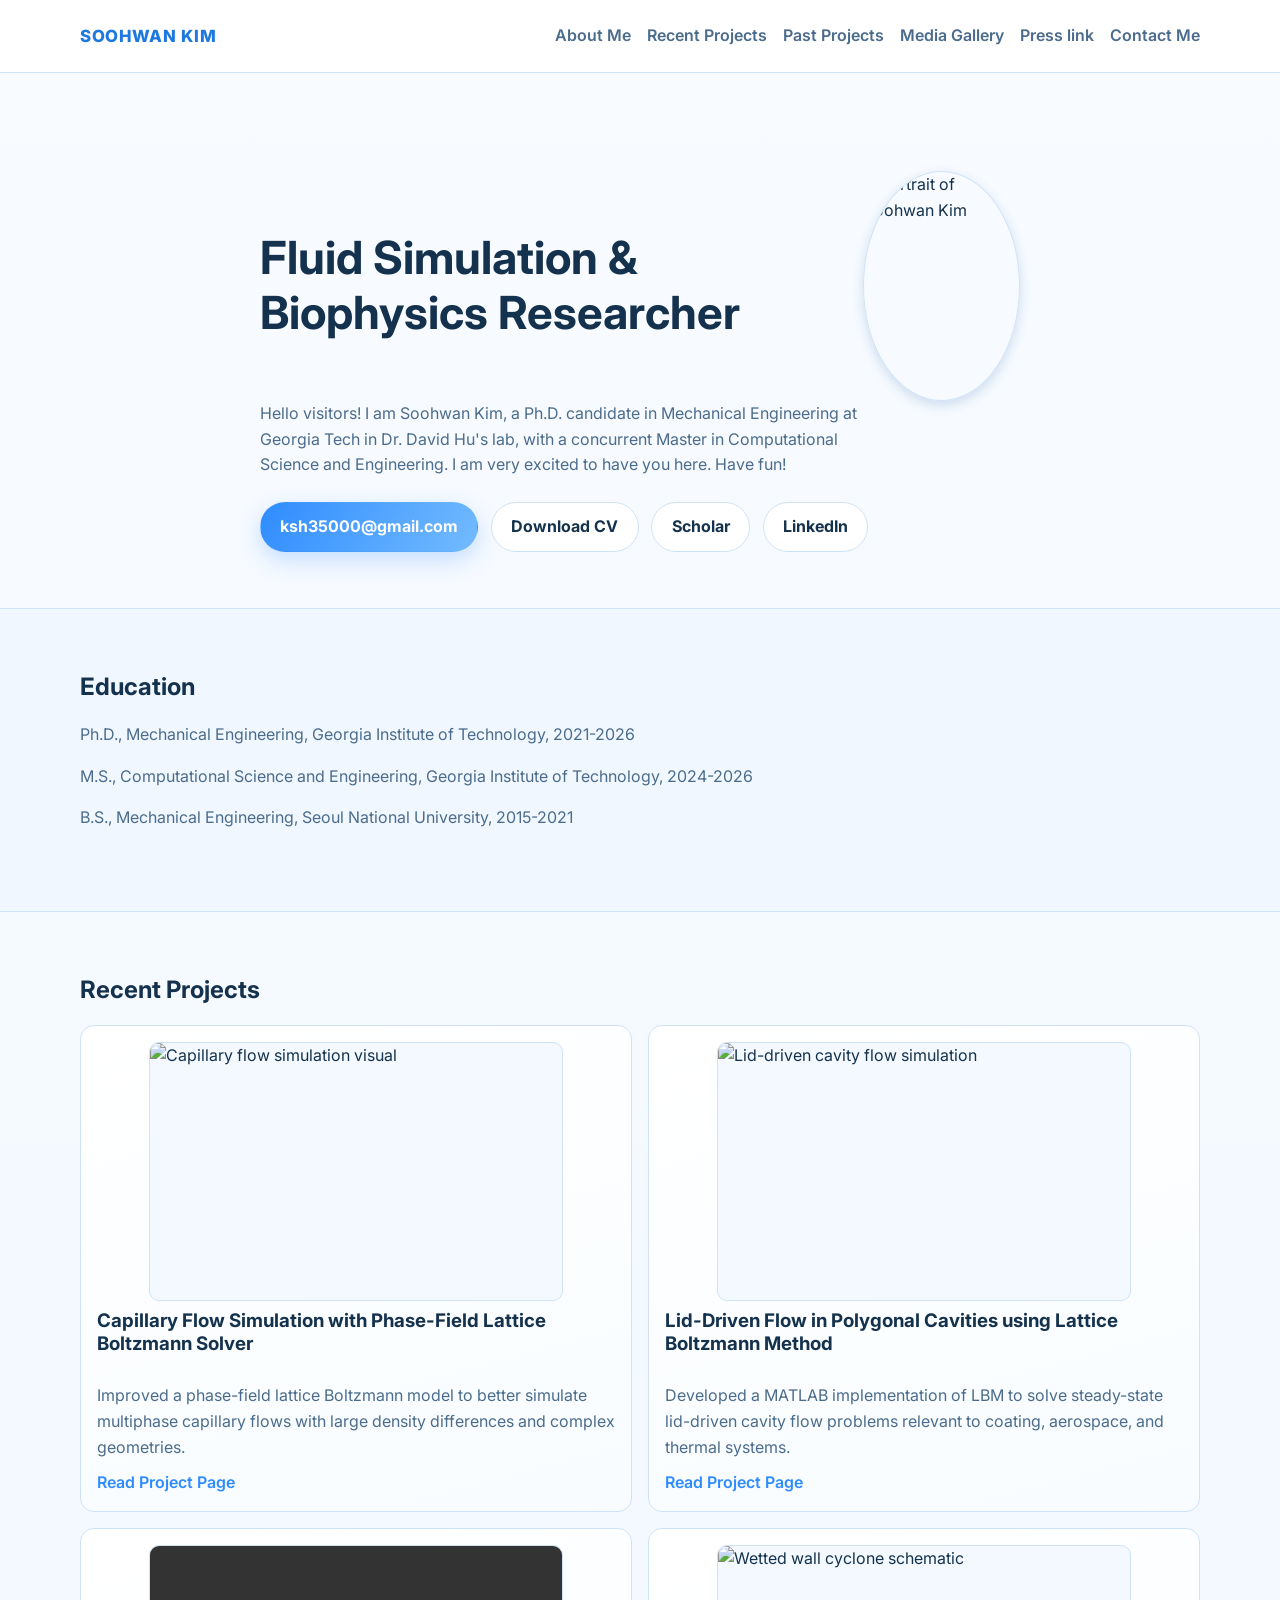
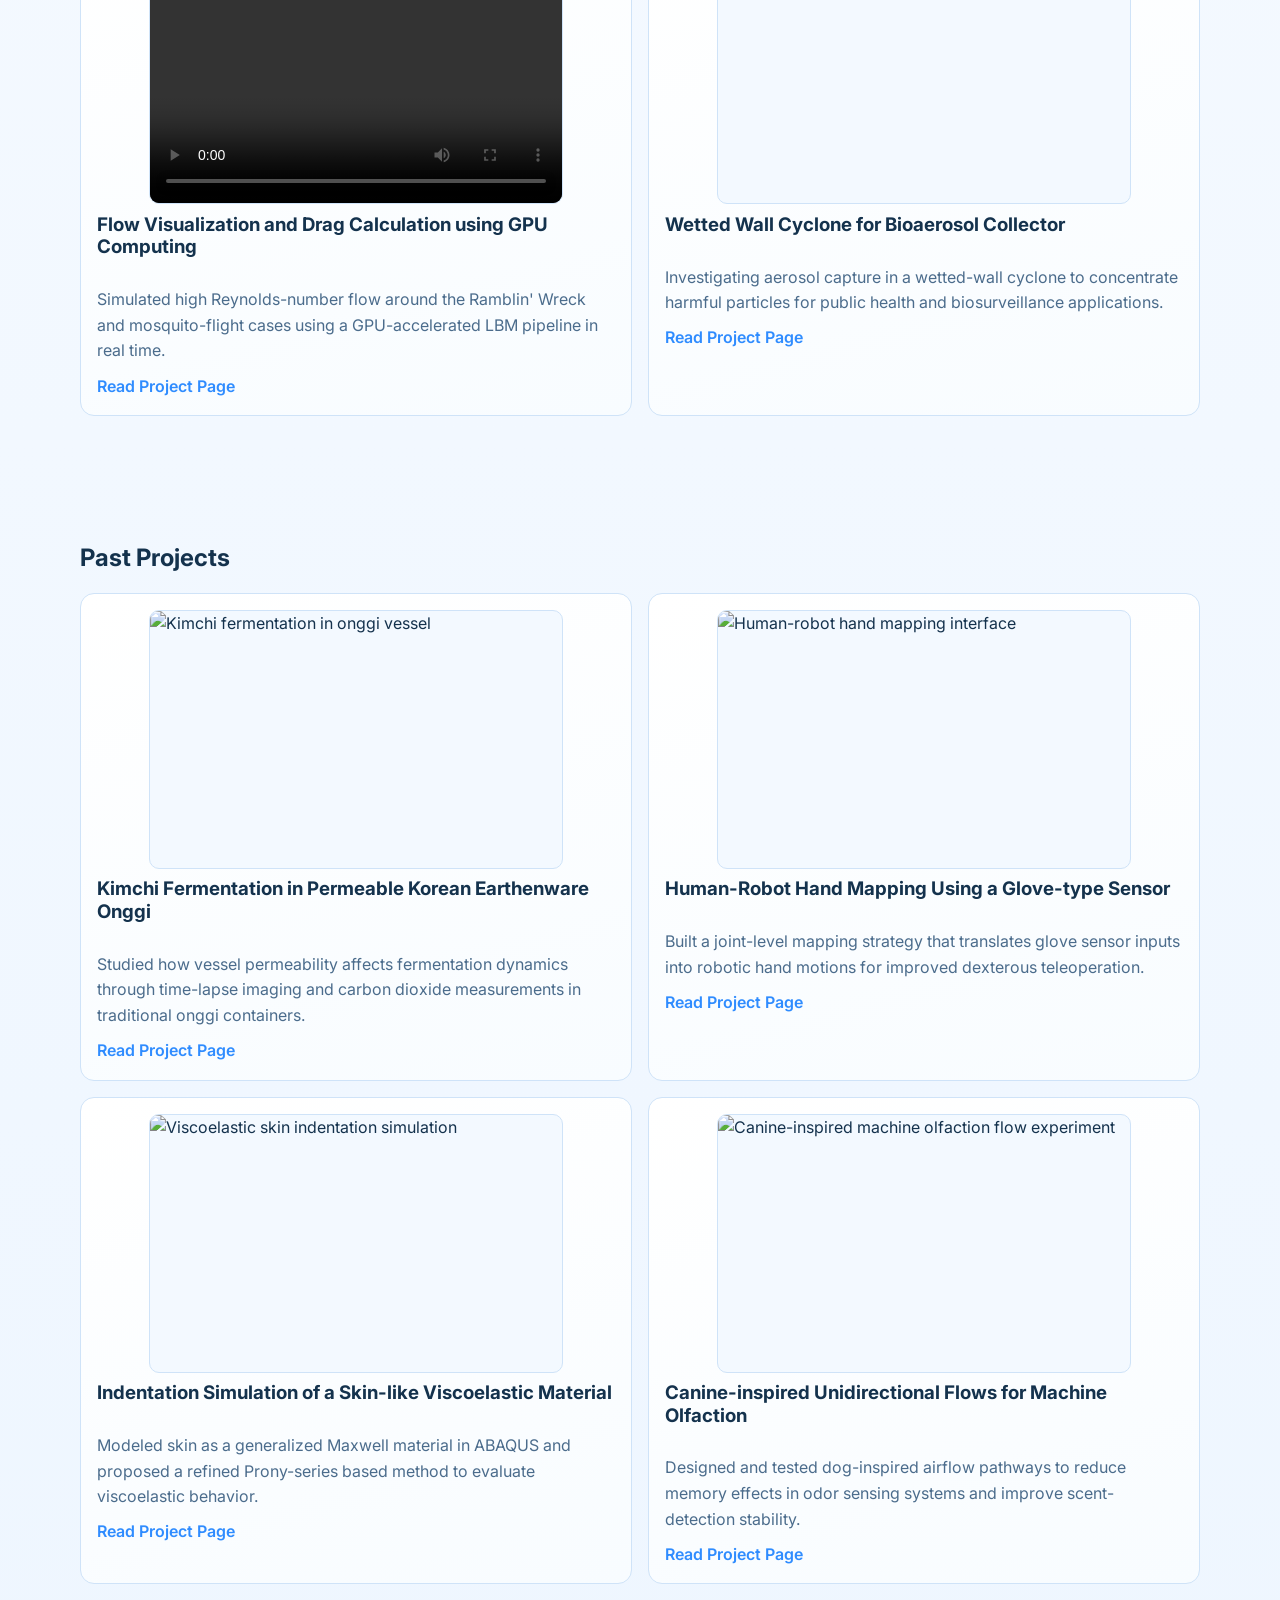
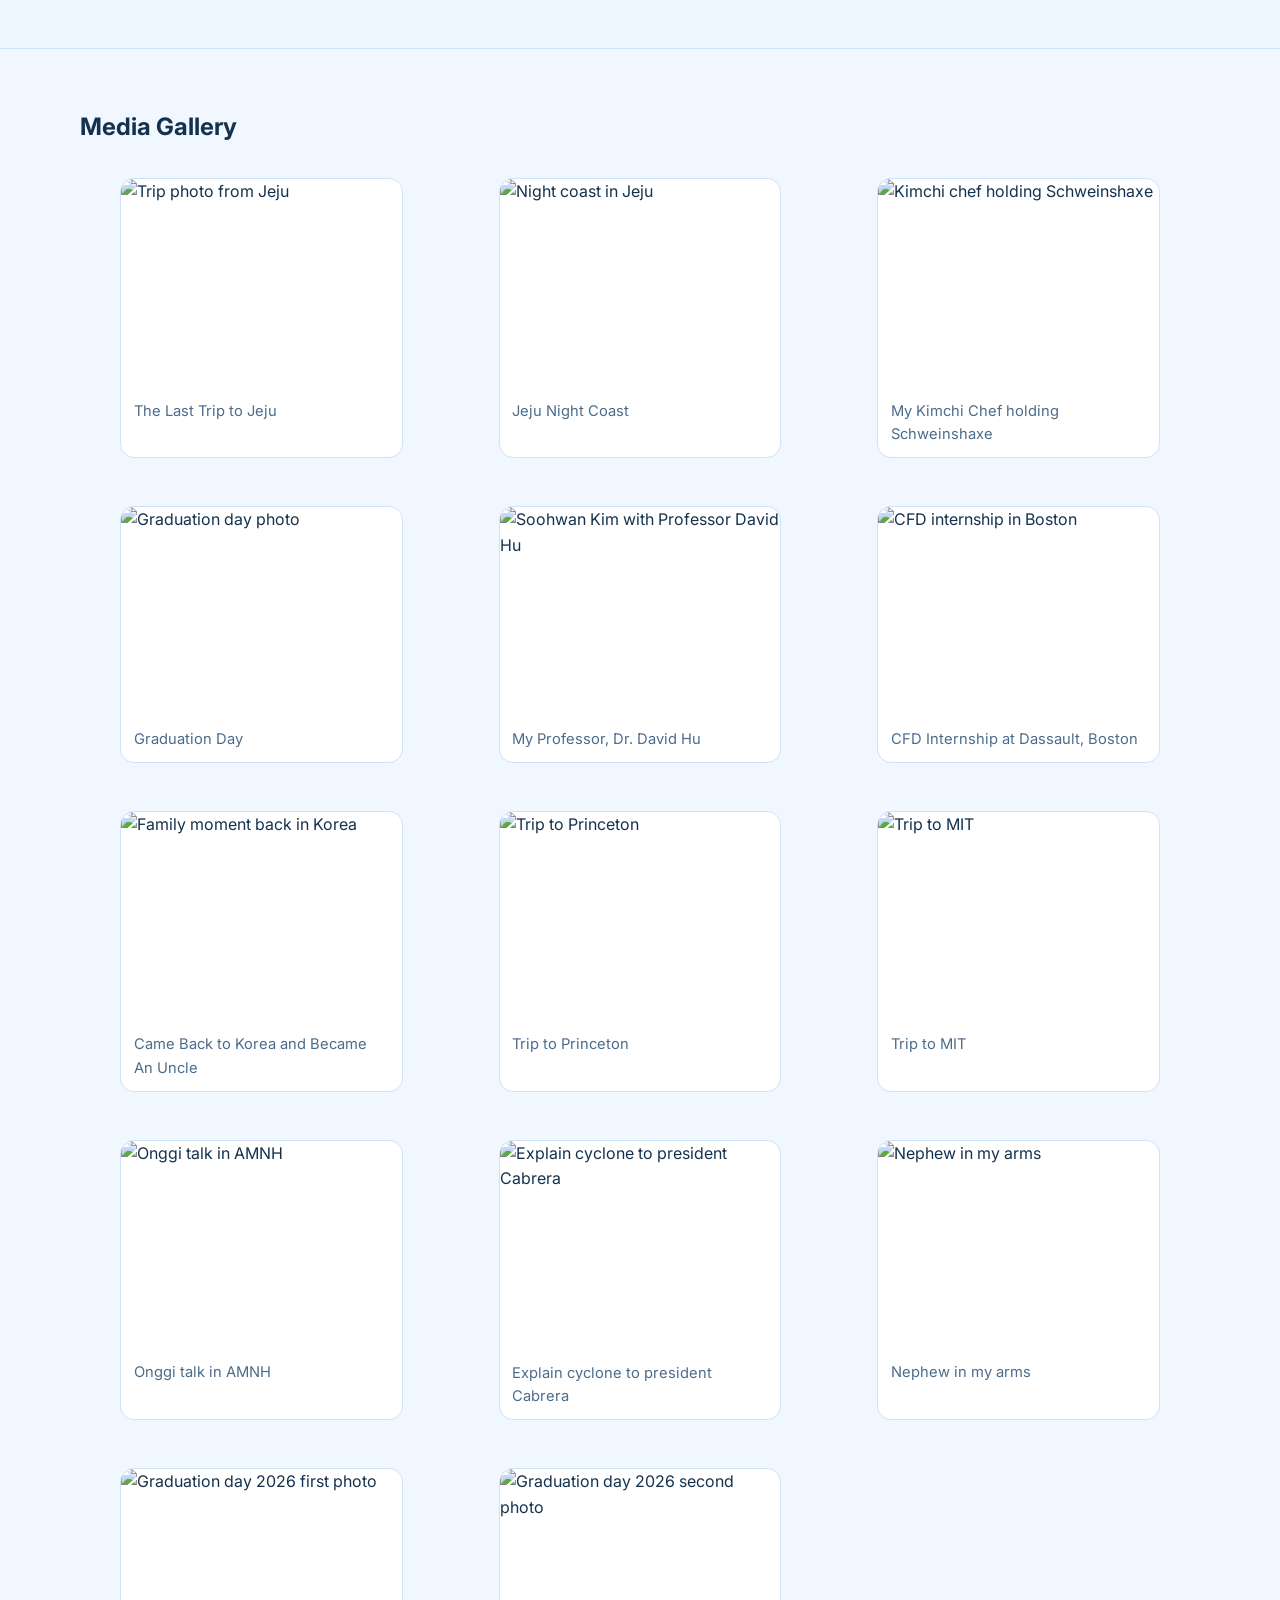
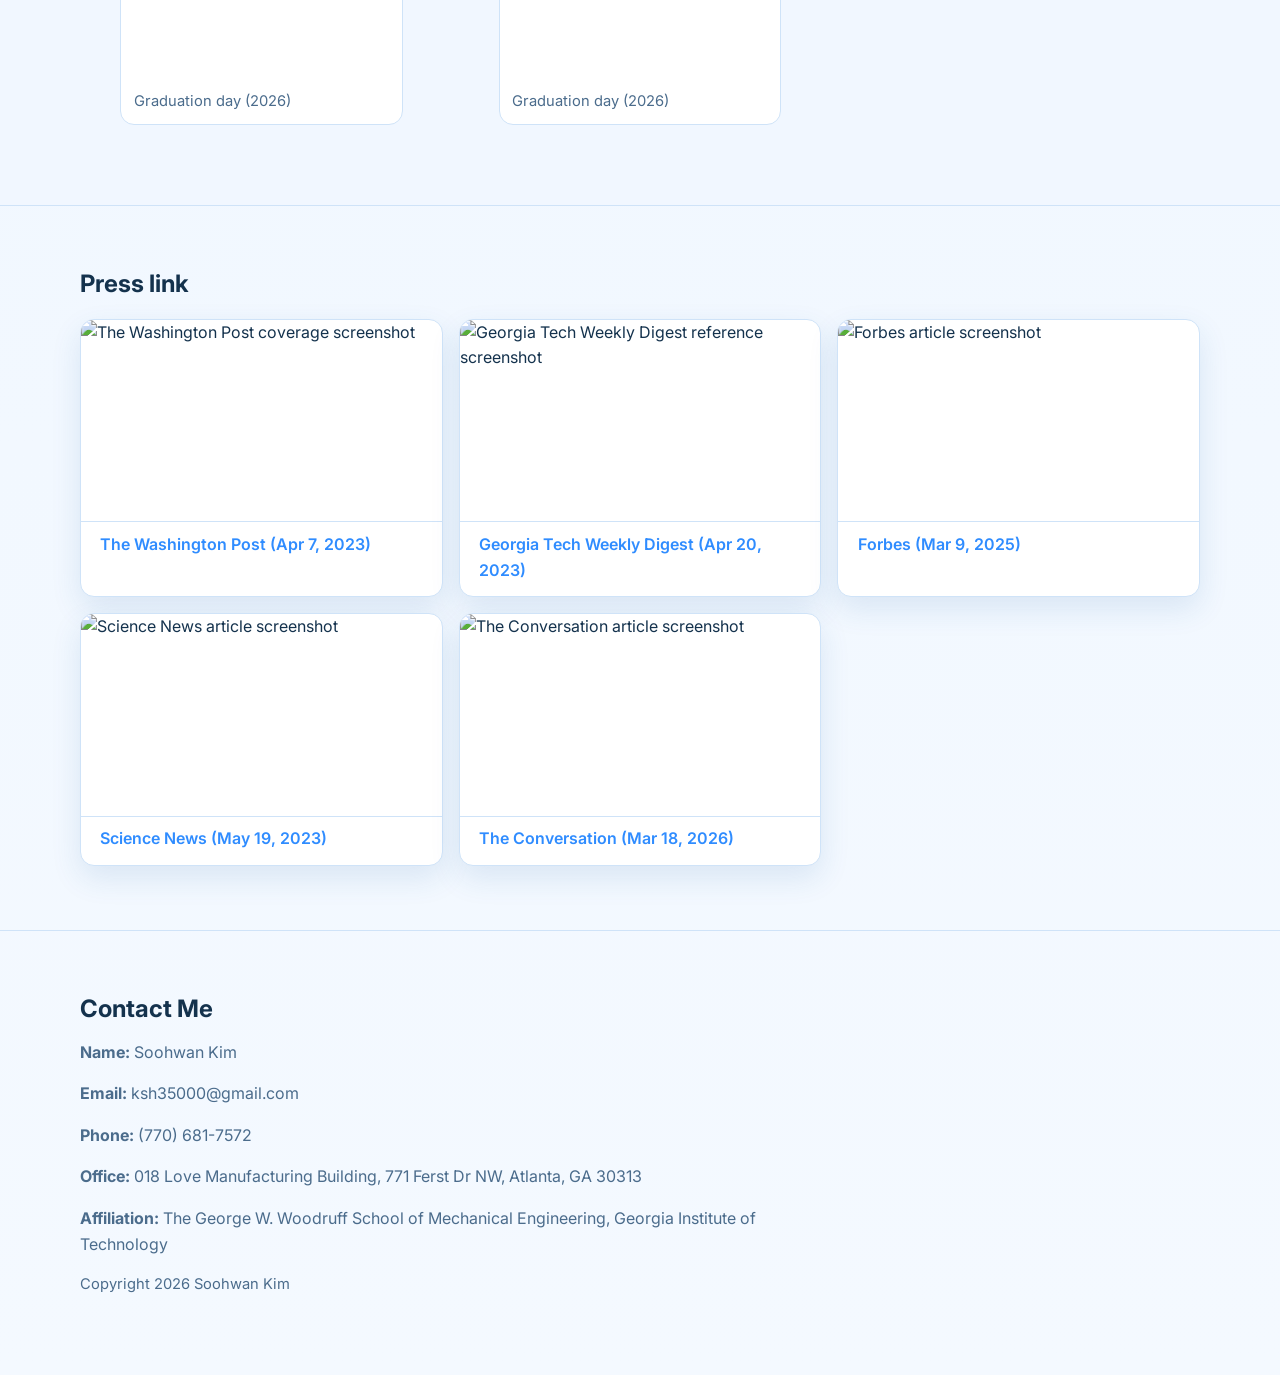
==== index.html @ 3f3b1d17 "Fix favicon visibility and reduce hero title font Co-authored-by: Soohwan Kim <Delicate-Kim@users.no" ====
<!doctype html>
<html lang="en">
  <head>
    <meta charset="UTF-8" />
    <meta name="viewport" content="width=device-width, initial-scale=1.0" />
    <title>SOOHWAN KIM | Research Portfolio</title>
    <meta
      name="description"
      content="Research portfolio of Soohwan Kim featuring current projects, past projects, media gallery, press links, and contact information."
    />
    <link rel="preconnect" href="https://fonts.googleapis.com" />
    <link rel="preconnect" href="https://fonts.gstatic.com" crossorigin />
    <link
      href="https://fonts.googleapis.com/css2?family=Inter:wght@400;500;600;700;800&display=swap"
      rel="stylesheet"
    />
    <link rel="icon" type="image/svg+xml" href="favicon-tangerine-v2.svg?v=2" />
    <link rel="shortcut icon" href="favicon-tangerine-v2.svg?v=2" />
    <link rel="stylesheet" href="styles.css" />
  </head>
  <body>
    <header class="site-header">
      <div class="container nav-wrap">
        <a class="brand" href="#welcome">SOOHWAN KIM</a>
        <nav class="site-nav" aria-label="Main navigation">
          <a href="about-me.html">About Me</a>
          <a href="#recent-projects">Recent Projects</a>
          <a href="#past-projects">Past Projects</a>
          <a href="#media-gallery">Media Gallery</a>
          <a href="#press-link">Press link</a>
          <a href="#contact-me">Contact Me</a>
        </nav>
      </div>
    </header>

    <main>
      <section class="hero" id="welcome">
        <div class="container hero-content">
          <div class="hero-title">
            <h1>Fluid Simulation &amp; Biophysics Researcher</h1>
            <img
              src="https://sites.gatech.edu/skim/files/2021/09/IMG_0951.jpg"
              alt="Portrait of Soohwan Kim"
              class="hero-title-photo"
            />
          </div>
          <p class="lead">
            Hello visitors! I am Soohwan Kim, a Ph.D. candidate in Mechanical Engineering at
            Georgia Tech in Dr. David Hu's lab, with a concurrent Master in Computational Science
            and Engineering. I am very excited to have you here. Have fun!
          </p>
          <div class="hero-actions">
            <a href="mailto:ksh35000@gmail.com" class="btn btn-primary">ksh35000@gmail.com</a>
            <a
              href="assets/CV_2026_skim_2026_Apr.pdf"
              class="btn btn-secondary"
              target="_blank"
              rel="noopener noreferrer"
              >Download CV</a
            >
            <a
              href="https://scholar.google.co.kr/citations?user=pJLlOo8AAAAJ&hl=ko&oi=ao"
              class="btn btn-secondary"
              target="_blank"
              rel="noopener noreferrer"
              >Scholar</a
            >
            <a
              href="https://www.linkedin.com/in/soohwan-kim-31537a193/"
              class="btn btn-secondary"
              target="_blank"
              rel="noopener noreferrer"
              >LinkedIn</a
            >
          </div>
        </div>
      </section>

      <section class="section section-alt" id="education">
        <div class="container">
          <h2>Education</h2>
          <p class="education-line">
            Ph.D., Mechanical Engineering, Georgia Institute of Technology, 2021-2026
          </p>
          <p class="education-line">
            M.S., Computational Science and Engineering, Georgia Institute of Technology, 2024-2026
          </p>
          <p class="education-line">
            B.S., Mechanical Engineering, Seoul National University, 2015-2021
          </p>
        </div>
      </section>

      <section class="section" id="recent-projects">
        <div class="container">
          <h2>Recent Projects</h2>
          <div class="projects-grid">
            <article class="project-card">
              <img
                src="https://sites.gatech.edu/skim/files/2025/02/image.png"
                alt="Capillary flow simulation visual"
                class="project-media"
              />
              <h3>Capillary Flow Simulation with Phase-Field Lattice Boltzmann Solver</h3>
              <p>
                Improved a phase-field lattice Boltzmann model to better simulate multiphase
                capillary flows with large density differences and complex geometries.
              </p>
              <p class="project-links">
                <a href="project-capillary-flow.html">Read Project Page</a>
              </p>
            </article>

            <article class="project-card">
              <img
                src="https://sites.gatech.edu/skim/files/2024/02/image-dde953f1e033df3d.png"
                alt="Lid-driven cavity flow simulation"
                class="project-media"
              />
              <h3>Lid-Driven Flow in Polygonal Cavities using Lattice Boltzmann Method</h3>
              <p>
                Developed a MATLAB implementation of LBM to solve steady-state lid-driven cavity
                flow problems relevant to coating, aerospace, and thermal systems.
              </p>
              <p class="project-links">
                <a href="project-lid-driven-flow.html">Read Project Page</a>
              </p>
            </article>

            <article class="project-card">
              <video
                class="project-media"
                controls
                preload="metadata"
                src="https://sites.gatech.edu/skim/files/2024/10/Ramblin-Wreck-Vortex-cut-X3.mp4"
              >
                Your browser does not support embedded videos.
              </video>
              <h3>Flow Visualization and Drag Calculation using GPU Computing</h3>
              <p>
                Simulated high Reynolds-number flow around the Ramblin' Wreck and mosquito-flight
                cases using a GPU-accelerated LBM pipeline in real time.
              </p>
              <p class="project-links">
                <a href="project-gpu-flow-visualization.html">Read Project Page</a>
              </p>
            </article>

            <article class="project-card">
              <img
                src="https://sites.gatech.edu/skim/files/2024/02/Basic_Principle-a096e4b5d7bc76c2-1024x576.jpg"
                alt="Wetted wall cyclone schematic"
                class="project-media"
              />
              <h3>Wetted Wall Cyclone for Bioaerosol Collector</h3>
              <p>
                Investigating aerosol capture in a wetted-wall cyclone to concentrate harmful
                particles for public health and biosurveillance applications.
              </p>
              <p class="project-links">
                <a href="project-wetted-wall-cyclone.html">Read Project Page</a>
              </p>
            </article>
          </div>
        </div>
      </section>

      <section class="section" id="past-projects">
        <div class="container">
          <h2>Past Projects</h2>
          <div class="projects-grid">
            <article class="project-card">
              <img
                src="https://sites.gatech.edu/skim/files/2021/09/KakaoTalk_20210724_133405614-1024x1024.jpg"
                alt="Kimchi fermentation in onggi vessel"
                class="project-media"
              />
              <h3>Kimchi Fermentation in Permeable Korean Earthenware Onggi</h3>
              <p>
                Studied how vessel permeability affects fermentation dynamics through time-lapse
                imaging and carbon dioxide measurements in traditional onggi containers.
              </p>
              <p class="project-links">
                <a href="project-kimchi-fermentation.html">Read Project Page</a>
              </p>
            </article>

            <article class="project-card">
              <img
                src="https://sites.gatech.edu/skim/files/2024/01/DYROS_summary-169534aa647e31df-1024x695.png"
                alt="Human-robot hand mapping interface"
                class="project-media"
              />
              <h3>Human-Robot Hand Mapping Using a Glove-type Sensor</h3>
              <p>
                Built a joint-level mapping strategy that translates glove sensor inputs into
                robotic hand motions for improved dexterous teleoperation.
              </p>
              <p class="project-links">
                <a href="project-human-robot-hand-mapping.html">Read Project Page</a>
              </p>
            </article>

            <article class="project-card">
              <img
                src="https://sites.gatech.edu/skim/files/2024/01/Indentation_summary-e09f189bb0119fe0-1024x952.png"
                alt="Viscoelastic skin indentation simulation"
                class="project-media"
              />
              <h3>Indentation Simulation of a Skin-like Viscoelastic Material</h3>
              <p>
                Modeled skin as a generalized Maxwell material in ABAQUS and proposed a refined
                Prony-series based method to evaluate viscoelastic behavior.
              </p>
              <p class="project-links">
                <a href="project-viscoelastic-indentation.html">Read Project Page</a>
              </p>
            </article>

            <article class="project-card">
              <img
                src="https://sites.gatech.edu/skim/files/2024/01/GROMIT_summary-8bf68e3374488cc7-1024x962.png"
                alt="Canine-inspired machine olfaction flow experiment"
                class="project-media"
              />
              <h3>Canine-inspired Unidirectional Flows for Machine Olfaction</h3>
              <p>
                Designed and tested dog-inspired airflow pathways to reduce memory effects in odor
                sensing systems and improve scent-detection stability.
              </p>
              <p class="project-links">
                <a href="project-canine-olfaction.html">Read Project Page</a>
              </p>
            </article>
          </div>
        </div>
      </section>

      <section class="section section-alt" id="media-gallery">
        <div class="container">
          <h2>Media Gallery</h2>
          <div class="gallery-grid">
            <figure class="gallery-item">
              <img
                src="https://sites.gatech.edu/skim/files/2021/09/KakaoTalk_20210928_155543254-2.jpg"
                alt="Trip photo from Jeju"
                data-lightbox="gallery"
              />
              <figcaption>The Last Trip to Jeju</figcaption>
            </figure>
            <figure class="gallery-item">
              <img
                src="https://sites.gatech.edu/skim/files/2021/09/jeju-night-coast-3.jpg"
                alt="Night coast in Jeju"
                data-lightbox="gallery"
              />
              <figcaption>Jeju Night Coast</figcaption>
            </figure>
            <figure class="gallery-item">
              <img
                src="https://sites.gatech.edu/skim/files/2021/09/my-chef.jpg"
                alt="Kimchi chef holding Schweinshaxe"
                data-lightbox="gallery"
              />
              <figcaption>My Kimchi Chef holding Schweinshaxe</figcaption>
            </figure>
            <figure class="gallery-item">
              <img
                src="https://sites.gatech.edu/skim/files/2021/09/KakaoTalk_20210929_004539499.jpg"
                alt="Graduation day photo"
                data-lightbox="gallery"
              />
              <figcaption>Graduation Day</figcaption>
            </figure>
            <figure class="gallery-item">
              <img
                src="https://sites.gatech.edu/skim/files/2021/09/david-hu.jpg"
                alt="Soohwan Kim with Professor David Hu"
                data-lightbox="gallery"
              />
              <figcaption>My Professor, Dr. David Hu</figcaption>
            </figure>
            <figure class="gallery-item">
              <img
                src="https://sites.gatech.edu/skim/files/2024/01/KakaoTalk_20240127_180505903-9858727e9c5f8aa0.jpg"
                alt="CFD internship in Boston"
                data-lightbox="gallery"
              />
              <figcaption>CFD Internship at Dassault, Boston</figcaption>
            </figure>
            <figure class="gallery-item">
              <img
                src="https://sites.gatech.edu/skim/files/2024/01/KakaoTalk_20240125_110730910-bf3fcf312b114409.jpg"
                alt="Family moment back in Korea"
                data-lightbox="gallery"
              />
              <figcaption>Came Back to Korea and Became An Uncle</figcaption>
            </figure>
            <figure class="gallery-item">
              <img
                src="https://placehold.co/1200x900/e8f4ff/4b6c8c?text=Trip+to+Princeton"
                alt="Trip to Princeton"
                data-lightbox="gallery"
              />
              <figcaption>Trip to Princeton</figcaption>
            </figure>
            <figure class="gallery-item">
              <img
                src="https://placehold.co/1200x900/e8f4ff/4b6c8c?text=Trip+to+MIT"
                alt="Trip to MIT"
                data-lightbox="gallery"
              />
              <figcaption>Trip to MIT</figcaption>
            </figure>
            <figure class="gallery-item">
              <img
                src="https://placehold.co/1200x900/e8f4ff/4b6c8c?text=Onggi+talk+in+AMNH"
                alt="Onggi talk in AMNH"
                data-lightbox="gallery"
              />
              <figcaption>Onggi talk in AMNH</figcaption>
            </figure>
            <figure class="gallery-item">
              <img
                src="https://placehold.co/1200x900/e8f4ff/4b6c8c?text=Explain+cyclone+to+president+Cabrera"
                alt="Explain cyclone to president Cabrera"
                data-lightbox="gallery"
              />
              <figcaption>Explain cyclone to president Cabrera</figcaption>
            </figure>
            <figure class="gallery-item">
              <img
                src="https://placehold.co/1200x900/e8f4ff/4b6c8c?text=Nephew+in+my+arms"
                alt="Nephew in my arms"
                data-lightbox="gallery"
              />
              <figcaption>Nephew in my arms</figcaption>
            </figure>
            <figure class="gallery-item">
              <img
                src="https://placehold.co/1200x900/e8f4ff/4b6c8c?text=Graduation+day+%282026%29+1"
                alt="Graduation day 2026 first photo"
                data-lightbox="gallery"
              />
              <figcaption>Graduation day (2026)</figcaption>
            </figure>
            <figure class="gallery-item">
              <img
                src="https://placehold.co/1200x900/e8f4ff/4b6c8c?text=Graduation+day+%282026%29+2"
                alt="Graduation day 2026 second photo"
                data-lightbox="gallery"
              />
              <figcaption>Graduation day (2026)</figcaption>
            </figure>
          </div>
        </div>
      </section>

      <section class="section" id="press-link">
        <div class="container">
          <h2>Press link</h2>
          <div class="press-card-grid">
            <article class="press-card">
              <a
                href="https://www.washingtonpost.com/science/2023/04/07/kimchi-onggi/"
                target="_blank"
                rel="noopener noreferrer"
              >
                <img
                  src="https://sites.gatech.edu/skim/files/2023/04/The-Washington-Post-7-Apr-2023-1024x455.png"
                  alt="The Washington Post coverage screenshot"
                  data-lightbox="gallery"
                />
              </a>
              <p class="press-title-link">
                <a
                  href="https://www.washingtonpost.com/science/2023/04/07/kimchi-onggi/"
                  target="_blank"
                  rel="noopener noreferrer"
                  >The Washington Post (Apr 7, 2023)</a
                >
              </p>
            </article>

            <article class="press-card">
              <a
                href="https://sites.gatech.edu/skim/files/2023/04/Apr-20-2023-Georgia-Tech-Weekly-Digest.pdf"
                target="_blank"
                rel="noopener noreferrer"
              >
                <img
                  src="https://sites.gatech.edu/skim/files/2023/04/GT-ME-new-12-Apr-2023.png"
                  alt="Georgia Tech Weekly Digest reference screenshot"
                  data-lightbox="gallery"
                />
              </a>
              <p class="press-title-link">
                <a
                  href="https://sites.gatech.edu/skim/files/2023/04/Apr-20-2023-Georgia-Tech-Weekly-Digest.pdf"
                  target="_blank"
                  rel="noopener noreferrer"
                  >Georgia Tech Weekly Digest (Apr 20, 2023)</a
                >
              </p>
            </article>

            <article class="press-card">
              <a
                href="https://www.forbes.com/sites/joanmacdonald/2025/03/09/celebrating-korean-culture-at-the-american-museum-of-natural-history/"
                target="_blank"
                rel="noopener noreferrer"
              >
                <img
                  src="https://image.thum.io/get/width/1400/noanimate/https://www.forbes.com/sites/joanmacdonald/2025/03/09/celebrating-korean-culture-at-the-american-museum-of-natural-history/"
                  alt="Forbes article screenshot"
                  data-lightbox="gallery"
                />
              </a>
              <p class="press-title-link">
                <a
                  href="https://www.forbes.com/sites/joanmacdonald/2025/03/09/celebrating-korean-culture-at-the-american-museum-of-natural-history/"
                  target="_blank"
                  rel="noopener noreferrer"
                  >Forbes (Mar 9, 2025)</a
                >
              </p>
            </article>

            <article class="press-card">
              <a
                href="https://www.science.org/content/article/watch-superstretchy-bloodworms-turn-themselves-inside-out"
                target="_blank"
                rel="noopener noreferrer"
              >
                <img
                  src="https://www.biorxiv.org/content/biorxiv/early/2025/11/06/2025.11.05.686822/F3.large.jpg"
                  alt="Science News article screenshot"
                  data-lightbox="gallery"
                />
              </a>
              <p class="press-title-link">
                <a
                  href="https://www.science.org/content/article/watch-superstretchy-bloodworms-turn-themselves-inside-out"
                  target="_blank"
                  rel="noopener noreferrer"
                  >Science News (May 19, 2023)</a
                >
              </p>
            </article>

            <article class="press-card">
              <a
                href="https://theconversation.com/hundreds-of-hungry-mosquitoes-a-student-volunteer-and-a-mesh-suit-helped-us-figure-out-how-these-deadly-insects-reach-their-targets-278486"
                target="_blank"
                rel="noopener noreferrer"
              >
                <img
                  src="https://image.thum.io/get/width/1400/noanimate/https://theconversation.com/hundreds-of-hungry-mosquitoes-a-student-volunteer-and-a-mesh-suit-helped-us-figure-out-how-these-deadly-insects-reach-their-targets-278486"
                  alt="The Conversation article screenshot"
                  data-lightbox="gallery"
                />
              </a>
              <p class="press-title-link">
                <a
                  href="https://theconversation.com/hundreds-of-hungry-mosquitoes-a-student-volunteer-and-a-mesh-suit-helped-us-figure-out-how-these-deadly-insects-reach-their-targets-278486"
                  target="_blank"
                  rel="noopener noreferrer"
                  >The Conversation (Mar 18, 2026)</a
                >
              </p>
            </article>
          </div>
        </div>
      </section>
    </main>

    <footer class="site-footer section" id="contact-me">
      <div class="container">
        <h2>Contact Me</h2>
        <p><strong>Name:</strong> Soohwan Kim</p>
        <p>
          <strong>Email:</strong>
          <a href="mailto:ksh35000@gmail.com">ksh35000@gmail.com</a>
        </p>
        <p><strong>Phone:</strong> <a href="tel:+17706817572">(770) 681-7572</a></p>
        <p>
          <strong>Office:</strong> 018 Love Manufacturing Building, 771 Ferst Dr NW, Atlanta, GA
          30313
        </p>
        <p>
          <strong>Affiliation:</strong> The George W. Woodruff School of Mechanical Engineering,
          Georgia Institute of Technology
        </p>
        <p class="copyright">Copyright <span id="year"></span> Soohwan Kim</p>
      </div>
    </footer>

    <div class="lightbox" id="image-lightbox" aria-hidden="true" role="dialog" aria-label="Image zoom viewer">
      <button class="lightbox-close" id="lightbox-close" aria-label="Close image viewer">&times;</button>
      <img class="lightbox-image" id="lightbox-image" alt="" />
      <p class="lightbox-caption" id="lightbox-caption"></p>
    </div>

    <script src="script.js"></script>
  </body>
</html>
---- styles.css ----
:root {
  --bg: #f4f9ff;
  --bg-soft: #eaf3ff;
  --surface: #ffffff;
  --text: #14324d;
  --muted: #4b6c8c;
  --primary: #2f8cff;
  --accent: #66b3ff;
  --border: #cfe3f8;
  --shadow: 0 12px 30px rgba(35, 99, 166, 0.12);
  --radius: 14px;
}

* {
  box-sizing: border-box;
}

html {
  scroll-behavior: smooth;
}

body {
  margin: 0;
  font-family: "Inter", "Segoe UI", Roboto, sans-serif;
  background: linear-gradient(180deg, #f8fbff 0%, #eef6ff 55%, #f4f9ff 100%);
  color: var(--text);
  line-height: 1.6;
}

a {
  color: inherit;
  text-decoration: none;
}

.container {
  width: min(1120px, 92vw);
  margin: 0 auto;
}

.site-header {
  position: sticky;
  top: 0;
  z-index: 10;
  border-bottom: 1px solid var(--border);
  background: rgba(255, 255, 255, 0.92);
  backdrop-filter: blur(8px);
}

.nav-wrap {
  min-height: 72px;
  display: flex;
  justify-content: space-between;
  align-items: center;
  gap: 1rem;
}

.brand {
  font-size: 1.05rem;
  font-weight: 800;
  color: #1d79df;
  letter-spacing: 0.04em;
}

.site-nav {
  display: flex;
  gap: 1rem;
  flex-wrap: wrap;
}

.site-nav a:first-child {
  margin-left: 0.2rem;
}

.site-nav a {
  font-weight: 600;
  color: var(--muted);
  transition: color 0.2s ease;
}

.site-nav a:hover,
.site-nav a:focus-visible {
  color: var(--primary);
}

.hero {
  padding: 98px 0 56px;
}

.hero-content {
  max-width: 760px;
}

.eyebrow {
  color: var(--accent);
  text-transform: uppercase;
  letter-spacing: 0.09em;
  font-weight: 700;
  margin-bottom: 0.85rem;
  font-size: 0.85rem;
}

h1,
h2,
h3 {
  margin-top: 0;
  line-height: 1.2;
}

h1 {
  font-size: clamp(2rem, 5vw, 3.7rem);
  margin-bottom: 1rem;
}

.hero-title {
  display: inline-flex;
  align-items: center;
  gap: 0.9rem;
}

.hero-title-photo {
  width: 230px;
  height: 230px;
  border-radius: 50%;
  object-fit: cover;
  border: 1px solid var(--border);
  box-shadow: 0 4px 12px rgba(35, 99, 166, 0.2);
}

.hero-title h1 {
  font-size: clamp(1.65rem, 3.8vw, 2.85rem);
  margin-bottom: 0;
}

.lead {
  margin: 0;
  color: var(--muted);
  max-width: 64ch;
}

.hero-actions {
  margin-top: 1.5rem;
  display: flex;
  gap: 0.8rem;
  flex-wrap: wrap;
}

.hero-links {
  margin-top: 0.9rem;
  display: flex;
  gap: 0.7rem;
  flex-wrap: wrap;
}

.btn.btn-tertiary {
  border-color: var(--border);
  background: #f8fcff;
  color: #1f5f97;
}

.btn {
  display: inline-block;
  padding: 0.72rem 1.2rem;
  border-radius: 999px;
  border: 1px solid transparent;
  font-weight: 700;
  transition: transform 0.15s ease, background-color 0.2s ease, border-color 0.2s ease;
}

.btn:hover {
  transform: translateY(-1px);
}

.btn-primary {
  background: linear-gradient(120deg, #2f8cff, #73bbff);
  color: #ffffff;
  box-shadow: 0 8px 22px rgba(47, 140, 255, 0.25);
}

.btn-secondary {
  border-color: var(--border);
  background: #ffffff;
  color: var(--text);
}

.section {
  padding: 64px 0;
}

.section-alt {
  background: #f1f7ff;
  border-top: 1px solid var(--border);
  border-bottom: 1px solid var(--border);
}

.section p {
  color: var(--muted);
  max-width: 74ch;
}

.section-intro {
  margin: 0;
  color: var(--muted);
}

.projects-grid {
  margin-top: 1rem;
  display: grid;
  grid-template-columns: repeat(2, minmax(0, 1fr));
  gap: 1rem;
}

.project-card {
  border: 1px solid var(--border);
  border-radius: var(--radius);
  background: linear-gradient(165deg, #ffffff, #f8fcff);
  padding: 1rem;
  display: flex;
  flex-direction: column;
  gap: 0.6rem;
}

.project-card p {
  margin: 0;
}

.project-media {
  width: 80%;
  margin: 0 auto;
  aspect-ratio: 16 / 10;
  object-fit: cover;
  border-radius: 10px;
  border: 1px solid var(--border);
  background: #f3f9ff;
}

.project-card a {
  color: var(--primary);
  font-weight: 600;
}

.education-text {
  margin-top: 0.8rem;
}

.education-text p {
  margin: 0.35rem 0;
  color: var(--muted);
}

.press-list {
  margin: 0.8rem 0 0;
  padding-left: 1.1rem;
}

.press-list li {
  margin: 0.35rem 0;
  color: var(--muted);
}

.press-list a {
  color: var(--primary);
}

.press-card-grid {
  margin-top: 1rem;
  display: grid;
  grid-template-columns: repeat(3, minmax(0, 1fr));
  gap: 1rem;
}

.press-card {
  border: 1px solid var(--border);
  border-radius: var(--radius);
  background: #ffffff;
  box-shadow: var(--shadow);
  overflow: hidden;
}

.press-card img {
  width: 100%;
  aspect-ratio: 16 / 9;
  object-fit: cover;
  display: block;
  border-bottom: 1px solid var(--border);
}

.press-card .press-card-body {
  padding: 0.8rem 0.8rem 0.8rem 1.2rem;
}

.press-card .press-card-body a {
  color: var(--primary);
  font-weight: 600;
}

.press-card .press-card-body p {
  margin: 0;
}

.press-title-link {
  margin: 0;
  padding: 0.6rem 0.8rem 0.8rem 1.2rem;
}

.press-title-link a {
  color: var(--primary);
  font-weight: 600;
}

.gallery-grid {
  margin-top: 1rem;
  display: grid;
  grid-template-columns: repeat(3, minmax(0, 1fr));
  gap: 1rem;
}

.gallery-item {
  border: 1px solid var(--border);
  border-radius: var(--radius);
  overflow: hidden;
  background: #ffffff;
}

.gallery-item img {
  width: 100%;
  aspect-ratio: 4 / 3;
  object-fit: cover;
  display: block;
  cursor: zoom-in;
}

.gallery-item figcaption {
  margin: 0;
  padding: 0.65rem 0.8rem;
  font-size: 0.92rem;
  color: var(--muted);
}

.lightbox {
  position: fixed;
  inset: 0;
  z-index: 1000;
  display: none;
  align-items: center;
  justify-content: center;
  background: rgba(5, 18, 35, 0.86);
  padding: 1rem;
}

.lightbox.open {
  display: flex;
}

.lightbox img {
  max-width: min(1100px, 95vw);
  max-height: 90vh;
  border-radius: 12px;
  border: 1px solid #c6def6;
  box-shadow: 0 14px 40px rgba(0, 0, 0, 0.35);
  background: #fff;
}

.lightbox-close {
  position: absolute;
  top: 14px;
  right: 18px;
  width: 40px;
  height: 40px;
  border-radius: 999px;
  border: 1px solid #d9e9fb;
  background: #ffffff;
  color: #214f7f;
  font-size: 1.35rem;
  line-height: 1;
  cursor: pointer;
}

.lightbox-caption {
  position: absolute;
  bottom: 18px;
  left: 50%;
  transform: translateX(-50%);
  margin: 0;
  max-width: min(900px, 88vw);
  padding: 0.42rem 0.72rem;
  border-radius: 8px;
  background: rgba(255, 255, 255, 0.9);
  color: #1e4264;
  font-size: 0.92rem;
}

.no-scroll {
  overflow: hidden;
}

.detail-page {
  background: linear-gradient(180deg, #f8fbff 0%, #eef6ff 55%, #f4f9ff 100%);
}

.detail-main {
  padding: 52px 0 72px;
}

.detail-header h1 {
  margin-bottom: 0.7rem;
}

.detail-header p {
  color: var(--muted);
  max-width: 78ch;
}

.detail-content {
  margin-top: 1.4rem;
  border: 1px solid var(--border);
  border-radius: var(--radius);
  background: #ffffff;
  box-shadow: var(--shadow);
  padding: 1.2rem;
}

.detail-content p {
  color: var(--muted);
}

.detail-content figure {
  margin: 1rem 0;
}

.detail-content img,
.detail-content video {
  width: 80%;
  margin: 0 auto;
  display: block;
  border-radius: 10px;
  border: 1px solid var(--border);
}

.project-detail {
  margin-top: 1.4rem;
  border: 1px solid var(--border);
  border-radius: var(--radius);
  background: #ffffff;
  box-shadow: var(--shadow);
  padding: 1.2rem;
}

.detail-media,
.project-figure img,
.detail-figure img {
  width: 80%;
  margin: 0 auto;
  display: block;
  border-radius: 10px;
  border: 1px solid var(--border);
}

.project-detail-back a,
.project-source-link a {
  color: var(--primary);
  font-weight: 600;
}

.detail-figure {
  margin: 1rem 0;
}

.detail-figure figcaption {
  margin-top: 0.4rem;
  color: var(--muted);
  font-size: 0.92rem;
}

.detail-content h2,
.detail-content h3 {
  margin-top: 1.2rem;
}

.detail-content ul {
  color: var(--muted);
}

.detail-section {
  margin-top: 1rem;
}

.about-layout {
  margin-top: 1.2rem;
  display: grid;
  grid-template-columns: 260px 1fr;
  gap: 1.4rem;
  align-items: center;
}

.about-photo {
  width: 100%;
  border-radius: var(--radius);
  border: 1px solid var(--border);
  box-shadow: var(--shadow);
  justify-self: center;
}

.about-photo.half-size {
  width: 100%;
  max-width: 240px;
}

.about-text p {
  margin-top: 0;
  margin-bottom: 1rem;
}

.education-layout {
  margin-top: 1rem;
}

.education-list {
  margin: 0;
  padding-left: 1.2rem;
  color: var(--muted);
}

.education-list li + li {
  margin-top: 0.4rem;
}

.site-footer {
  border-top: 1px solid var(--border);
}

.site-footer h2 {
  margin-bottom: 0.5rem;
}

.footer-links {
  display: flex;
  gap: 1rem;
  flex-wrap: wrap;
}

.footer-links a {
  color: var(--primary);
}

.copyright {
  font-size: 0.92rem;
  color: var(--muted);
}

@media (max-width: 900px) {
  .projects-grid,
  .gallery-grid,
  .press-card-grid {
    grid-template-columns: 1fr;
  }

  .about-layout {
    grid-template-columns: 1fr;
  }

  .site-nav {
    gap: 0.7rem;
    font-size: 0.95rem;
  }

  .hero-title-photo {
    width: 180px;
    height: 180px;
  }
}
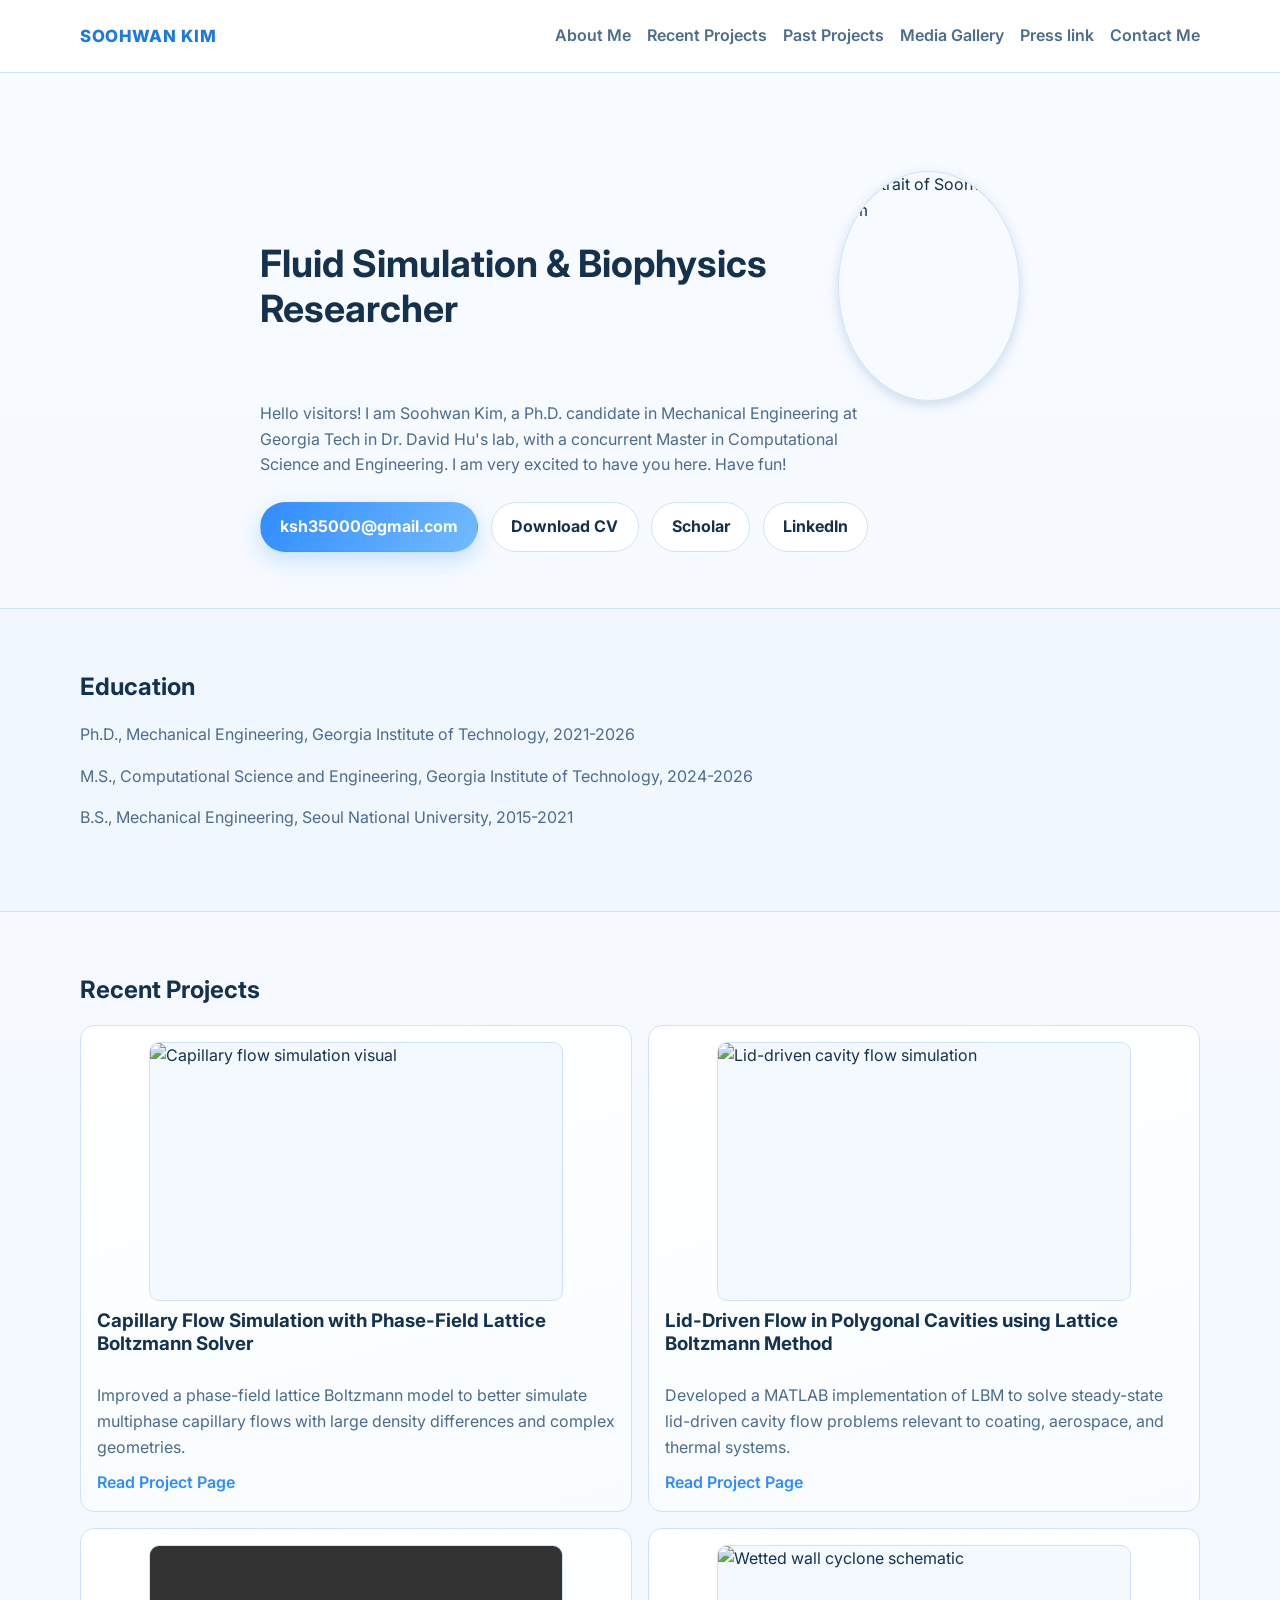
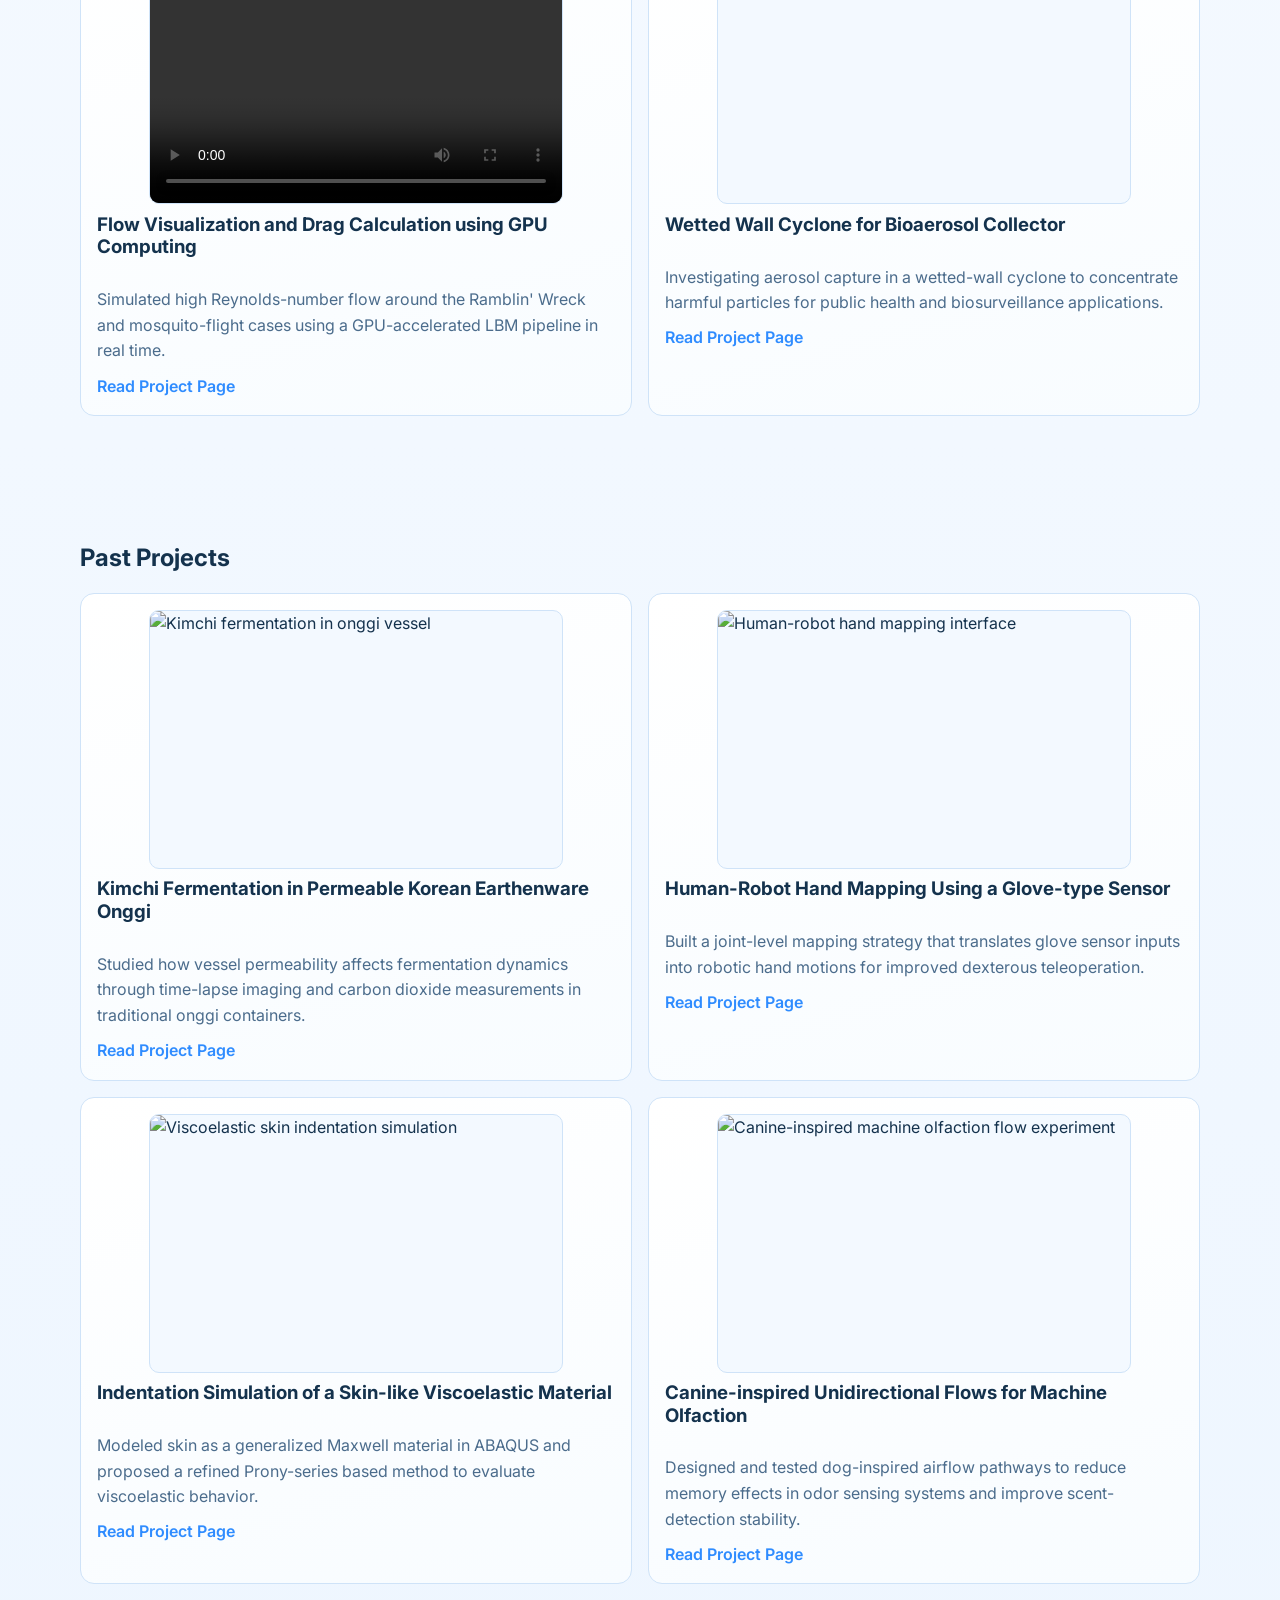
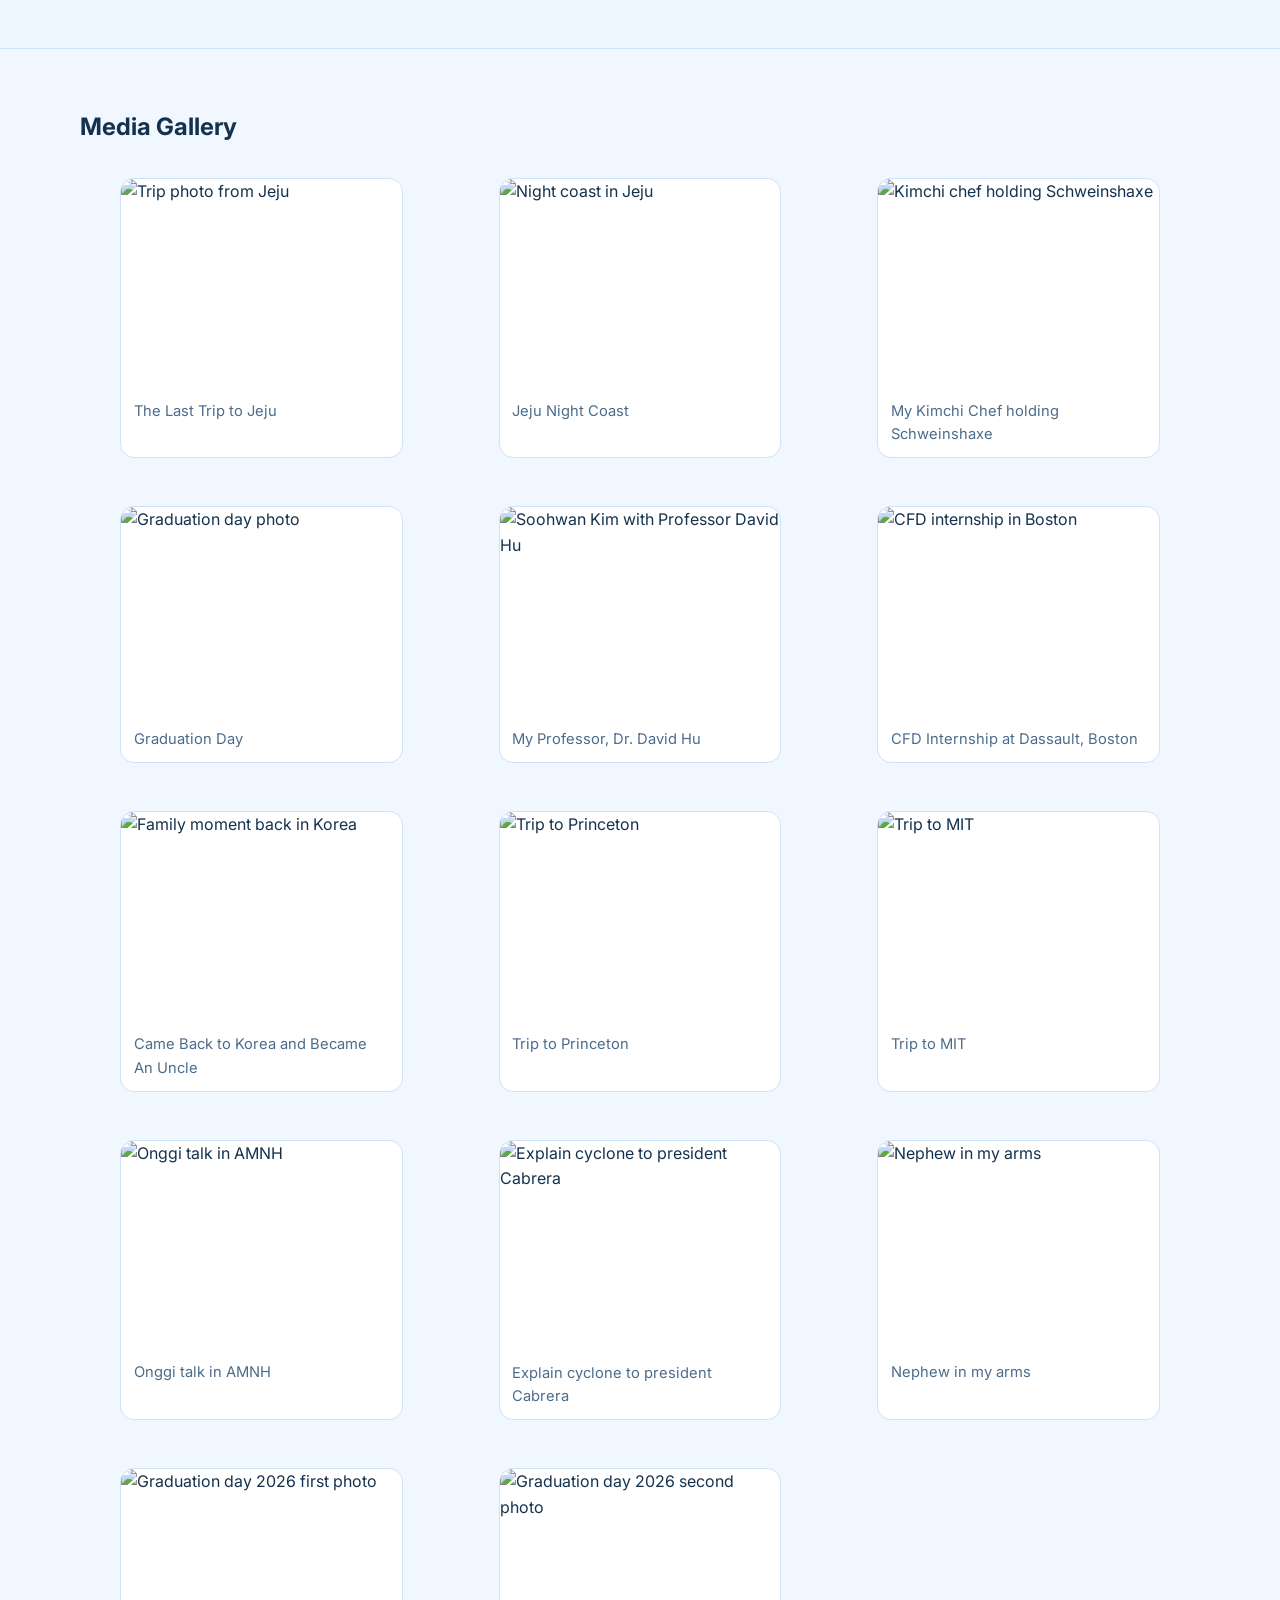
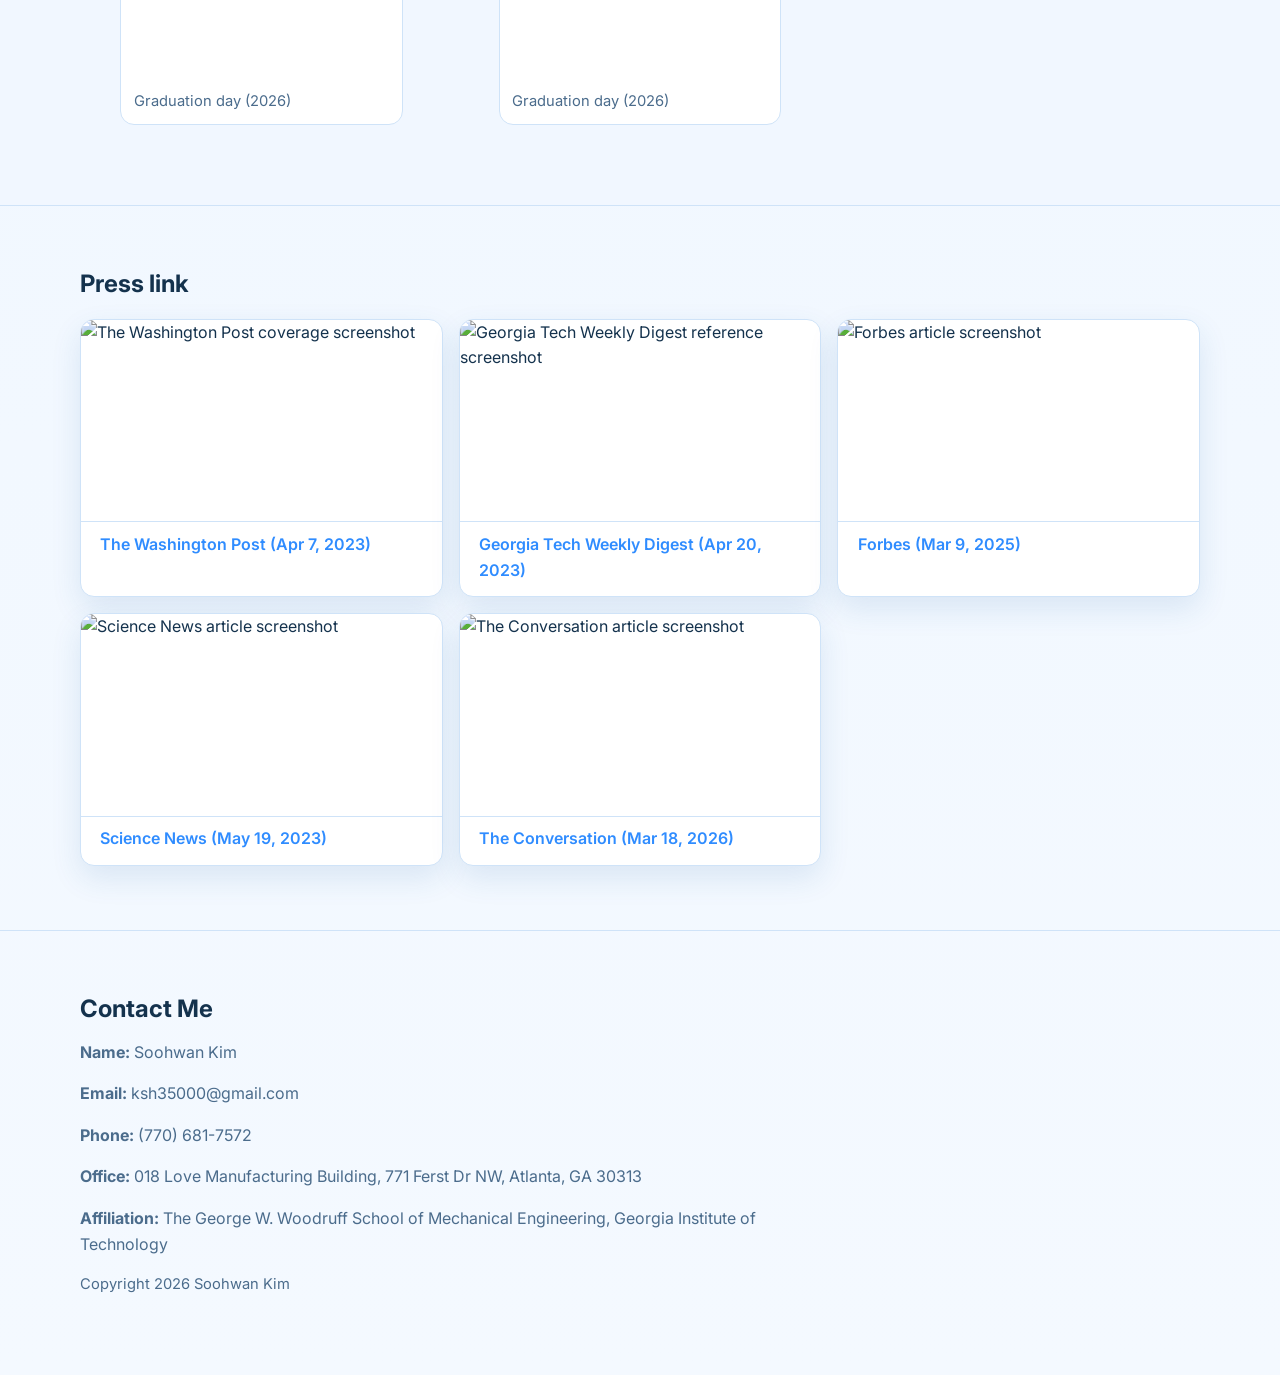
==== commit c155a6de: "Use transparent PNG favicon and shrink hero title Co-authored-by: Soohwan Kim <Delicate-Kim@users.no" ====
--- a/index.html
+++ b/index.html
@@ -14,8 +14,8 @@
       href="https://fonts.googleapis.com/css2?family=Inter:wght@400;500;600;700;800&display=swap"
       rel="stylesheet"
     />
-    <link rel="icon" type="image/svg+xml" href="favicon-tangerine-v2.svg?v=2" />
-    <link rel="shortcut icon" href="favicon-tangerine-v2.svg?v=2" />
+    <link rel="icon" type="image/png" sizes="512x512" href="favicon-tangerine-v3.png?v=3" />
+    <link rel="shortcut icon" type="image/png" href="favicon-tangerine-v3.png?v=3" />
     <link rel="stylesheet" href="styles.css" />
   </head>
   <body>
--- a/styles.css
+++ b/styles.css
@@ -127,7 +127,7 @@
 }
 
 .hero-title h1 {
-  font-size: clamp(1.65rem, 3.8vw, 2.85rem);
+  font-size: clamp(1.45rem, 3.3vw, 2.35rem);
   margin-bottom: 0;
 }
 
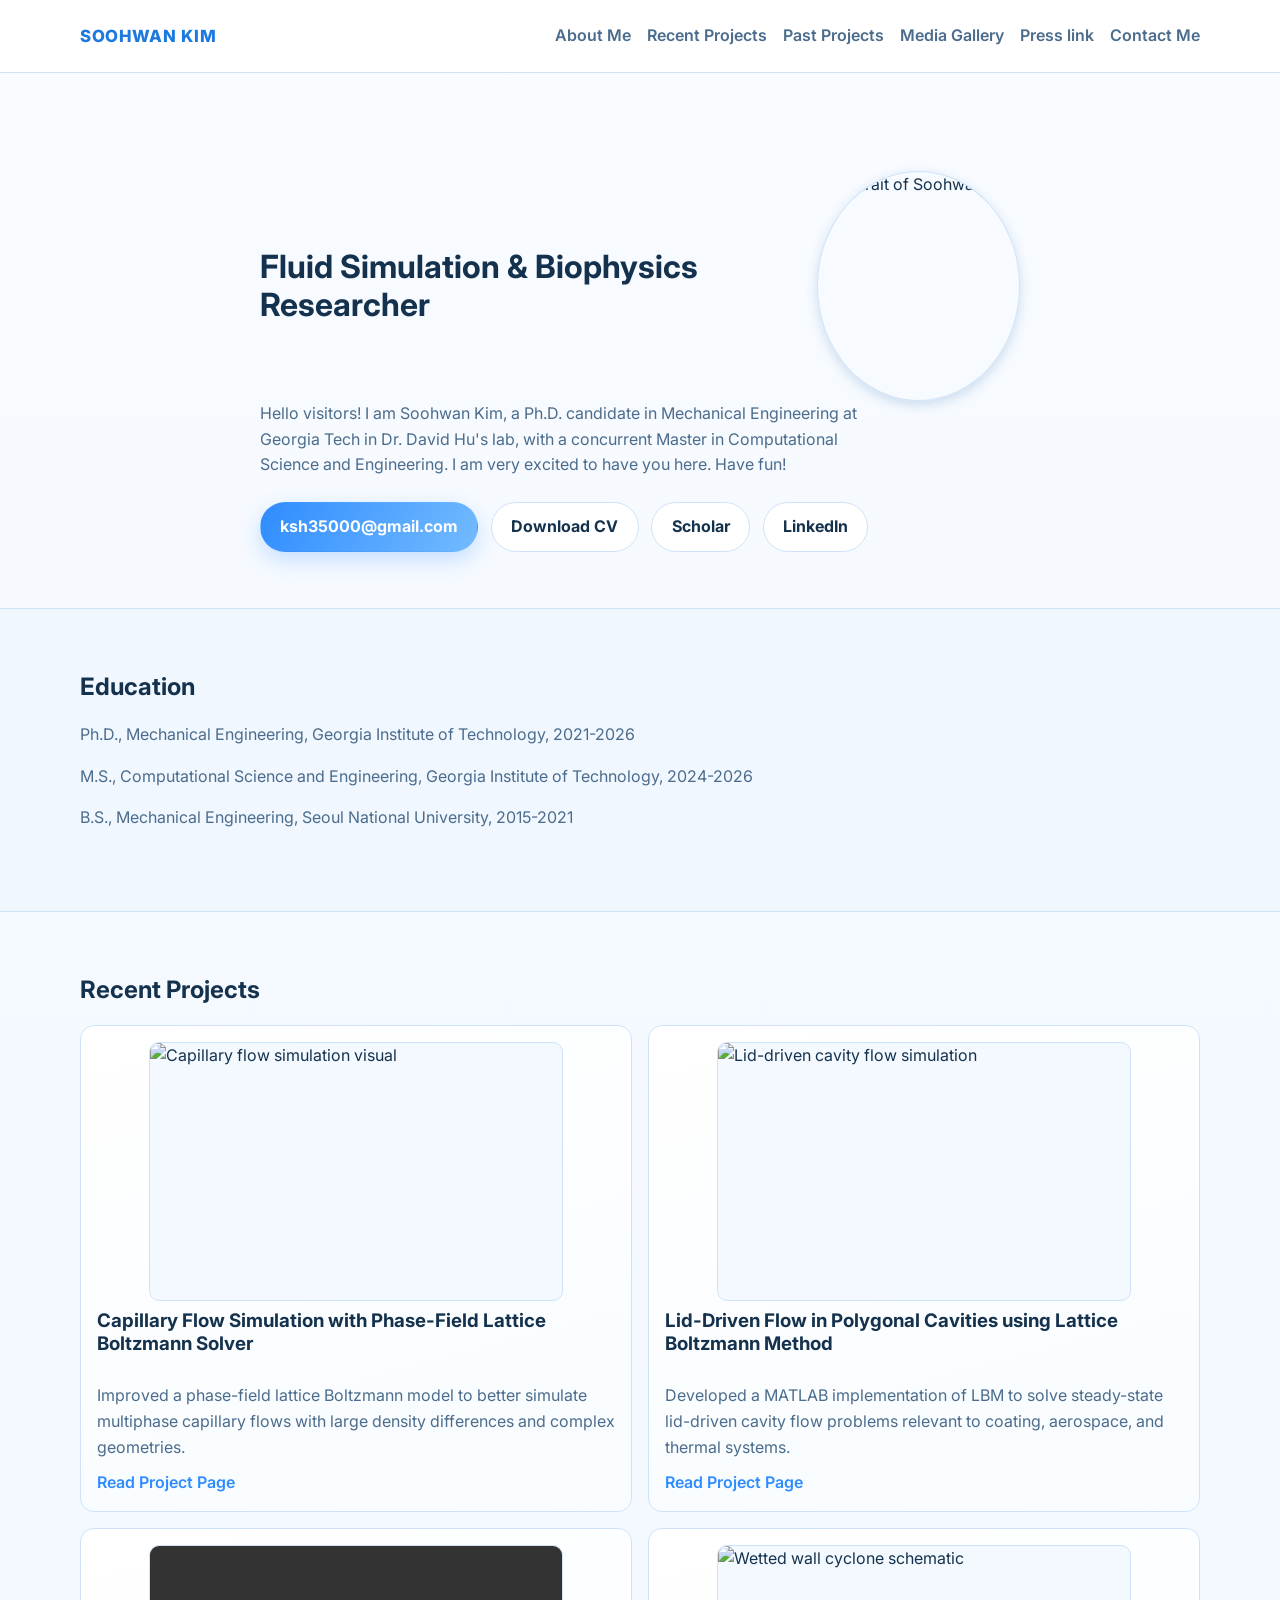
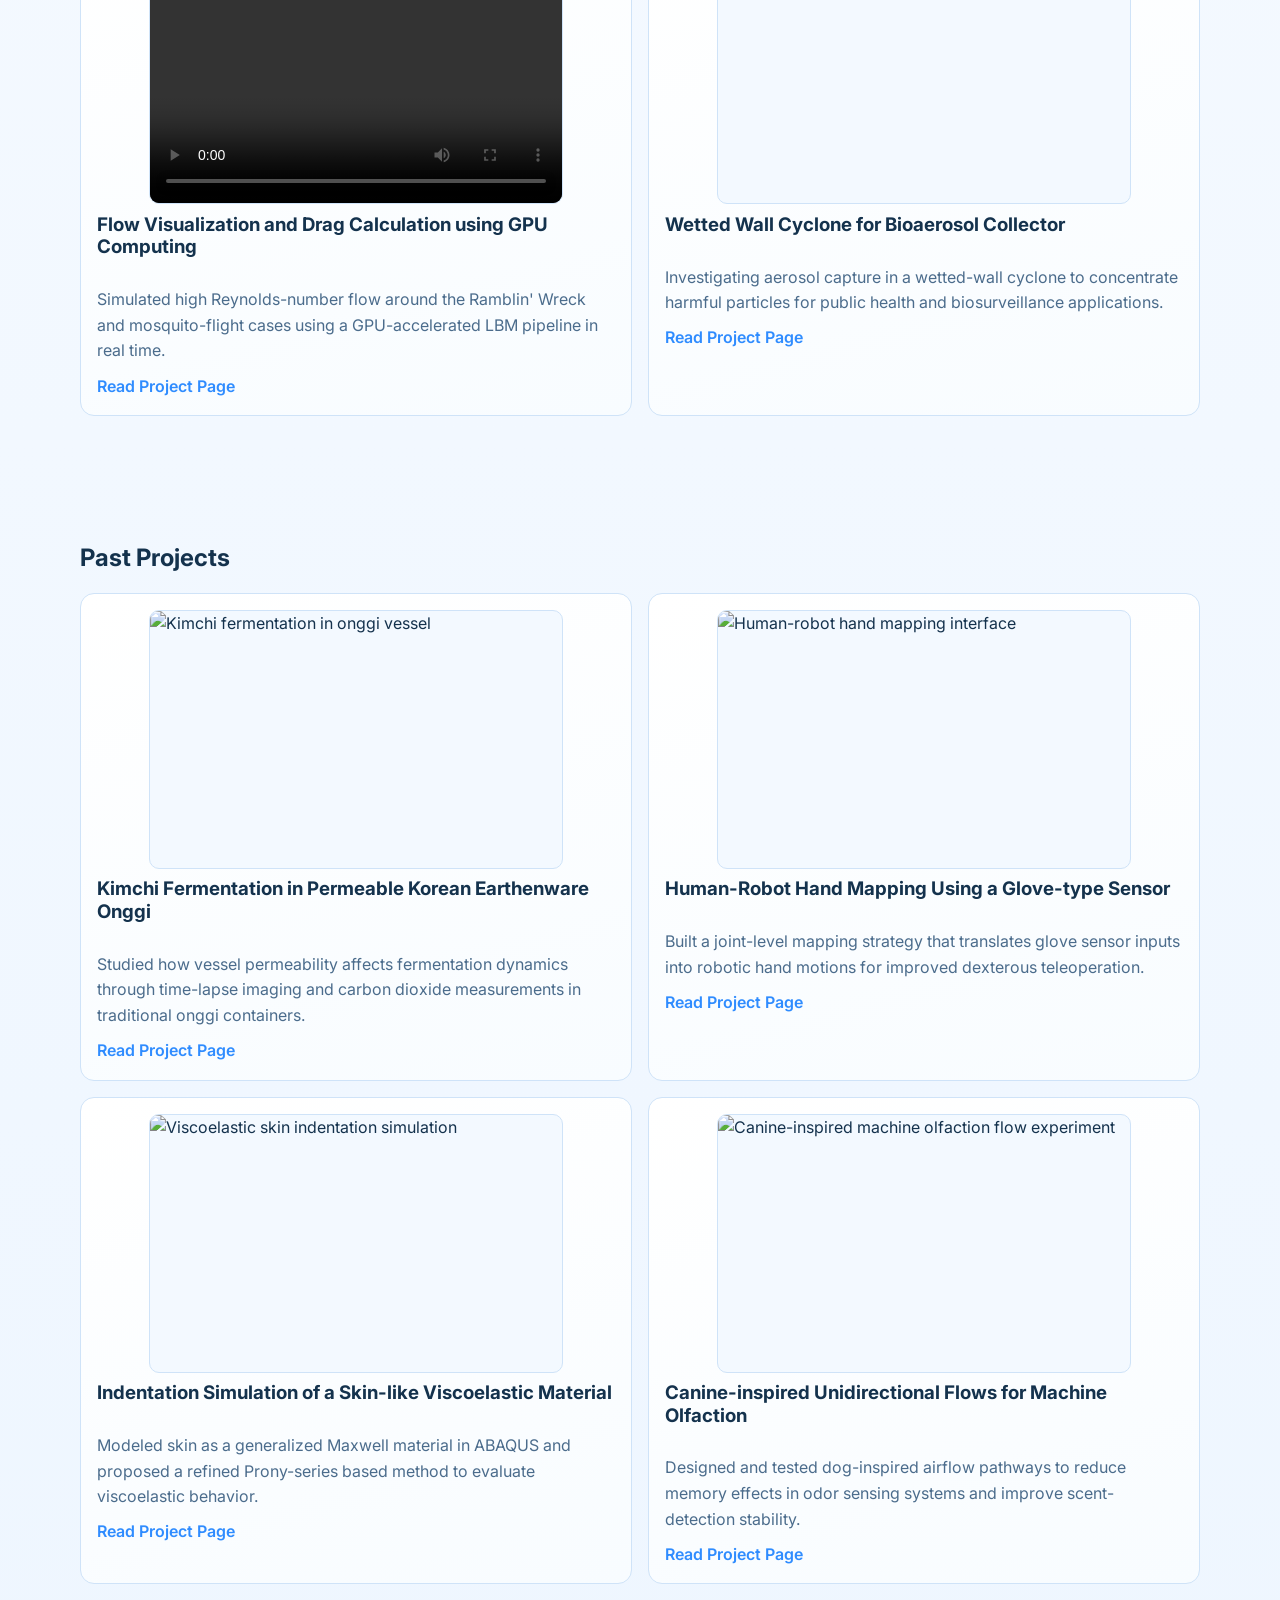
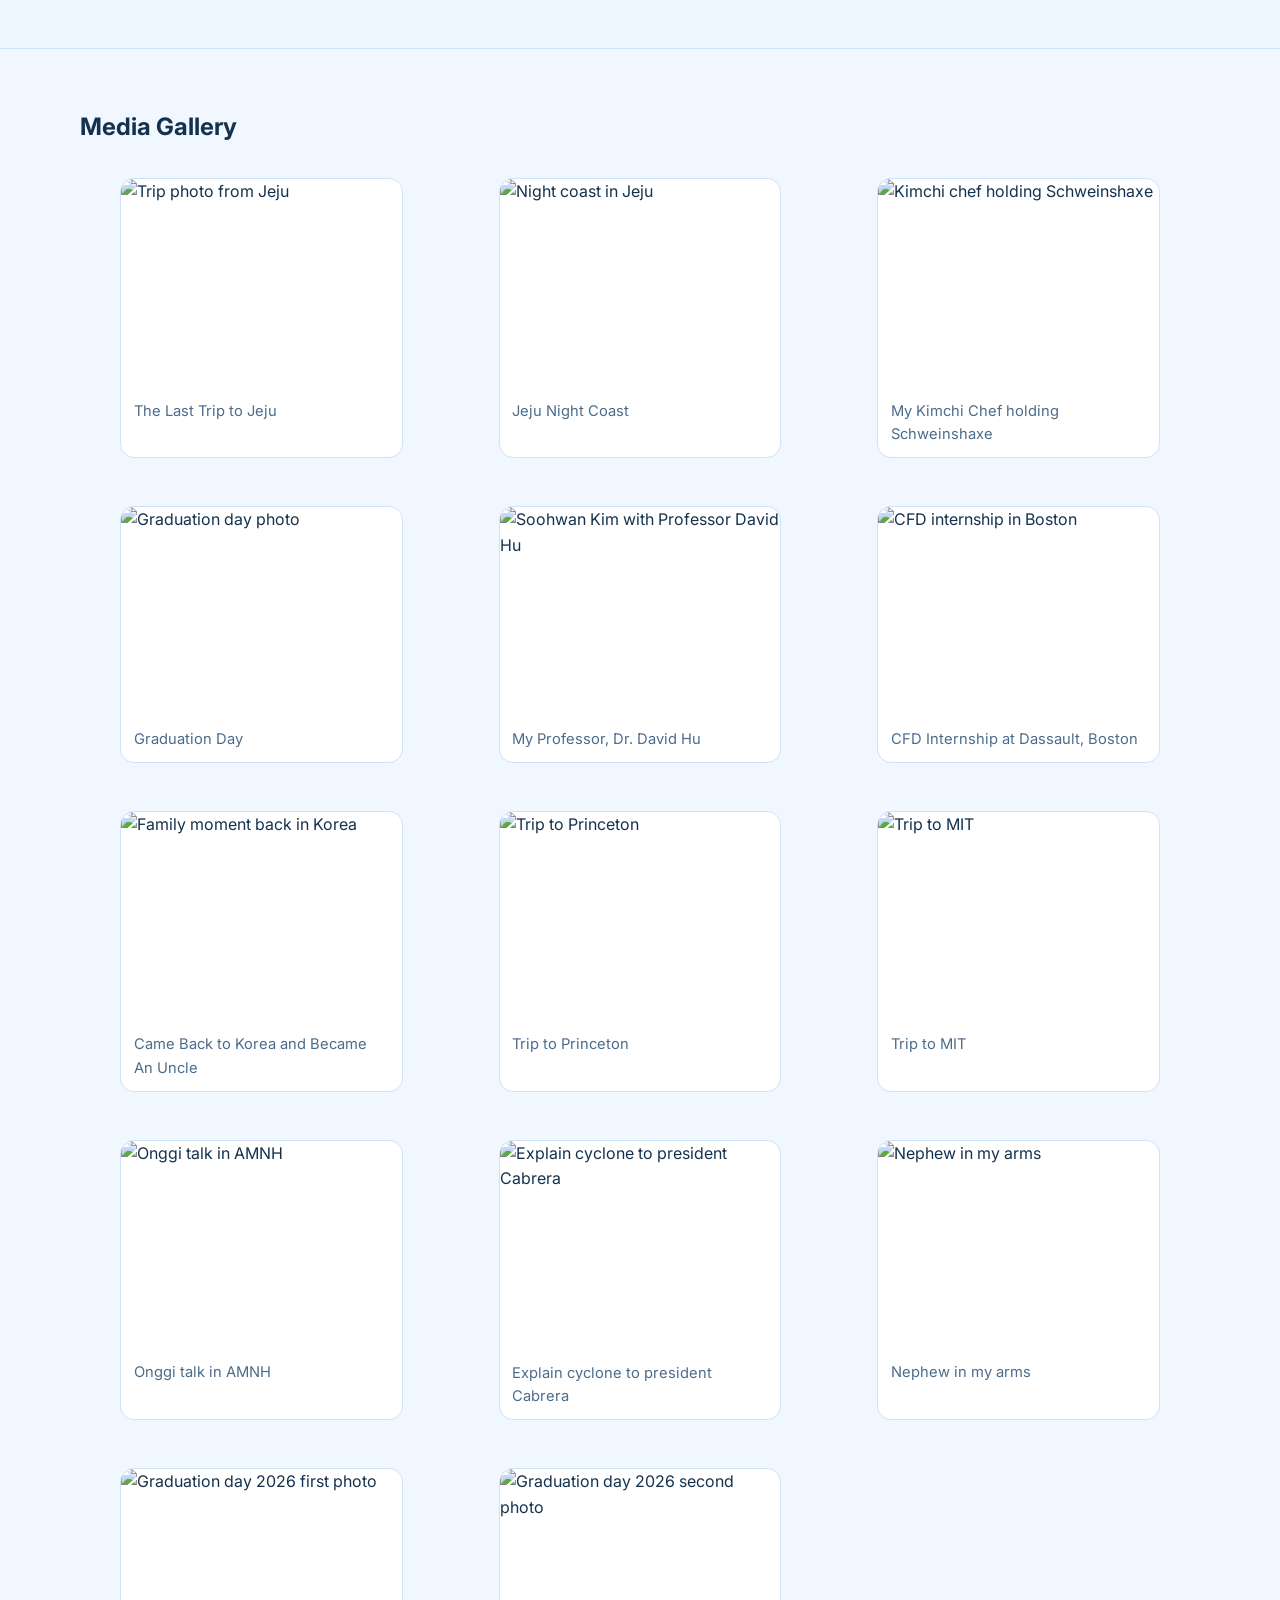
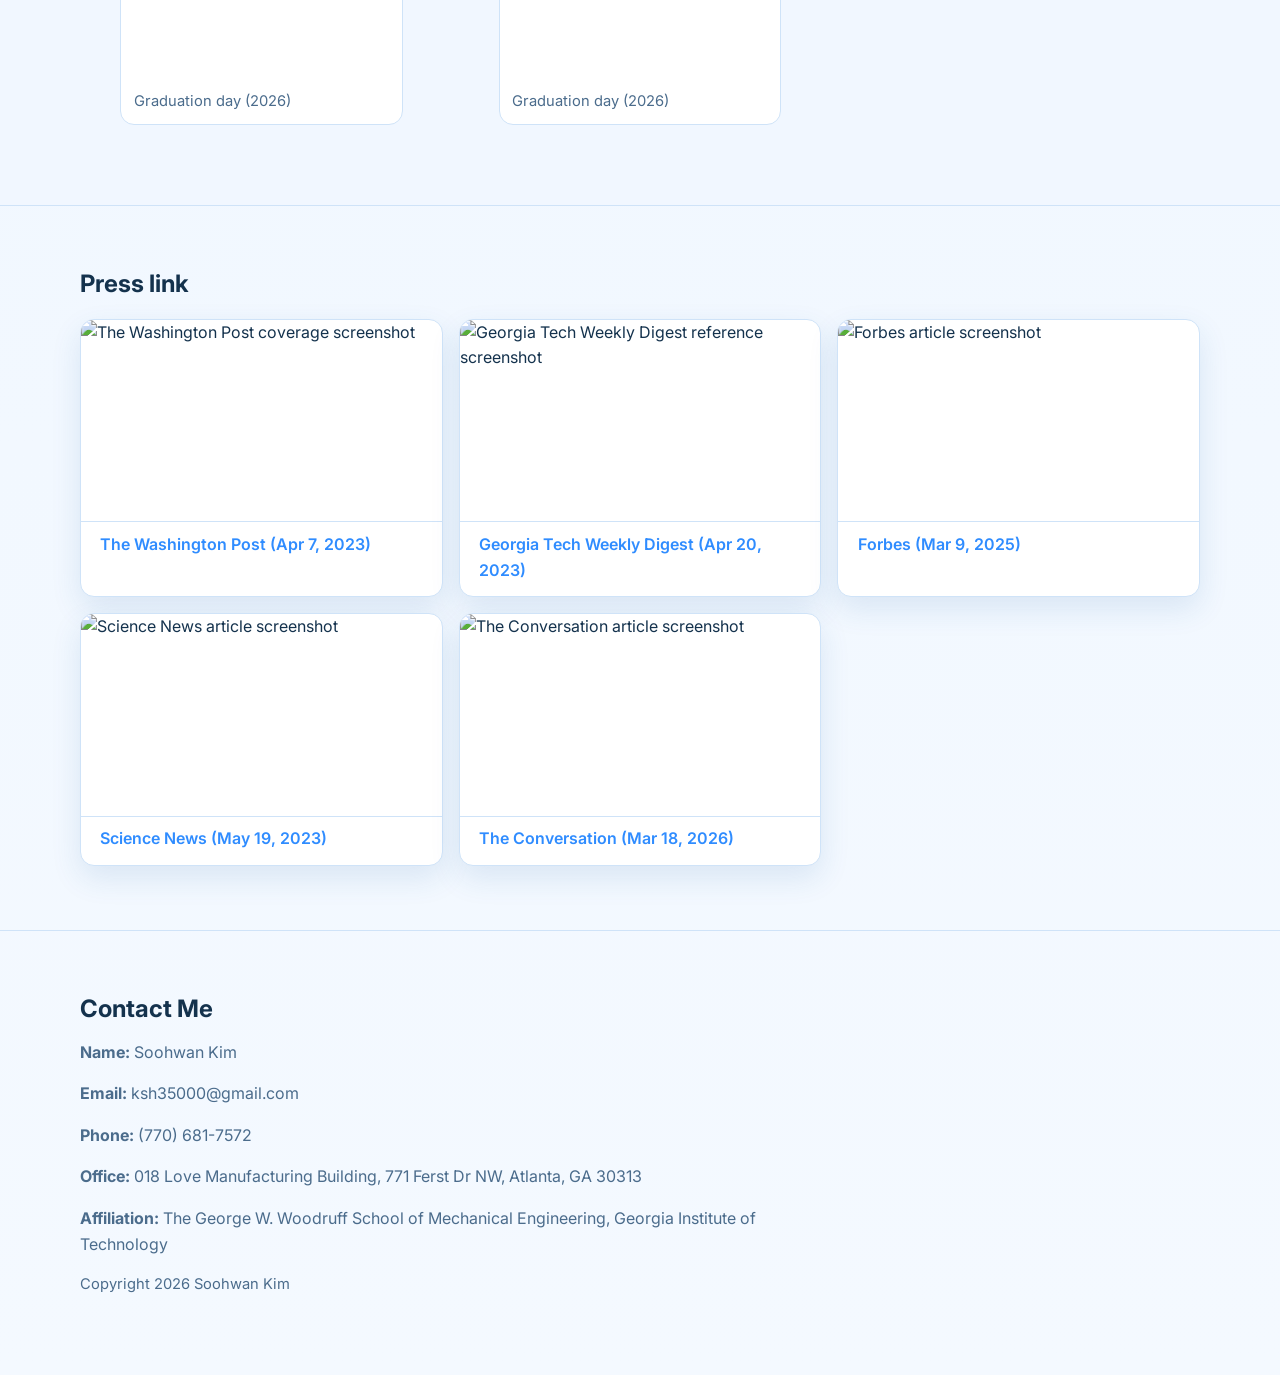
==== commit c8bf0df3: "Maximize favicon size and further reduce hero title Co-authored-by: Soohwan Kim <Delicate-Kim@users." ====
--- a/index.html
+++ b/index.html
@@ -14,8 +14,8 @@
       href="https://fonts.googleapis.com/css2?family=Inter:wght@400;500;600;700;800&display=swap"
       rel="stylesheet"
     />
-    <link rel="icon" type="image/png" sizes="512x512" href="favicon-tangerine-v3.png?v=3" />
-    <link rel="shortcut icon" type="image/png" href="favicon-tangerine-v3.png?v=3" />
+    <link rel="icon" type="image/png" sizes="1024x1024" href="favicon-tangerine-v4.png?v=4" />
+    <link rel="shortcut icon" type="image/png" href="favicon-tangerine-v4.png?v=4" />
     <link rel="stylesheet" href="styles.css" />
   </head>
   <body>
--- a/styles.css
+++ b/styles.css
@@ -127,7 +127,7 @@
 }
 
 .hero-title h1 {
-  font-size: clamp(1.45rem, 3.3vw, 2.35rem);
+  font-size: clamp(1.25rem, 2.8vw, 2rem);
   margin-bottom: 0;
 }
 
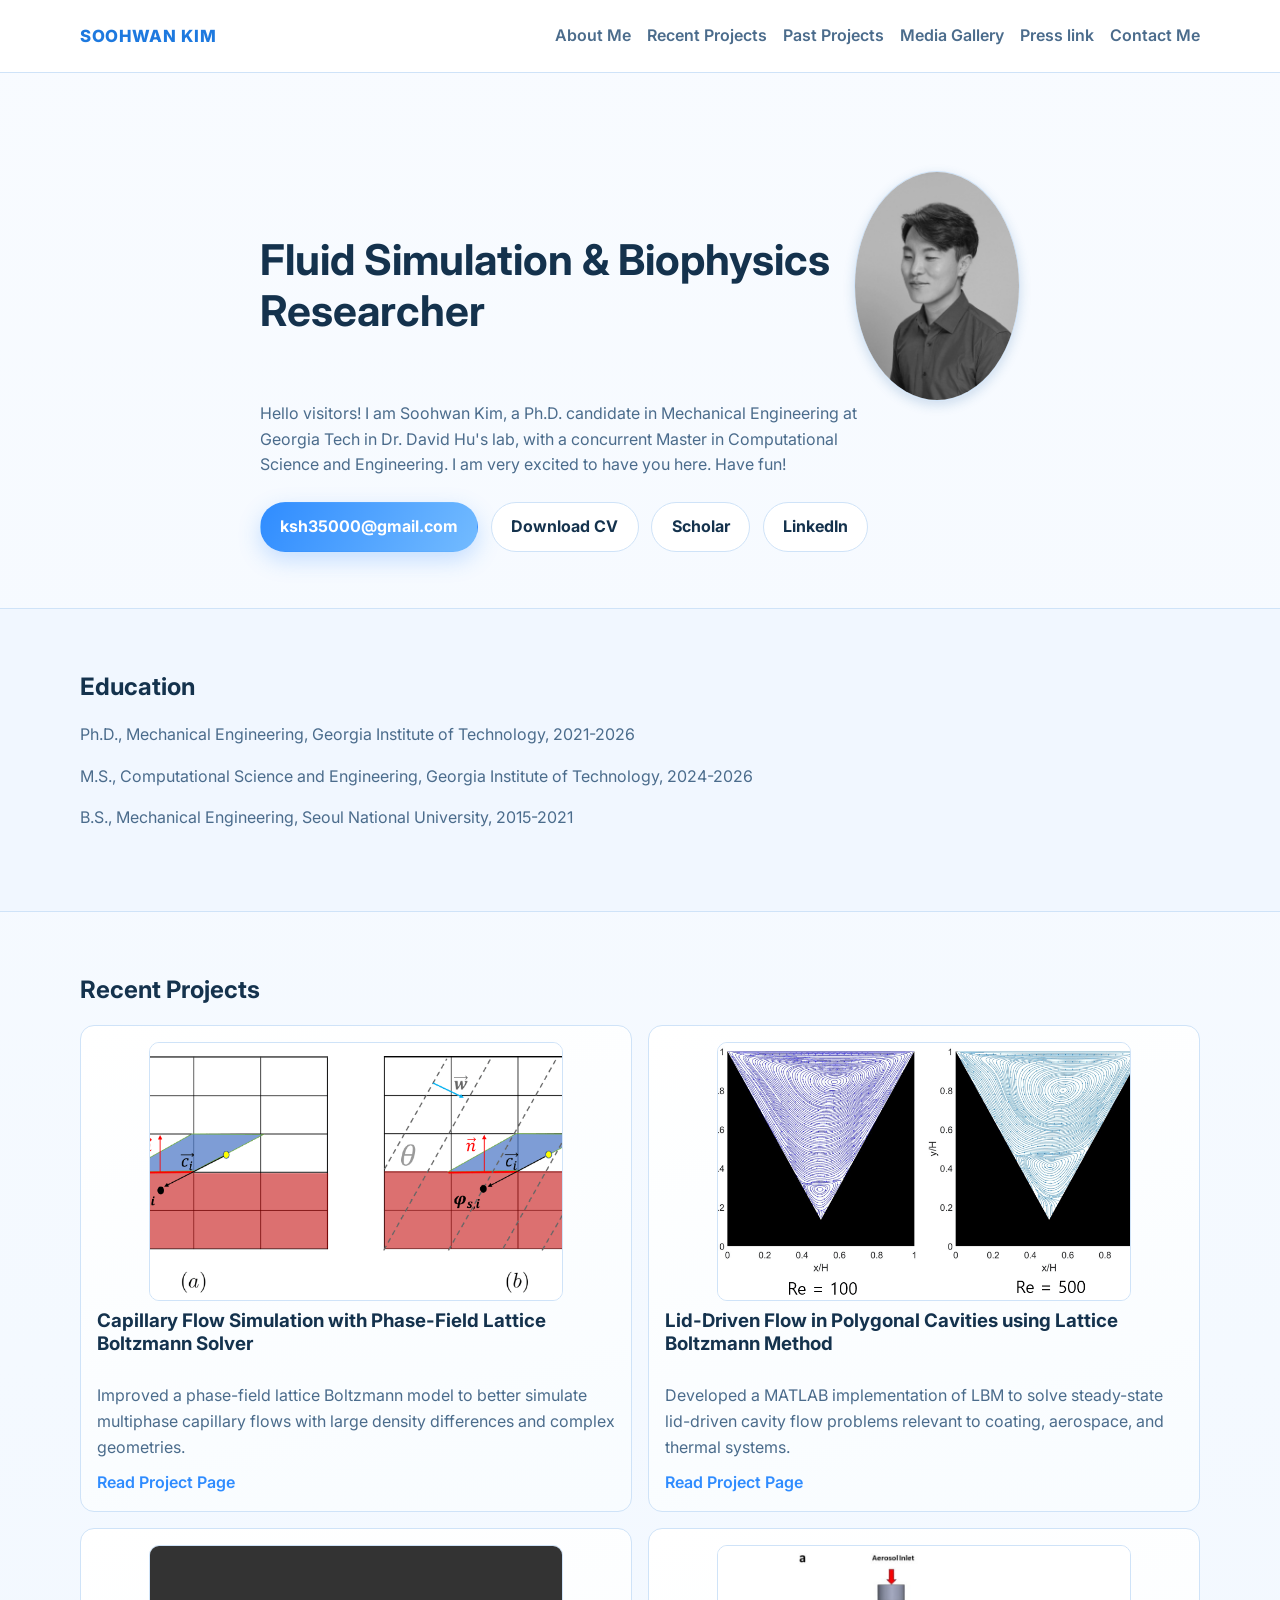
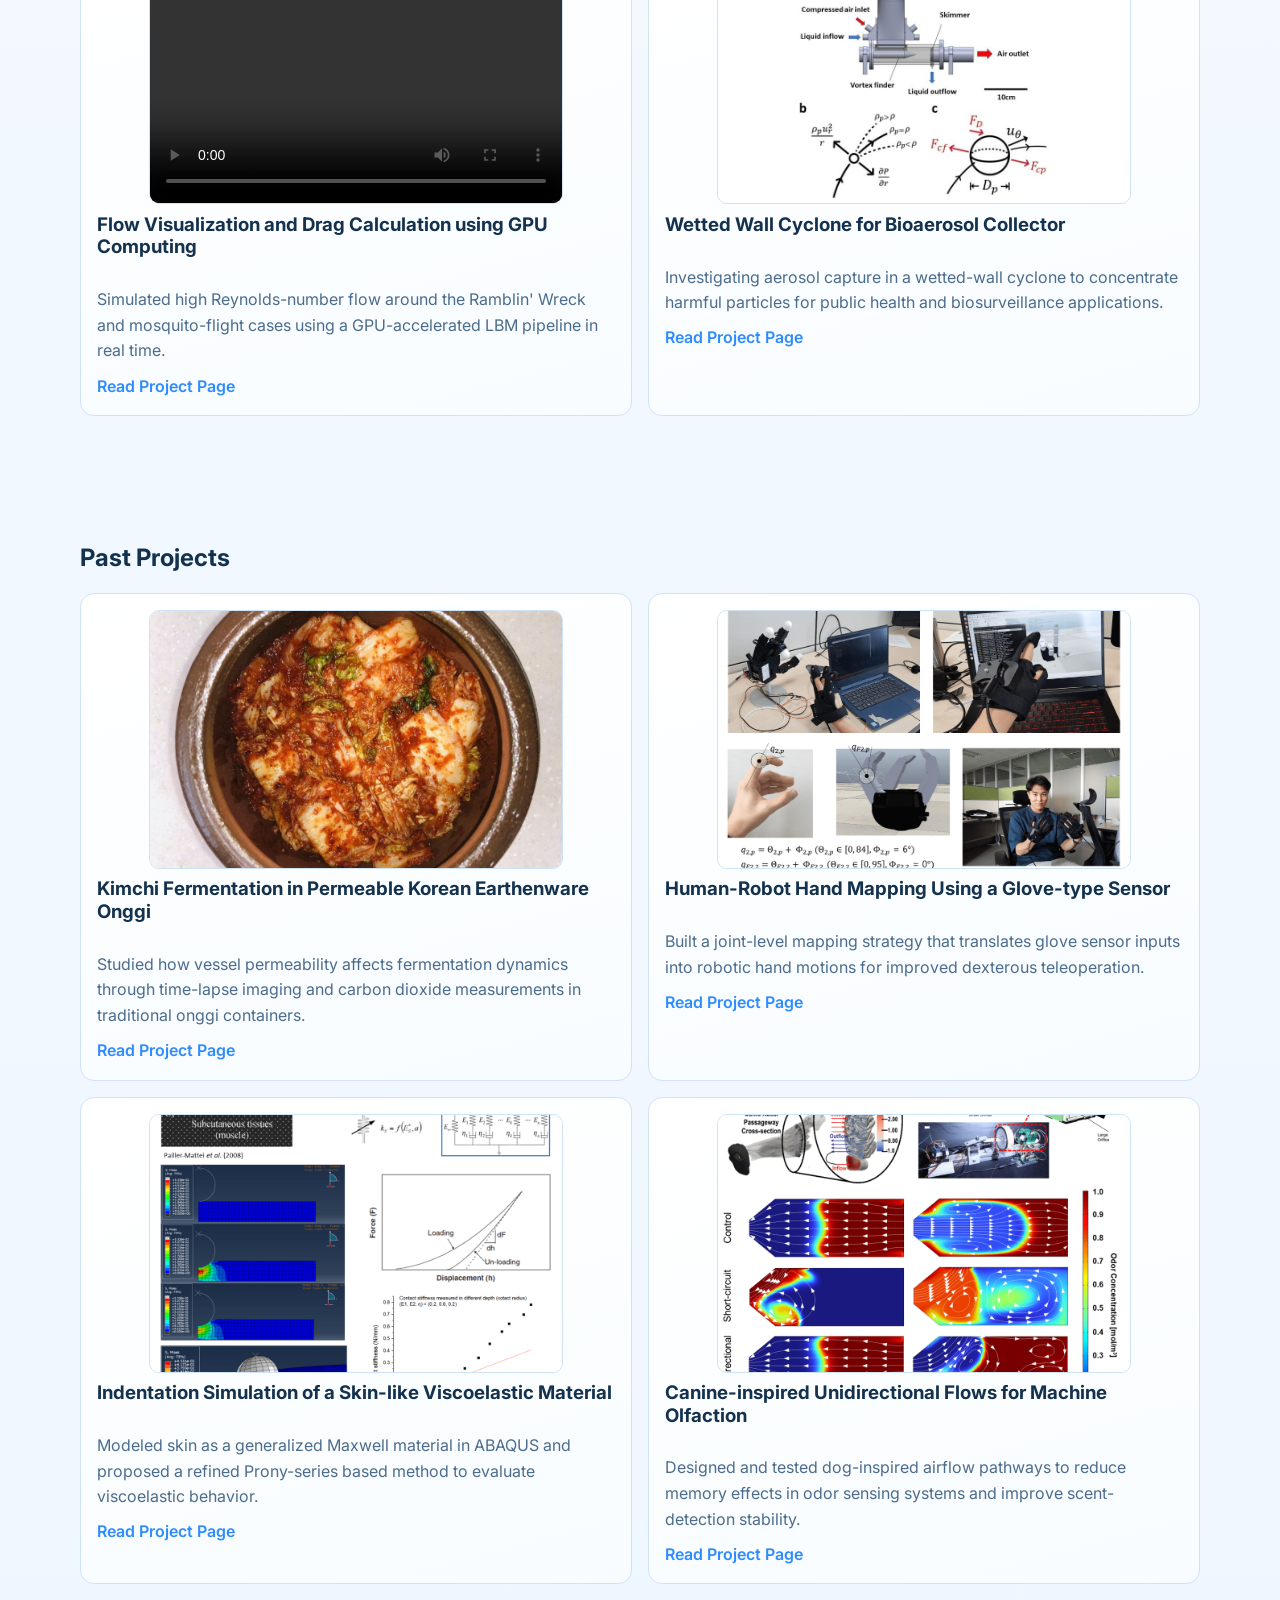
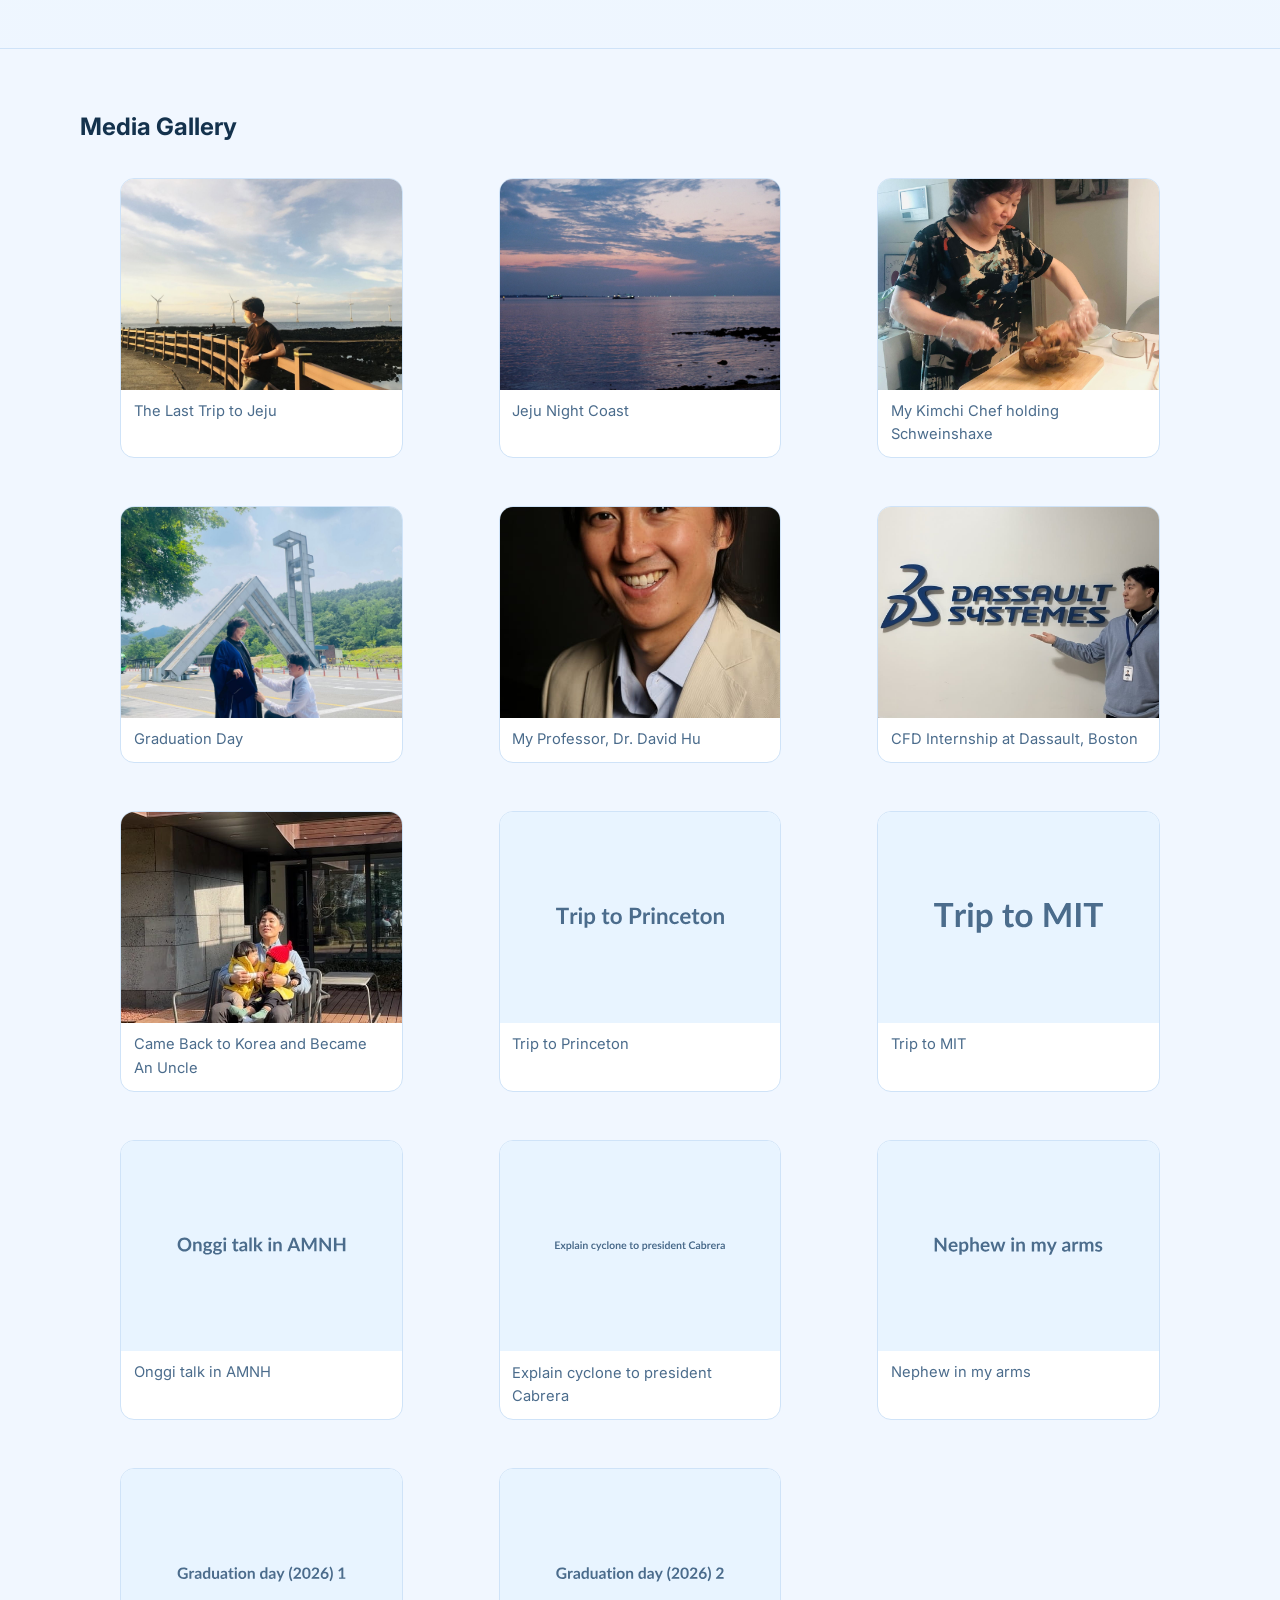
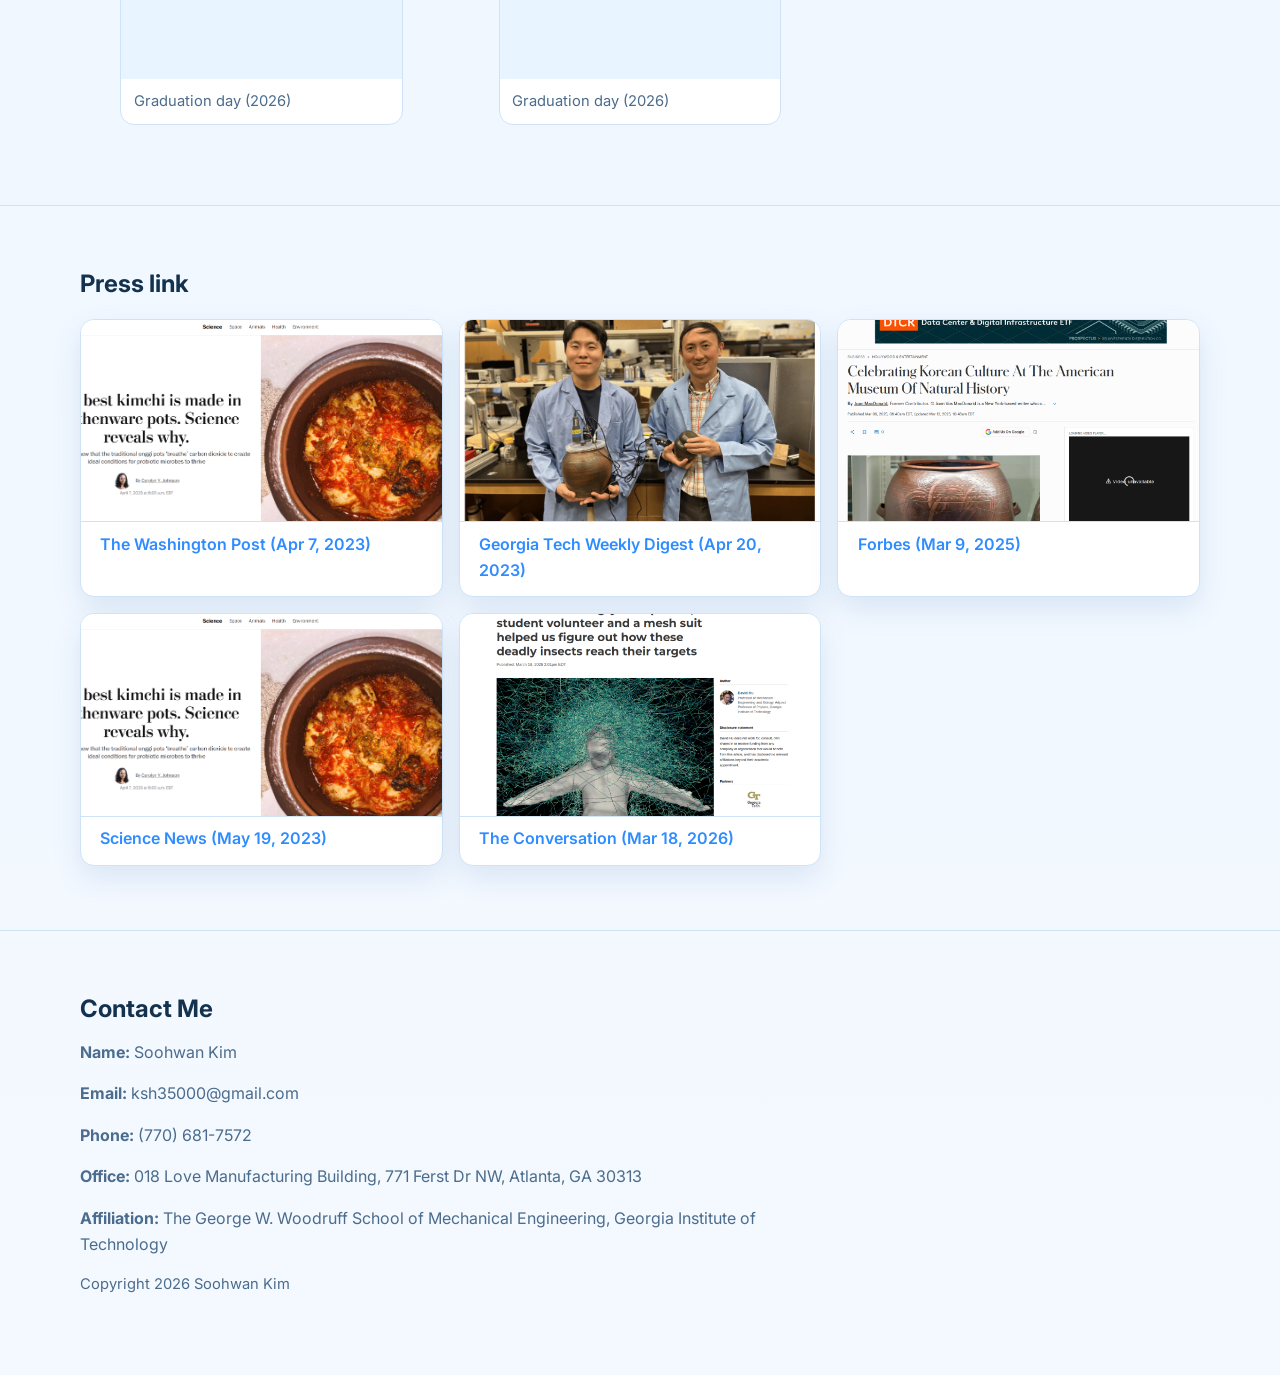
==== commit 275e197d: "Migrate external image URLs to local assets Co-authored-by: Soohwan Kim <Delicate-Kim@users.noreply." ====
--- a/index.html
+++ b/index.html
@@ -39,7 +39,7 @@
           <div class="hero-title">
             <h1>Fluid Simulation &amp; Biophysics Researcher</h1>
             <img
-              src="https://sites.gatech.edu/skim/files/2021/09/IMG_0951.jpg"
+              src="assets/external-images/IMG_0951-7c07dab04f.jpg"
               alt="Portrait of Soohwan Kim"
               class="hero-title-photo"
             />
@@ -97,7 +97,7 @@
           <div class="projects-grid">
             <article class="project-card">
               <img
-                src="https://sites.gatech.edu/skim/files/2025/02/image.png"
+                src="assets/external-images/image-fbd1f3d3b3.png"
                 alt="Capillary flow simulation visual"
                 class="project-media"
               />
@@ -113,7 +113,7 @@
 
             <article class="project-card">
               <img
-                src="https://sites.gatech.edu/skim/files/2024/02/image-dde953f1e033df3d.png"
+                src="assets/external-images/image-dde953f1e033df3d-d68c47b5f9.png"
                 alt="Lid-driven cavity flow simulation"
                 class="project-media"
               />
@@ -148,7 +148,7 @@
 
             <article class="project-card">
               <img
-                src="https://sites.gatech.edu/skim/files/2024/02/Basic_Principle-a096e4b5d7bc76c2-1024x576.jpg"
+                src="assets/external-images/Basic_Principle-a096e4b5d7bc76c2-1024x576-cfa79b70b5.jpg"
                 alt="Wetted wall cyclone schematic"
                 class="project-media"
               />
@@ -171,7 +171,7 @@
           <div class="projects-grid">
             <article class="project-card">
               <img
-                src="https://sites.gatech.edu/skim/files/2021/09/KakaoTalk_20210724_133405614-1024x1024.jpg"
+                src="assets/external-images/KakaoTalk_20210724_133405614-1024x1024-5ee567d945.jpg"
                 alt="Kimchi fermentation in onggi vessel"
                 class="project-media"
               />
@@ -187,7 +187,7 @@
 
             <article class="project-card">
               <img
-                src="https://sites.gatech.edu/skim/files/2024/01/DYROS_summary-169534aa647e31df-1024x695.png"
+                src="assets/external-images/DYROS_summary-169534aa647e31df-1024x695-ec7f22bceb.png"
                 alt="Human-robot hand mapping interface"
                 class="project-media"
               />
@@ -203,7 +203,7 @@
 
             <article class="project-card">
               <img
-                src="https://sites.gatech.edu/skim/files/2024/01/Indentation_summary-e09f189bb0119fe0-1024x952.png"
+                src="assets/external-images/Indentation_summary-e09f189bb0119fe0-1024x952-f75d22354d.png"
                 alt="Viscoelastic skin indentation simulation"
                 class="project-media"
               />
@@ -219,7 +219,7 @@
 
             <article class="project-card">
               <img
-                src="https://sites.gatech.edu/skim/files/2024/01/GROMIT_summary-8bf68e3374488cc7-1024x962.png"
+                src="assets/external-images/GROMIT_summary-8bf68e3374488cc7-1024x962-ebfcce92c6.png"
                 alt="Canine-inspired machine olfaction flow experiment"
                 class="project-media"
               />
@@ -242,7 +242,7 @@
           <div class="gallery-grid">
             <figure class="gallery-item">
               <img
-                src="https://sites.gatech.edu/skim/files/2021/09/KakaoTalk_20210928_155543254-2.jpg"
+                src="assets/external-images/KakaoTalk_20210928_155543254-2-4dafef2106.jpg"
                 alt="Trip photo from Jeju"
                 data-lightbox="gallery"
               />
@@ -250,7 +250,7 @@
             </figure>
             <figure class="gallery-item">
               <img
-                src="https://sites.gatech.edu/skim/files/2021/09/jeju-night-coast-3.jpg"
+                src="assets/external-images/jeju-night-coast-3-b6cb9c82aa.jpg"
                 alt="Night coast in Jeju"
                 data-lightbox="gallery"
               />
@@ -258,7 +258,7 @@
             </figure>
             <figure class="gallery-item">
               <img
-                src="https://sites.gatech.edu/skim/files/2021/09/my-chef.jpg"
+                src="assets/external-images/my-chef-54a0c581c3.jpg"
                 alt="Kimchi chef holding Schweinshaxe"
                 data-lightbox="gallery"
               />
@@ -266,7 +266,7 @@
             </figure>
             <figure class="gallery-item">
               <img
-                src="https://sites.gatech.edu/skim/files/2021/09/KakaoTalk_20210929_004539499.jpg"
+                src="assets/external-images/KakaoTalk_20210929_004539499-48d16f3c56.jpg"
                 alt="Graduation day photo"
                 data-lightbox="gallery"
               />
@@ -274,7 +274,7 @@
             </figure>
             <figure class="gallery-item">
               <img
-                src="https://sites.gatech.edu/skim/files/2021/09/david-hu.jpg"
+                src="assets/external-images/david-hu-026d7023b7.jpg"
                 alt="Soohwan Kim with Professor David Hu"
                 data-lightbox="gallery"
               />
@@ -282,7 +282,7 @@
             </figure>
             <figure class="gallery-item">
               <img
-                src="https://sites.gatech.edu/skim/files/2024/01/KakaoTalk_20240127_180505903-9858727e9c5f8aa0.jpg"
+                src="assets/external-images/KakaoTalk_20240127_180505903-9858727e9c5f8aa0-830bff99ba.jpg"
                 alt="CFD internship in Boston"
                 data-lightbox="gallery"
               />
@@ -290,7 +290,7 @@
             </figure>
             <figure class="gallery-item">
               <img
-                src="https://sites.gatech.edu/skim/files/2024/01/KakaoTalk_20240125_110730910-bf3fcf312b114409.jpg"
+                src="assets/external-images/KakaoTalk_20240125_110730910-bf3fcf312b114409-2f9ee28e45.jpg"
                 alt="Family moment back in Korea"
                 data-lightbox="gallery"
               />
@@ -298,7 +298,7 @@
             </figure>
             <figure class="gallery-item">
               <img
-                src="https://placehold.co/1200x900/e8f4ff/4b6c8c?text=Trip+to+Princeton"
+                src="assets/external-images/4b6c8c-9c5169e1bb.svg"
                 alt="Trip to Princeton"
                 data-lightbox="gallery"
               />
@@ -306,7 +306,7 @@
             </figure>
             <figure class="gallery-item">
               <img
-                src="https://placehold.co/1200x900/e8f4ff/4b6c8c?text=Trip+to+MIT"
+                src="assets/external-images/4b6c8c-3e5bf3b886.svg"
                 alt="Trip to MIT"
                 data-lightbox="gallery"
               />
@@ -314,7 +314,7 @@
             </figure>
             <figure class="gallery-item">
               <img
-                src="https://placehold.co/1200x900/e8f4ff/4b6c8c?text=Onggi+talk+in+AMNH"
+                src="assets/external-images/4b6c8c-c6a970a76f.svg"
                 alt="Onggi talk in AMNH"
                 data-lightbox="gallery"
               />
@@ -322,7 +322,7 @@
             </figure>
             <figure class="gallery-item">
               <img
-                src="https://placehold.co/1200x900/e8f4ff/4b6c8c?text=Explain+cyclone+to+president+Cabrera"
+                src="assets/external-images/4b6c8c-79618ad0b8.svg"
                 alt="Explain cyclone to president Cabrera"
                 data-lightbox="gallery"
               />
@@ -330,7 +330,7 @@
             </figure>
             <figure class="gallery-item">
               <img
-                src="https://placehold.co/1200x900/e8f4ff/4b6c8c?text=Nephew+in+my+arms"
+                src="assets/external-images/4b6c8c-fd1acc5f7e.svg"
                 alt="Nephew in my arms"
                 data-lightbox="gallery"
               />
@@ -338,7 +338,7 @@
             </figure>
             <figure class="gallery-item">
               <img
-                src="https://placehold.co/1200x900/e8f4ff/4b6c8c?text=Graduation+day+%282026%29+1"
+                src="assets/external-images/4b6c8c-2f018aa76f.svg"
                 alt="Graduation day 2026 first photo"
                 data-lightbox="gallery"
               />
@@ -346,7 +346,7 @@
             </figure>
             <figure class="gallery-item">
               <img
-                src="https://placehold.co/1200x900/e8f4ff/4b6c8c?text=Graduation+day+%282026%29+2"
+                src="assets/external-images/4b6c8c-884f687c36.svg"
                 alt="Graduation day 2026 second photo"
                 data-lightbox="gallery"
               />
@@ -367,7 +367,7 @@
                 rel="noopener noreferrer"
               >
                 <img
-                  src="https://sites.gatech.edu/skim/files/2023/04/The-Washington-Post-7-Apr-2023-1024x455.png"
+                  src="assets/external-images/The-Washington-Post-7-Apr-2023-1024x455-939c3b0cce.png"
                   alt="The Washington Post coverage screenshot"
                   data-lightbox="gallery"
                 />
@@ -389,7 +389,7 @@
                 rel="noopener noreferrer"
               >
                 <img
-                  src="https://sites.gatech.edu/skim/files/2023/04/GT-ME-new-12-Apr-2023.png"
+                  src="assets/external-images/GT-ME-new-12-Apr-2023-3d788e24cb.png"
                   alt="Georgia Tech Weekly Digest reference screenshot"
                   data-lightbox="gallery"
                 />
@@ -411,7 +411,7 @@
                 rel="noopener noreferrer"
               >
                 <img
-                  src="https://image.thum.io/get/width/1400/noanimate/https://www.forbes.com/sites/joanmacdonald/2025/03/09/celebrating-korean-culture-at-the-american-museum-of-natural-history/"
+                  src="assets/external-images/celebrating-korean-culture-at-the-american-museum-of-natural-history-afd797bbaf.png"
                   alt="Forbes article screenshot"
                   data-lightbox="gallery"
                 />
@@ -433,7 +433,7 @@
                 rel="noopener noreferrer"
               >
                 <img
-                  src="https://www.biorxiv.org/content/biorxiv/early/2025/11/06/2025.11.05.686822/F3.large.jpg"
+                  src="assets/external-images/The-Washington-Post-7-Apr-2023-1024x455-939c3b0cce.png"
                   alt="Science News article screenshot"
                   data-lightbox="gallery"
                 />
@@ -455,7 +455,7 @@
                 rel="noopener noreferrer"
               >
                 <img
-                  src="https://image.thum.io/get/width/1400/noanimate/https://theconversation.com/hundreds-of-hungry-mosquitoes-a-student-volunteer-and-a-mesh-suit-helped-us-figure-out-how-these-deadly-insects-reach-their-targets-278486"
+                  src="assets/external-images/hundreds-of-hungry-mosquitoes-a-student-volunteer-and-a-mesh-suit-helped-us-figure-out-how-these-deadly-insects-reach-their-targets-278486-36e4091470.png"
                   alt="The Conversation article screenshot"
                   data-lightbox="gallery"
                 />
--- a/styles.css
+++ b/styles.css
@@ -127,7 +127,7 @@
 }
 
 .hero-title h1 {
-  font-size: clamp(1.25rem, 2.8vw, 2rem);
+  font-size: clamp(1.55rem, 3.6vw, 2.65rem);
   margin-bottom: 0;
 }
 
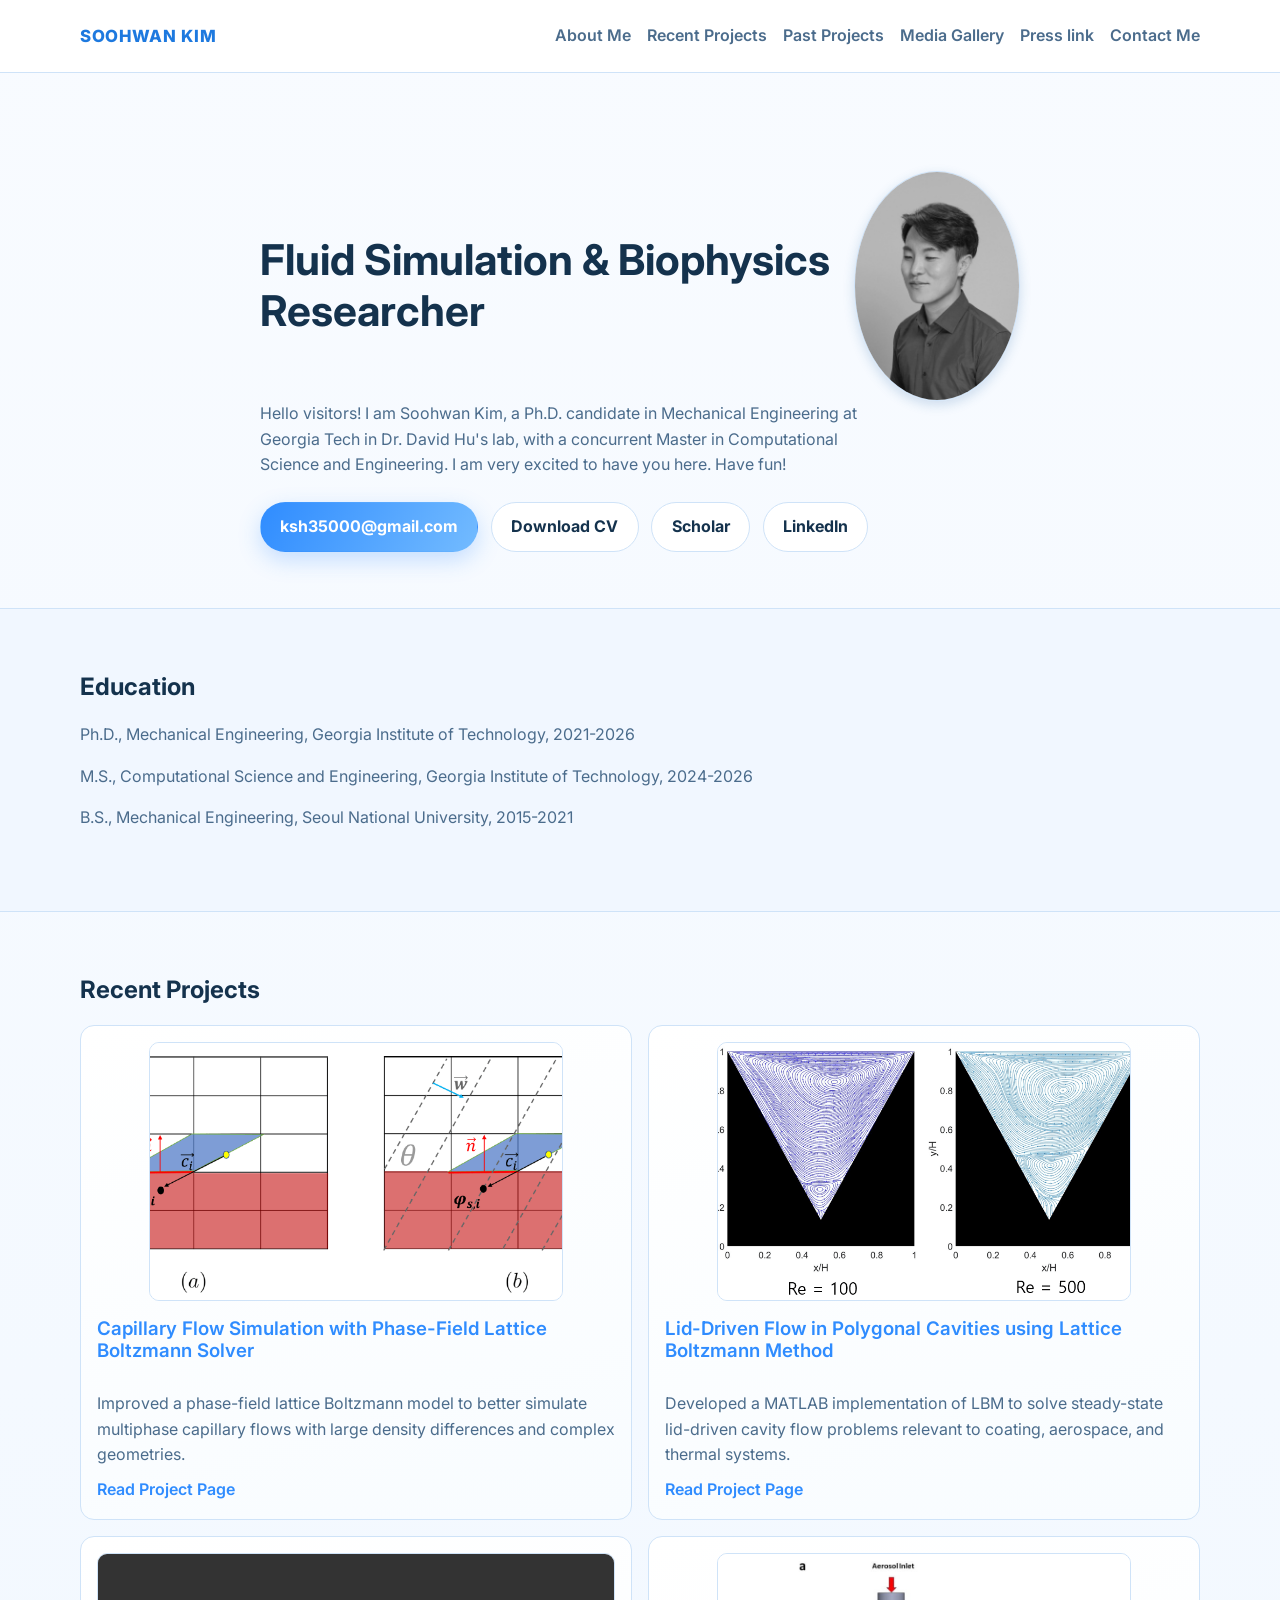
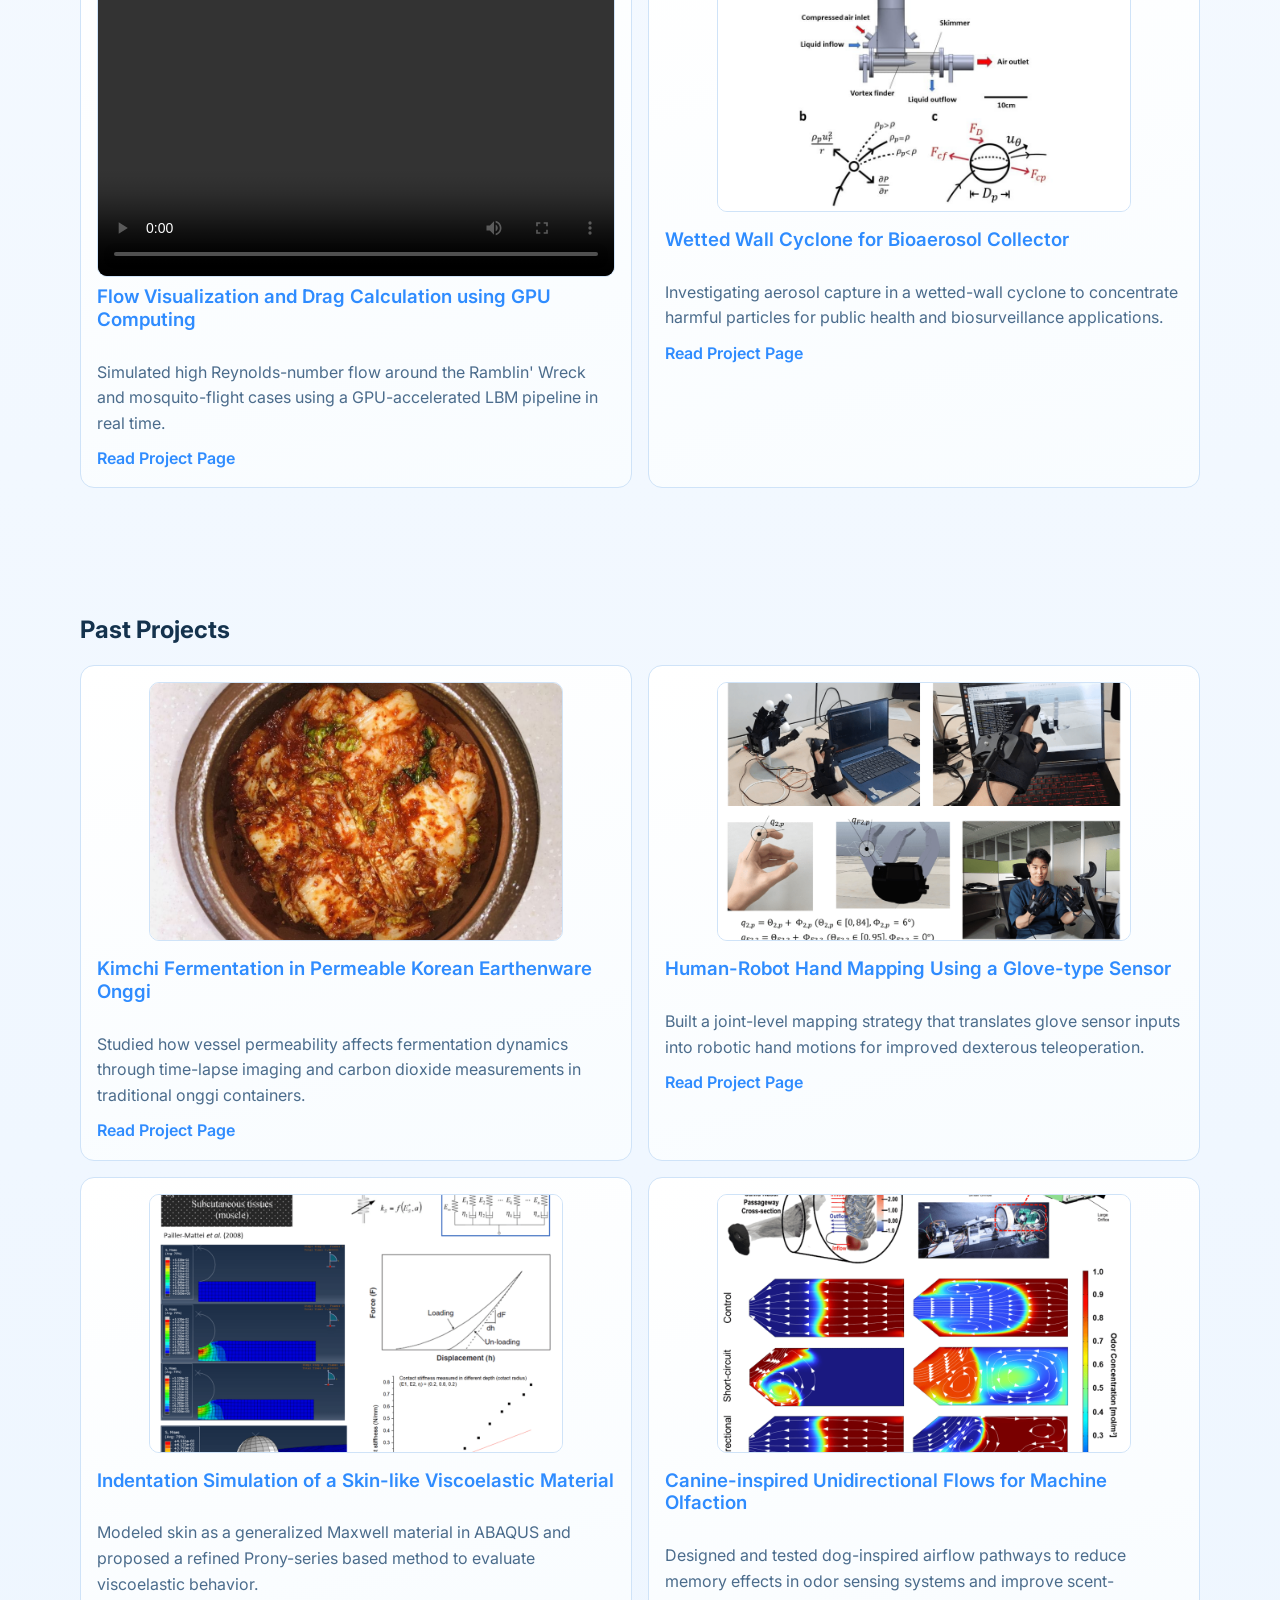
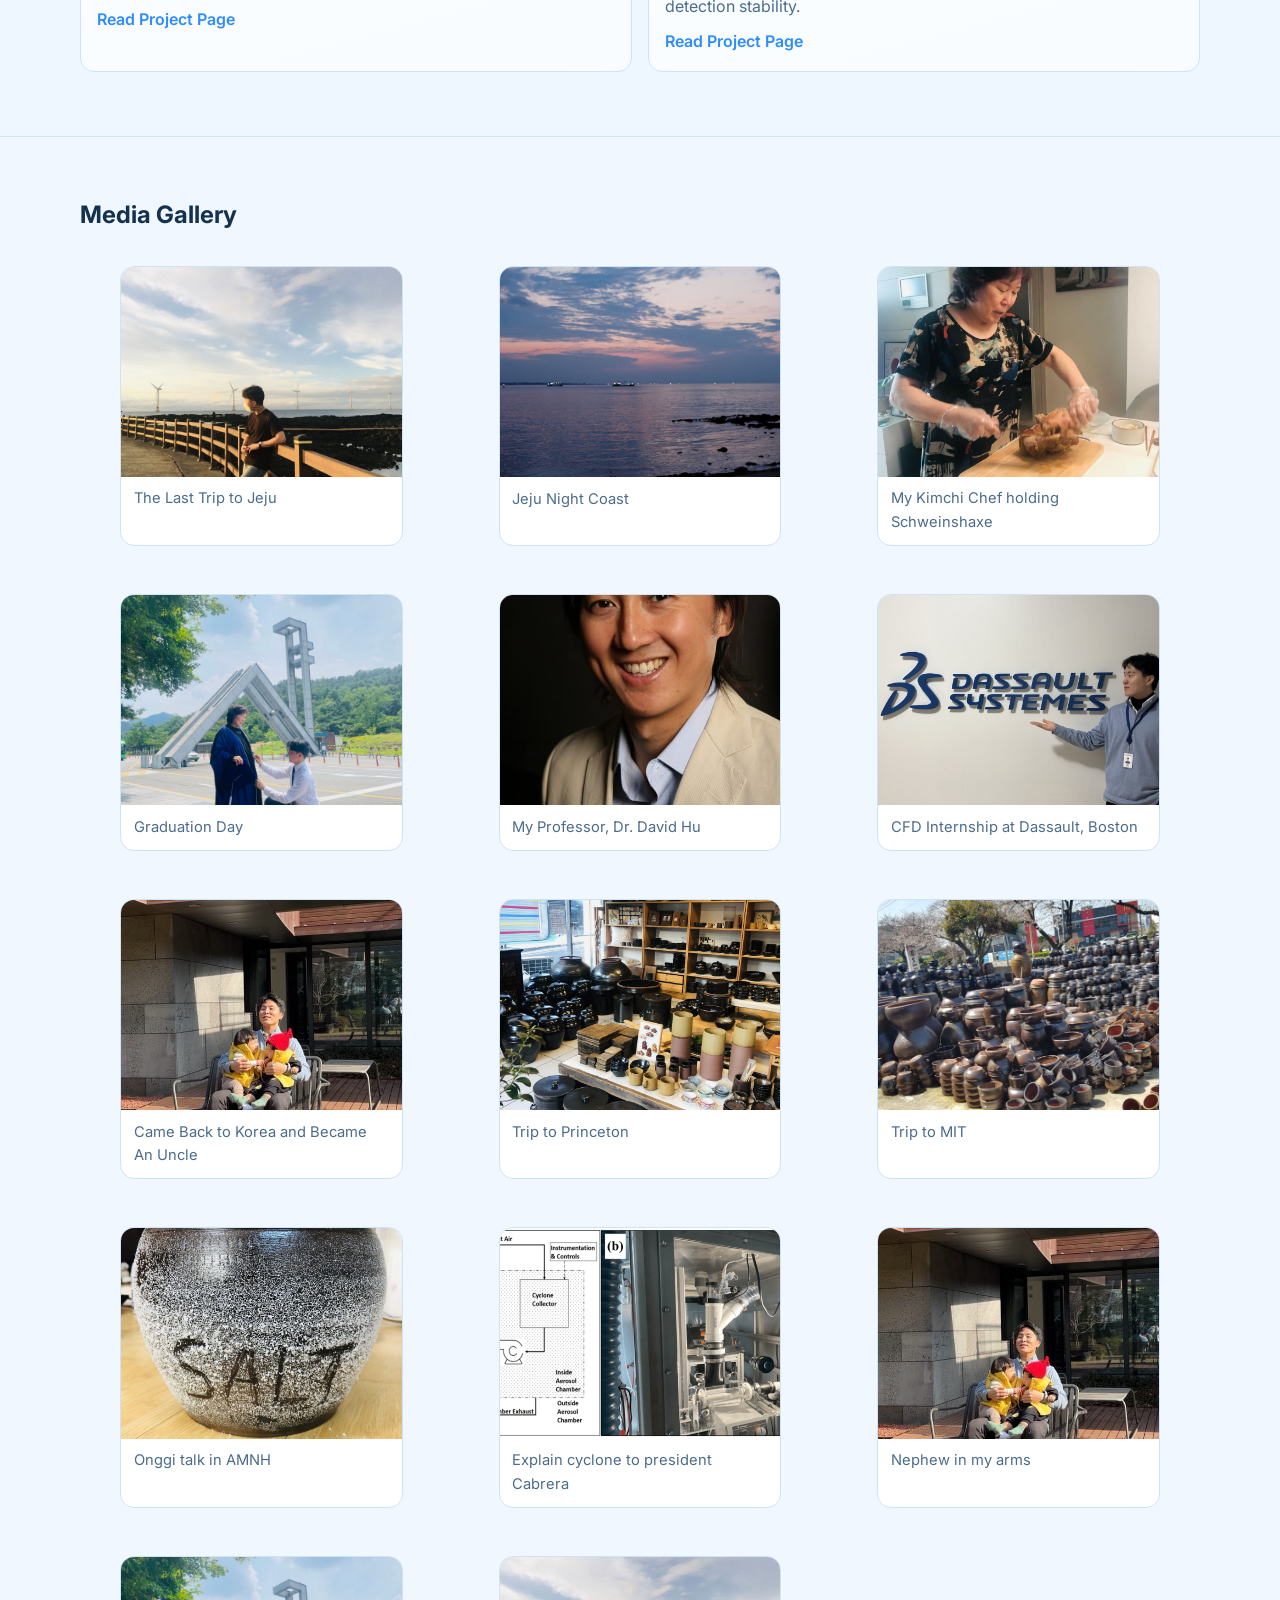
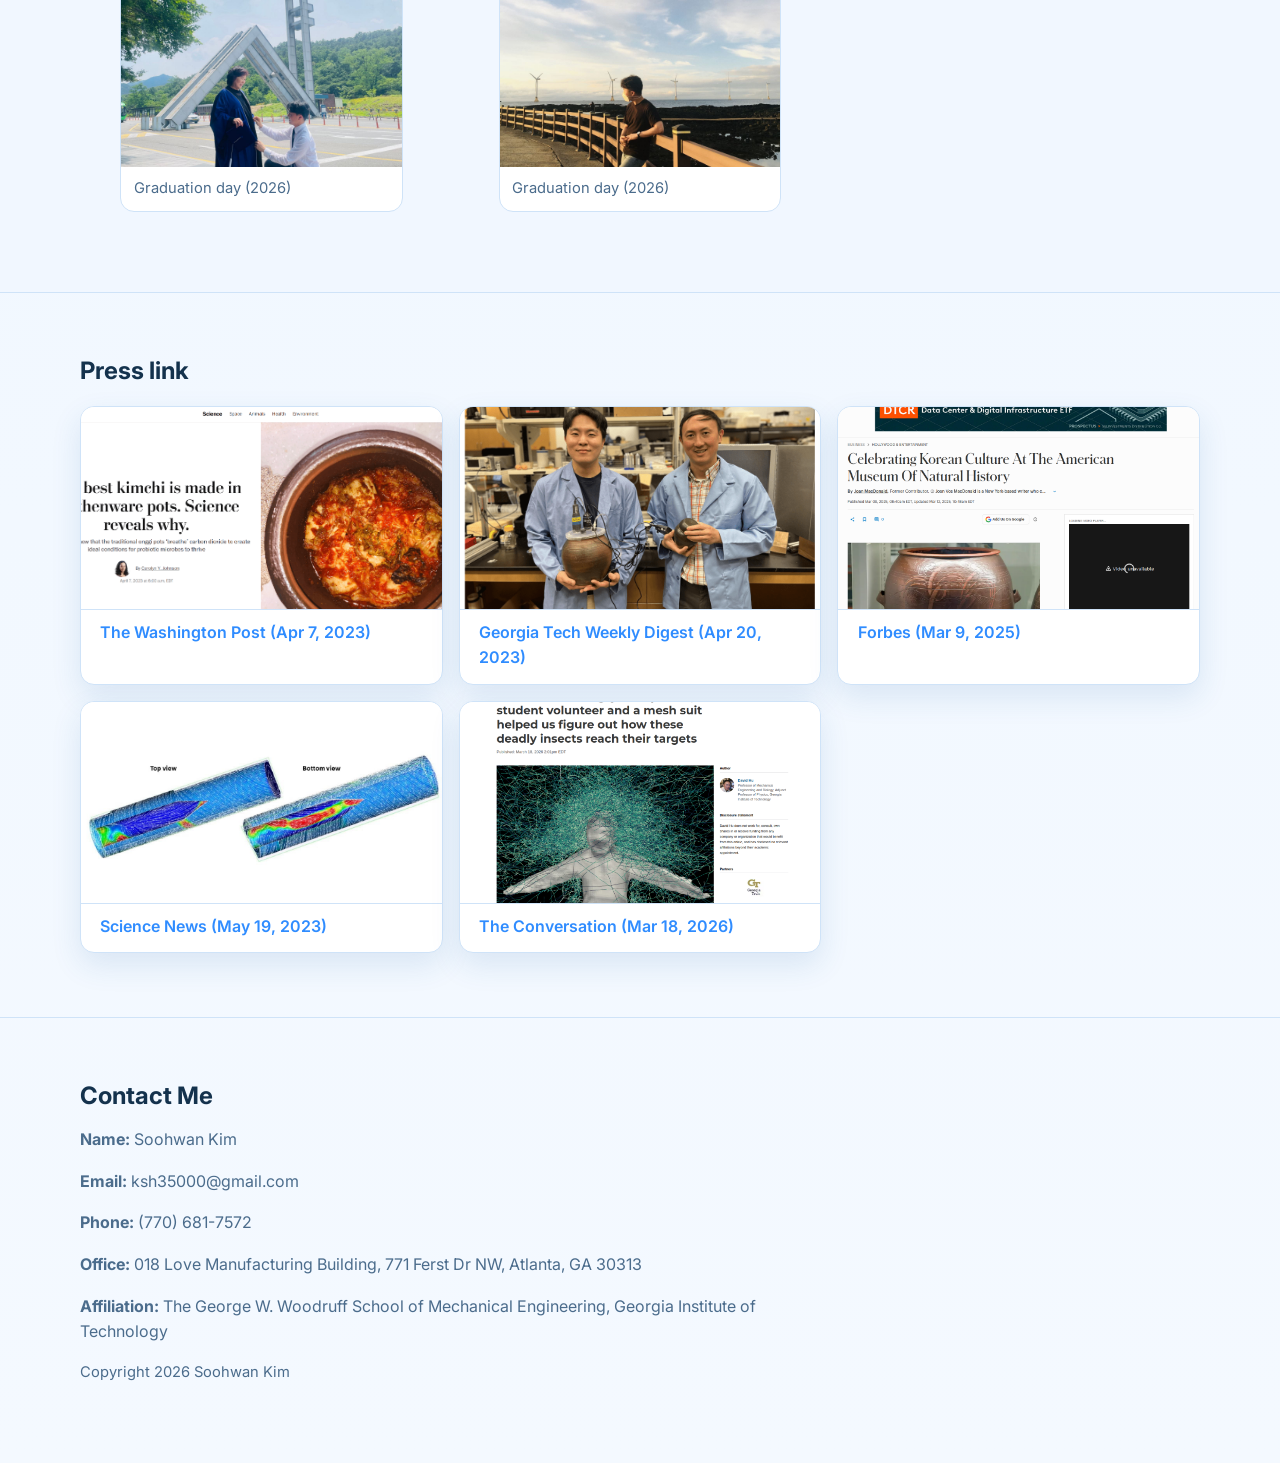
==== commit 1e687dcf: "Map gallery/press assets and make project cards clickable Co-authored-by: Soohwan Kim <Delicate-Kim@" ====
--- a/index.html
+++ b/index.html
@@ -96,12 +96,18 @@
           <h2>Recent Projects</h2>
           <div class="projects-grid">
             <article class="project-card">
-              <img
-                src="assets/external-images/image-fbd1f3d3b3.png"
-                alt="Capillary flow simulation visual"
-                class="project-media"
-              />
-              <h3>Capillary Flow Simulation with Phase-Field Lattice Boltzmann Solver</h3>
+              <a href="project-capillary-flow.html" class="project-media-link">
+                <img
+                  src="assets/external-images/image-fbd1f3d3b3.png"
+                  alt="Capillary flow simulation visual"
+                  class="project-media"
+                />
+              </a>
+              <h3>
+                <a href="project-capillary-flow.html" class="project-title-anchor"
+                  >Capillary Flow Simulation with Phase-Field Lattice Boltzmann Solver</a
+                >
+              </h3>
               <p>
                 Improved a phase-field lattice Boltzmann model to better simulate multiphase
                 capillary flows with large density differences and complex geometries.
@@ -112,12 +118,18 @@
             </article>
 
             <article class="project-card">
-              <img
-                src="assets/external-images/image-dde953f1e033df3d-d68c47b5f9.png"
-                alt="Lid-driven cavity flow simulation"
-                class="project-media"
-              />
-              <h3>Lid-Driven Flow in Polygonal Cavities using Lattice Boltzmann Method</h3>
+              <a href="project-lid-driven-flow.html" class="project-media-link">
+                <img
+                  src="assets/external-images/image-dde953f1e033df3d-d68c47b5f9.png"
+                  alt="Lid-driven cavity flow simulation"
+                  class="project-media"
+                />
+              </a>
+              <h3>
+                <a href="project-lid-driven-flow.html" class="project-title-anchor"
+                  >Lid-Driven Flow in Polygonal Cavities using Lattice Boltzmann Method</a
+                >
+              </h3>
               <p>
                 Developed a MATLAB implementation of LBM to solve steady-state lid-driven cavity
                 flow problems relevant to coating, aerospace, and thermal systems.
@@ -132,11 +144,15 @@
                 class="project-media"
                 controls
                 preload="metadata"
-                src="https://sites.gatech.edu/skim/files/2024/10/Ramblin-Wreck-Vortex-cut-X3.mp4"
+                src="assets/external-videos/Ramblin-Wreck-Vortex-cut-X3-461b7715c8.mp4"
               >
                 Your browser does not support embedded videos.
               </video>
-              <h3>Flow Visualization and Drag Calculation using GPU Computing</h3>
+              <h3>
+                <a href="project-gpu-flow-visualization.html" class="project-title-anchor"
+                  >Flow Visualization and Drag Calculation using GPU Computing</a
+                >
+              </h3>
               <p>
                 Simulated high Reynolds-number flow around the Ramblin' Wreck and mosquito-flight
                 cases using a GPU-accelerated LBM pipeline in real time.
@@ -147,12 +163,18 @@
             </article>
 
             <article class="project-card">
-              <img
-                src="assets/external-images/Basic_Principle-a096e4b5d7bc76c2-1024x576-cfa79b70b5.jpg"
-                alt="Wetted wall cyclone schematic"
-                class="project-media"
-              />
-              <h3>Wetted Wall Cyclone for Bioaerosol Collector</h3>
+              <a href="project-wetted-wall-cyclone.html" class="project-media-link">
+                <img
+                  src="assets/external-images/Basic_Principle-a096e4b5d7bc76c2-1024x576-cfa79b70b5.jpg"
+                  alt="Wetted wall cyclone schematic"
+                  class="project-media"
+                />
+              </a>
+              <h3>
+                <a href="project-wetted-wall-cyclone.html" class="project-title-anchor"
+                  >Wetted Wall Cyclone for Bioaerosol Collector</a
+                >
+              </h3>
               <p>
                 Investigating aerosol capture in a wetted-wall cyclone to concentrate harmful
                 particles for public health and biosurveillance applications.
@@ -170,12 +192,18 @@
           <h2>Past Projects</h2>
           <div class="projects-grid">
             <article class="project-card">
-              <img
-                src="assets/external-images/KakaoTalk_20210724_133405614-1024x1024-5ee567d945.jpg"
-                alt="Kimchi fermentation in onggi vessel"
-                class="project-media"
-              />
-              <h3>Kimchi Fermentation in Permeable Korean Earthenware Onggi</h3>
+              <a href="project-kimchi-fermentation.html" class="project-media-link">
+                <img
+                  src="assets/external-images/KakaoTalk_20210724_133405614-1024x1024-5ee567d945.jpg"
+                  alt="Kimchi fermentation in onggi vessel"
+                  class="project-media"
+                />
+              </a>
+              <h3>
+                <a href="project-kimchi-fermentation.html" class="project-title-anchor"
+                  >Kimchi Fermentation in Permeable Korean Earthenware Onggi</a
+                >
+              </h3>
               <p>
                 Studied how vessel permeability affects fermentation dynamics through time-lapse
                 imaging and carbon dioxide measurements in traditional onggi containers.
@@ -186,12 +214,18 @@
             </article>
 
             <article class="project-card">
-              <img
-                src="assets/external-images/DYROS_summary-169534aa647e31df-1024x695-ec7f22bceb.png"
-                alt="Human-robot hand mapping interface"
-                class="project-media"
-              />
-              <h3>Human-Robot Hand Mapping Using a Glove-type Sensor</h3>
+              <a href="project-human-robot-hand-mapping.html" class="project-media-link">
+                <img
+                  src="assets/external-images/DYROS_summary-169534aa647e31df-1024x695-ec7f22bceb.png"
+                  alt="Human-robot hand mapping interface"
+                  class="project-media"
+                />
+              </a>
+              <h3>
+                <a href="project-human-robot-hand-mapping.html" class="project-title-anchor"
+                  >Human-Robot Hand Mapping Using a Glove-type Sensor</a
+                >
+              </h3>
               <p>
                 Built a joint-level mapping strategy that translates glove sensor inputs into
                 robotic hand motions for improved dexterous teleoperation.
@@ -202,12 +236,18 @@
             </article>
 
             <article class="project-card">
-              <img
-                src="assets/external-images/Indentation_summary-e09f189bb0119fe0-1024x952-f75d22354d.png"
-                alt="Viscoelastic skin indentation simulation"
-                class="project-media"
-              />
-              <h3>Indentation Simulation of a Skin-like Viscoelastic Material</h3>
+              <a href="project-viscoelastic-indentation.html" class="project-media-link">
+                <img
+                  src="assets/external-images/Indentation_summary-e09f189bb0119fe0-1024x952-f75d22354d.png"
+                  alt="Viscoelastic skin indentation simulation"
+                  class="project-media"
+                />
+              </a>
+              <h3>
+                <a href="project-viscoelastic-indentation.html" class="project-title-anchor"
+                  >Indentation Simulation of a Skin-like Viscoelastic Material</a
+                >
+              </h3>
               <p>
                 Modeled skin as a generalized Maxwell material in ABAQUS and proposed a refined
                 Prony-series based method to evaluate viscoelastic behavior.
@@ -218,12 +258,18 @@
             </article>
 
             <article class="project-card">
-              <img
-                src="assets/external-images/GROMIT_summary-8bf68e3374488cc7-1024x962-ebfcce92c6.png"
-                alt="Canine-inspired machine olfaction flow experiment"
-                class="project-media"
-              />
-              <h3>Canine-inspired Unidirectional Flows for Machine Olfaction</h3>
+              <a href="project-canine-olfaction.html" class="project-media-link">
+                <img
+                  src="assets/external-images/GROMIT_summary-8bf68e3374488cc7-1024x962-ebfcce92c6.png"
+                  alt="Canine-inspired machine olfaction flow experiment"
+                  class="project-media"
+                />
+              </a>
+              <h3>
+                <a href="project-canine-olfaction.html" class="project-title-anchor"
+                  >Canine-inspired Unidirectional Flows for Machine Olfaction</a
+                >
+              </h3>
               <p>
                 Designed and tested dog-inspired airflow pathways to reduce memory effects in odor
                 sensing systems and improve scent-detection stability.
@@ -298,7 +344,7 @@
             </figure>
             <figure class="gallery-item">
               <img
-                src="assets/external-images/4b6c8c-9c5169e1bb.svg"
+                src="assets/external-images/image-34-1abed1855b.jpg"
                 alt="Trip to Princeton"
                 data-lightbox="gallery"
               />
@@ -306,7 +352,7 @@
             </figure>
             <figure class="gallery-item">
               <img
-                src="assets/external-images/4b6c8c-3e5bf3b886.svg"
+                src="assets/external-images/1-aa0697c734.jpg"
                 alt="Trip to MIT"
                 data-lightbox="gallery"
               />
@@ -314,7 +360,7 @@
             </figure>
             <figure class="gallery-item">
               <img
-                src="assets/external-images/4b6c8c-c6a970a76f.svg"
+                src="assets/external-images/KakaoTalk_20210407_092906804_19-1-1024x1024-d25813978d.jpg"
                 alt="Onggi talk in AMNH"
                 data-lightbox="gallery"
               />
@@ -322,7 +368,7 @@
             </figure>
             <figure class="gallery-item">
               <img
-                src="assets/external-images/4b6c8c-79618ad0b8.svg"
+                src="assets/external-images/cyclone_pnid-521925f030fa1dc4-1024x395-ff0c29d577.png"
                 alt="Explain cyclone to president Cabrera"
                 data-lightbox="gallery"
               />
@@ -330,7 +376,7 @@
             </figure>
             <figure class="gallery-item">
               <img
-                src="assets/external-images/4b6c8c-fd1acc5f7e.svg"
+                src="assets/external-images/KakaoTalk_20240125_110730910-bf3fcf312b114409-2f9ee28e45.jpg"
                 alt="Nephew in my arms"
                 data-lightbox="gallery"
               />
@@ -338,7 +384,7 @@
             </figure>
             <figure class="gallery-item">
               <img
-                src="assets/external-images/4b6c8c-2f018aa76f.svg"
+                src="assets/external-images/KakaoTalk_20210929_004539499-48d16f3c56.jpg"
                 alt="Graduation day 2026 first photo"
                 data-lightbox="gallery"
               />
@@ -346,7 +392,7 @@
             </figure>
             <figure class="gallery-item">
               <img
-                src="assets/external-images/4b6c8c-884f687c36.svg"
+                src="assets/external-images/KakaoTalk_20210928_155543254-2-4dafef2106.jpg"
                 alt="Graduation day 2026 second photo"
                 data-lightbox="gallery"
               />
@@ -433,7 +479,7 @@
                 rel="noopener noreferrer"
               >
                 <img
-                  src="assets/external-images/The-Washington-Post-7-Apr-2023-1024x455-939c3b0cce.png"
+                  src="assets/external-images/Film_SL-f81dcda386767ad0-1024x576-3cd1b7802b.jpg"
                   alt="Science News article screenshot"
                   data-lightbox="gallery"
                 />
--- a/styles.css
+++ b/styles.css
@@ -223,9 +223,31 @@
   margin: 0;
 }
 
-.project-media {
+.project-title-anchor {
+  color: inherit;
+  text-decoration: none;
+}
+
+.project-title-anchor:hover,
+.project-title-anchor:focus-visible {
+  color: var(--primary);
+}
+
+.project-media-link {
+  display: block;
   width: 80%;
   margin: 0 auto;
+  border-radius: 10px;
+}
+
+.project-media-link:focus-visible {
+  outline: 2px solid var(--primary);
+  outline-offset: 2px;
+}
+
+.project-media {
+  width: 100%;
+  margin: 0;
   aspect-ratio: 16 / 10;
   object-fit: cover;
   border-radius: 10px;
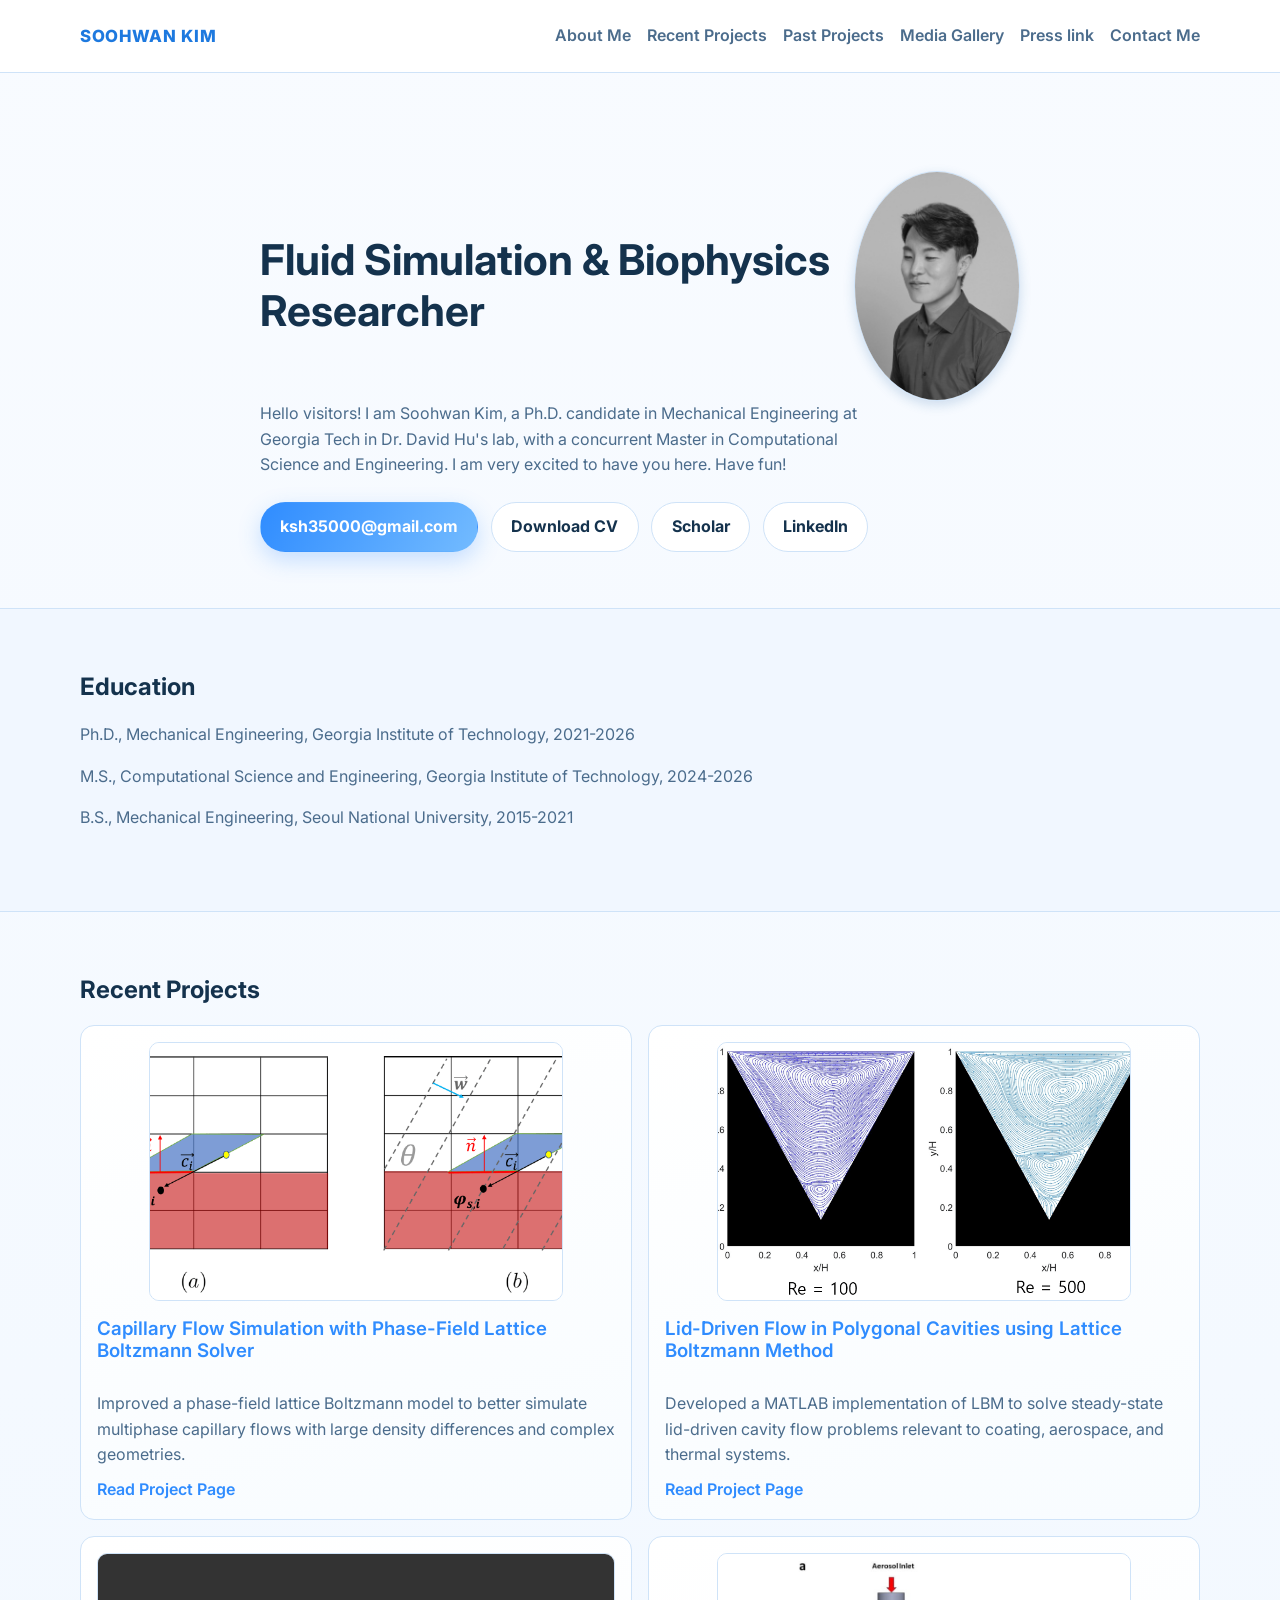
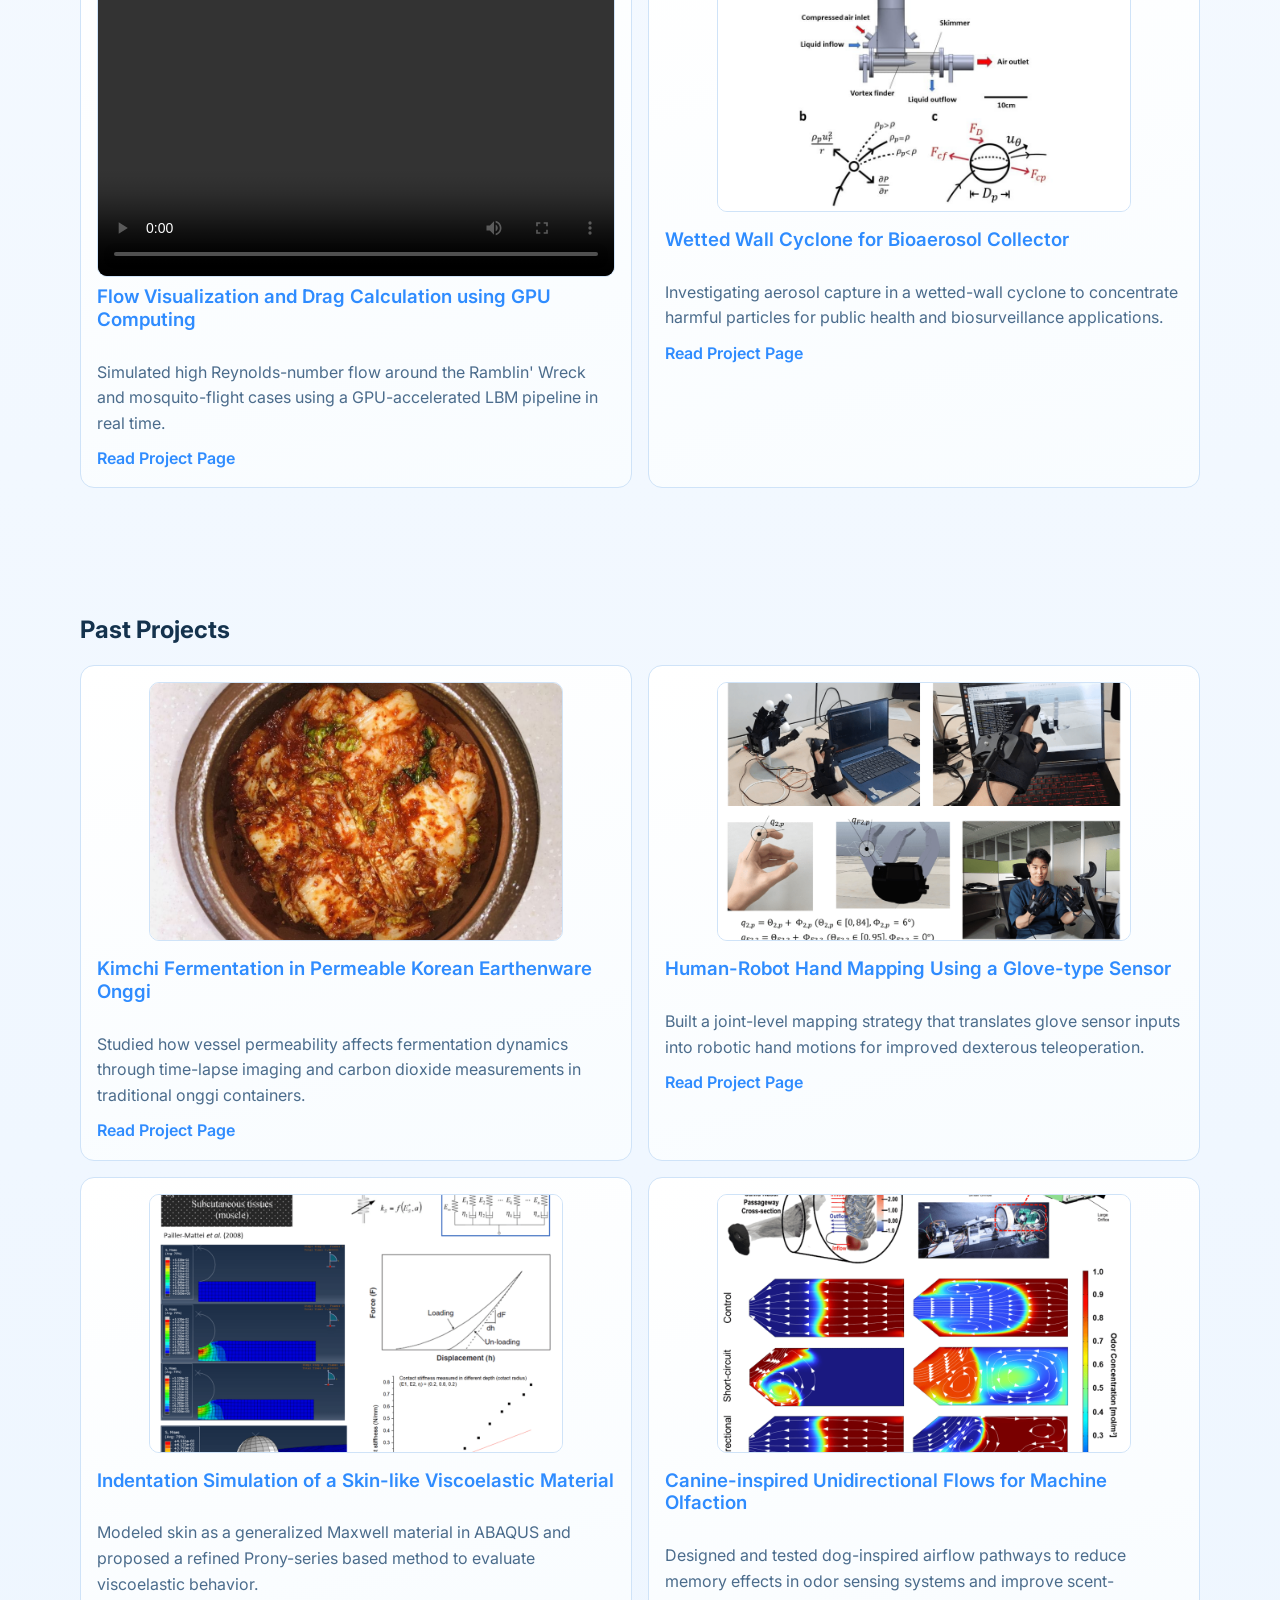
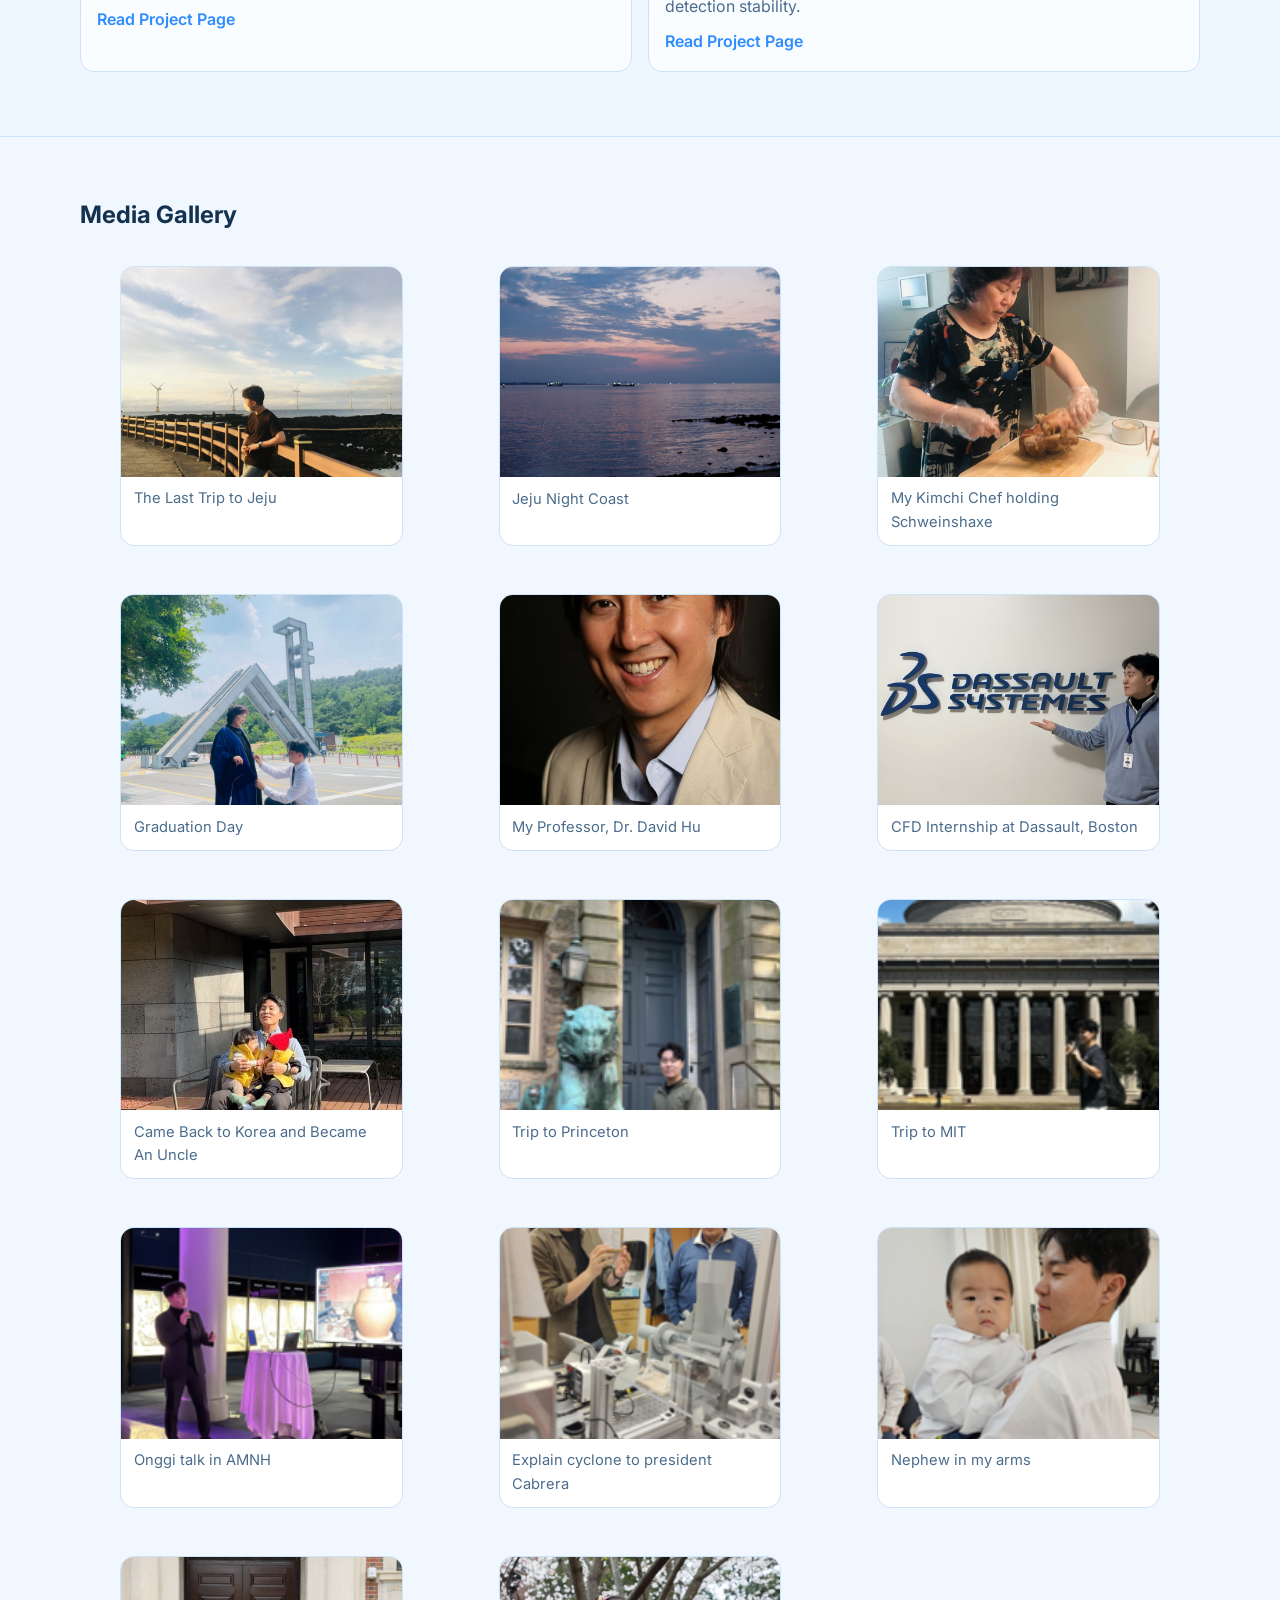
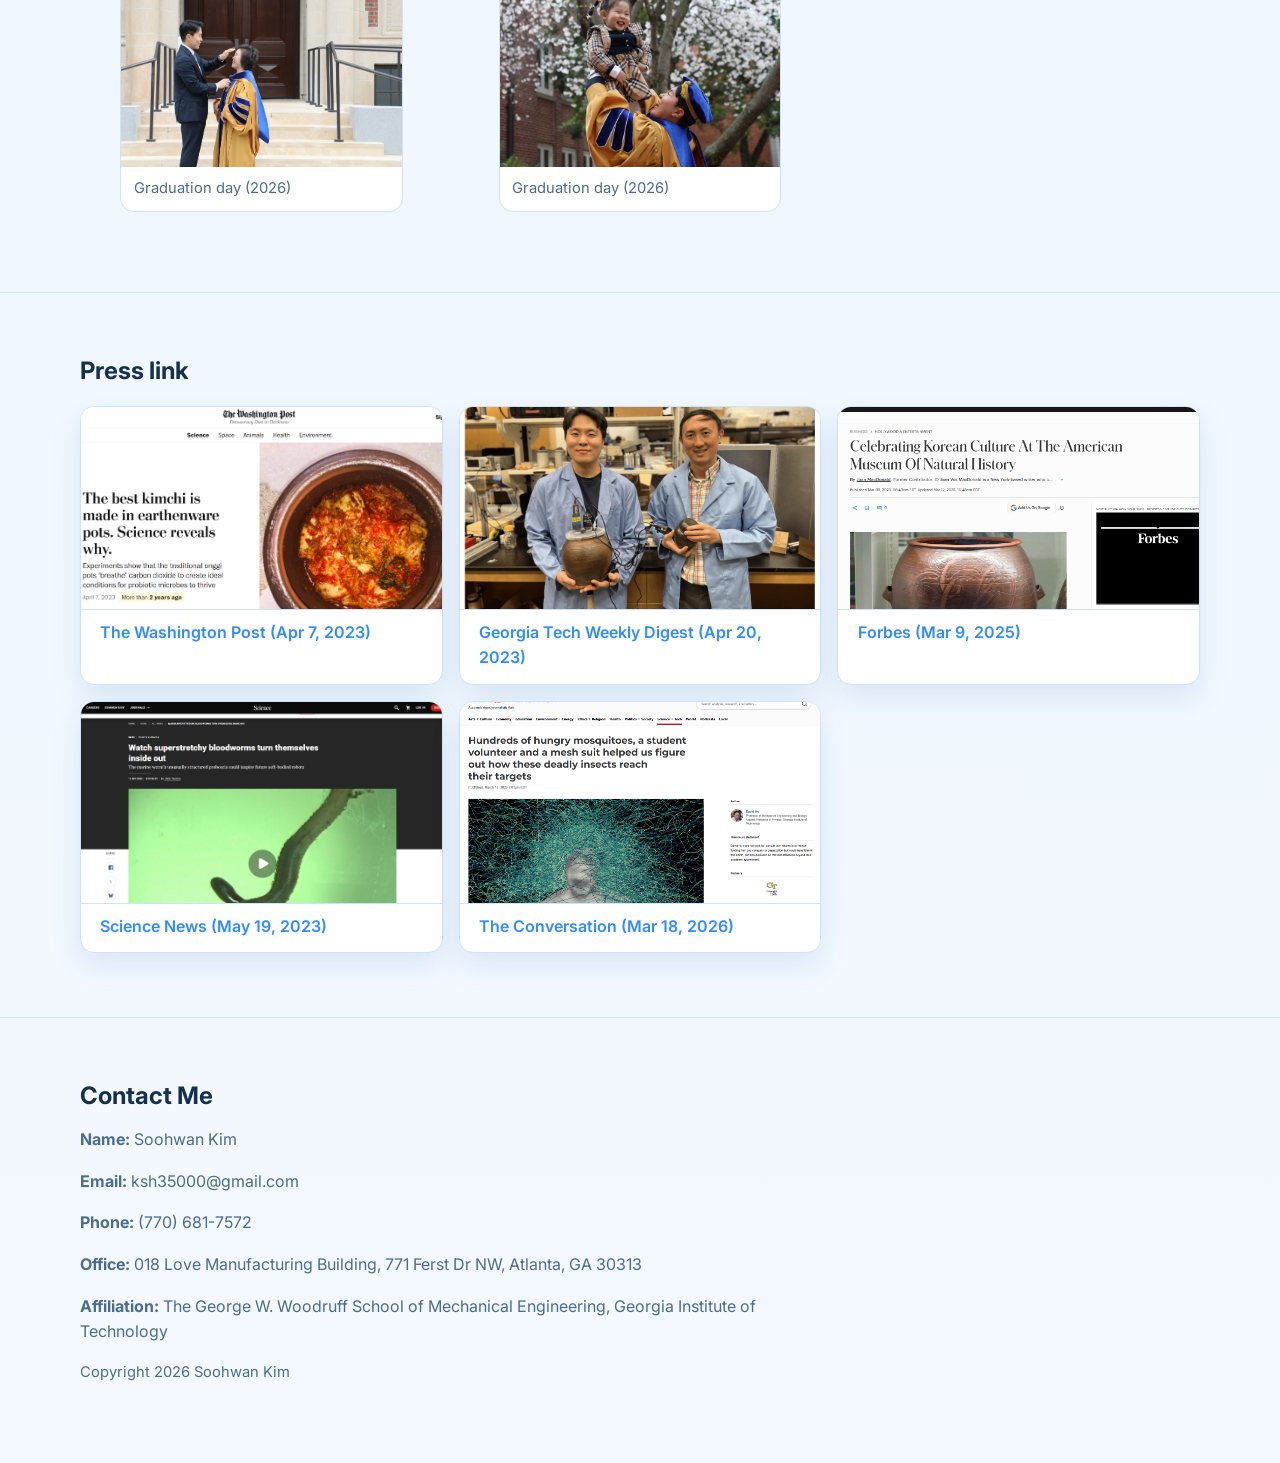
==== commit 1d485125: "Use newly uploaded media assets and add project card click links Co-authored-by: Soohwan Kim <Delica" ====
--- a/index.html
+++ b/index.html
@@ -344,7 +344,7 @@
             </figure>
             <figure class="gallery-item">
               <img
-                src="assets/external-images/image-34-1abed1855b.jpg"
+                src="assets/external-images/Trip%20to%20Princeton.png"
                 alt="Trip to Princeton"
                 data-lightbox="gallery"
               />
@@ -352,7 +352,7 @@
             </figure>
             <figure class="gallery-item">
               <img
-                src="assets/external-images/1-aa0697c734.jpg"
+                src="assets/external-images/Trip%20to%20MIT.png"
                 alt="Trip to MIT"
                 data-lightbox="gallery"
               />
@@ -360,7 +360,7 @@
             </figure>
             <figure class="gallery-item">
               <img
-                src="assets/external-images/KakaoTalk_20210407_092906804_19-1-1024x1024-d25813978d.jpg"
+                src="assets/external-images/Onggi%20talk%20in%20AMNH.png"
                 alt="Onggi talk in AMNH"
                 data-lightbox="gallery"
               />
@@ -368,7 +368,7 @@
             </figure>
             <figure class="gallery-item">
               <img
-                src="assets/external-images/cyclone_pnid-521925f030fa1dc4-1024x395-ff0c29d577.png"
+                src="assets/external-images/explain%20cyclone%20to%20president%20cabrera.png"
                 alt="Explain cyclone to president Cabrera"
                 data-lightbox="gallery"
               />
@@ -376,7 +376,7 @@
             </figure>
             <figure class="gallery-item">
               <img
-                src="assets/external-images/KakaoTalk_20240125_110730910-bf3fcf312b114409-2f9ee28e45.jpg"
+                src="assets/external-images/Nephew%20in%20my%20arms.png"
                 alt="Nephew in my arms"
                 data-lightbox="gallery"
               />
@@ -384,7 +384,7 @@
             </figure>
             <figure class="gallery-item">
               <img
-                src="assets/external-images/KakaoTalk_20210929_004539499-48d16f3c56.jpg"
+                src="assets/external-images/Graduation%20day%20(2026)%20-%201.jpg"
                 alt="Graduation day 2026 first photo"
                 data-lightbox="gallery"
               />
@@ -392,7 +392,7 @@
             </figure>
             <figure class="gallery-item">
               <img
-                src="assets/external-images/KakaoTalk_20210928_155543254-2-4dafef2106.jpg"
+                src="assets/external-images/Graduation%20day%20(2026)%20-%202.jpg"
                 alt="Graduation day 2026 second photo"
                 data-lightbox="gallery"
               />
@@ -413,7 +413,7 @@
                 rel="noopener noreferrer"
               >
                 <img
-                  src="assets/external-images/The-Washington-Post-7-Apr-2023-1024x455-939c3b0cce.png"
+                  src="assets/screenshot_onggi_washington_post.png"
                   alt="The Washington Post coverage screenshot"
                   data-lightbox="gallery"
                 />
@@ -457,7 +457,7 @@
                 rel="noopener noreferrer"
               >
                 <img
-                  src="assets/external-images/celebrating-korean-culture-at-the-american-museum-of-natural-history-afd797bbaf.png"
+                  src="assets/screenshot_amnh_Forbes.png"
                   alt="Forbes article screenshot"
                   data-lightbox="gallery"
                 />
@@ -479,7 +479,7 @@
                 rel="noopener noreferrer"
               >
                 <img
-                  src="assets/external-images/Film_SL-f81dcda386767ad0-1024x576-3cd1b7802b.jpg"
+                  src="assets/screenshot_worm_science_news.png"
                   alt="Science News article screenshot"
                   data-lightbox="gallery"
                 />
@@ -501,7 +501,7 @@
                 rel="noopener noreferrer"
               >
                 <img
-                  src="assets/external-images/hundreds-of-hungry-mosquitoes-a-student-volunteer-and-a-mesh-suit-helped-us-figure-out-how-these-deadly-insects-reach-their-targets-278486-36e4091470.png"
+                  src="assets/screenshot_mosquito_the_conversation.png"
                   alt="The Conversation article screenshot"
                   data-lightbox="gallery"
                 />
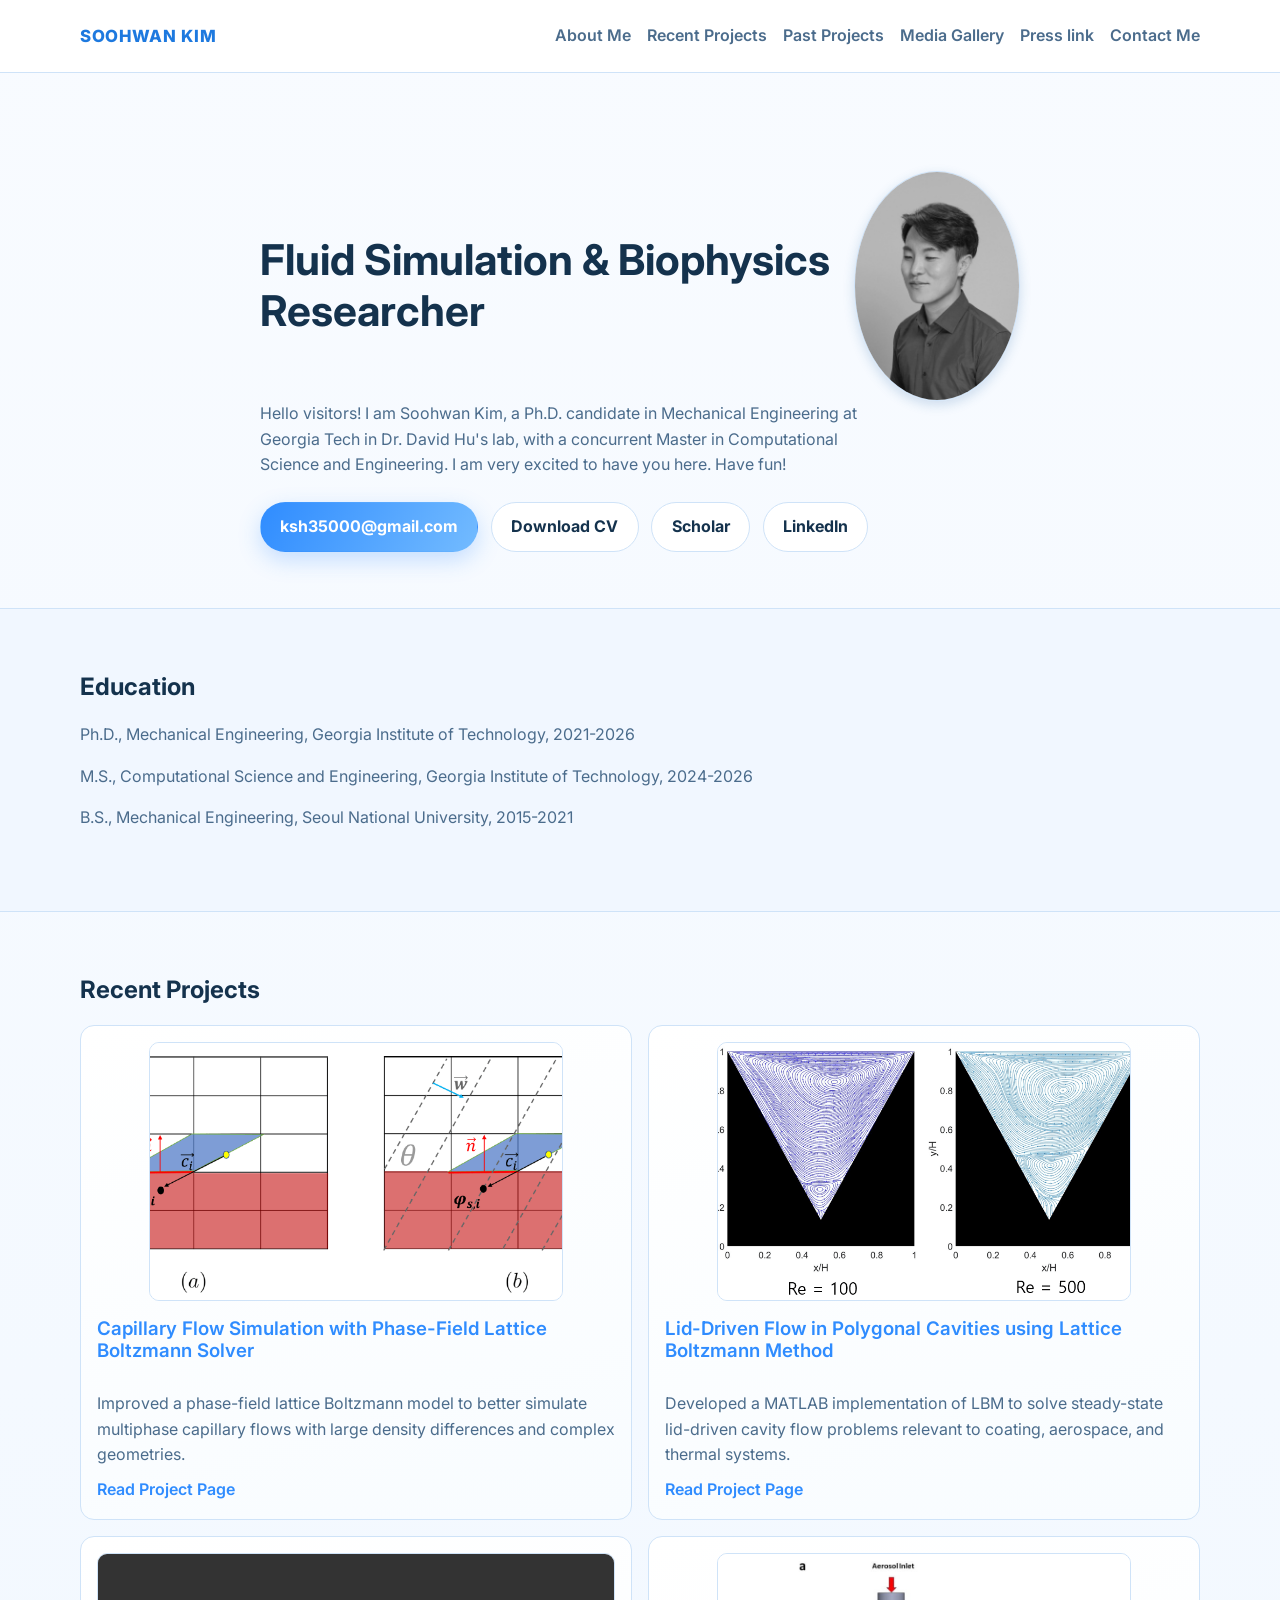
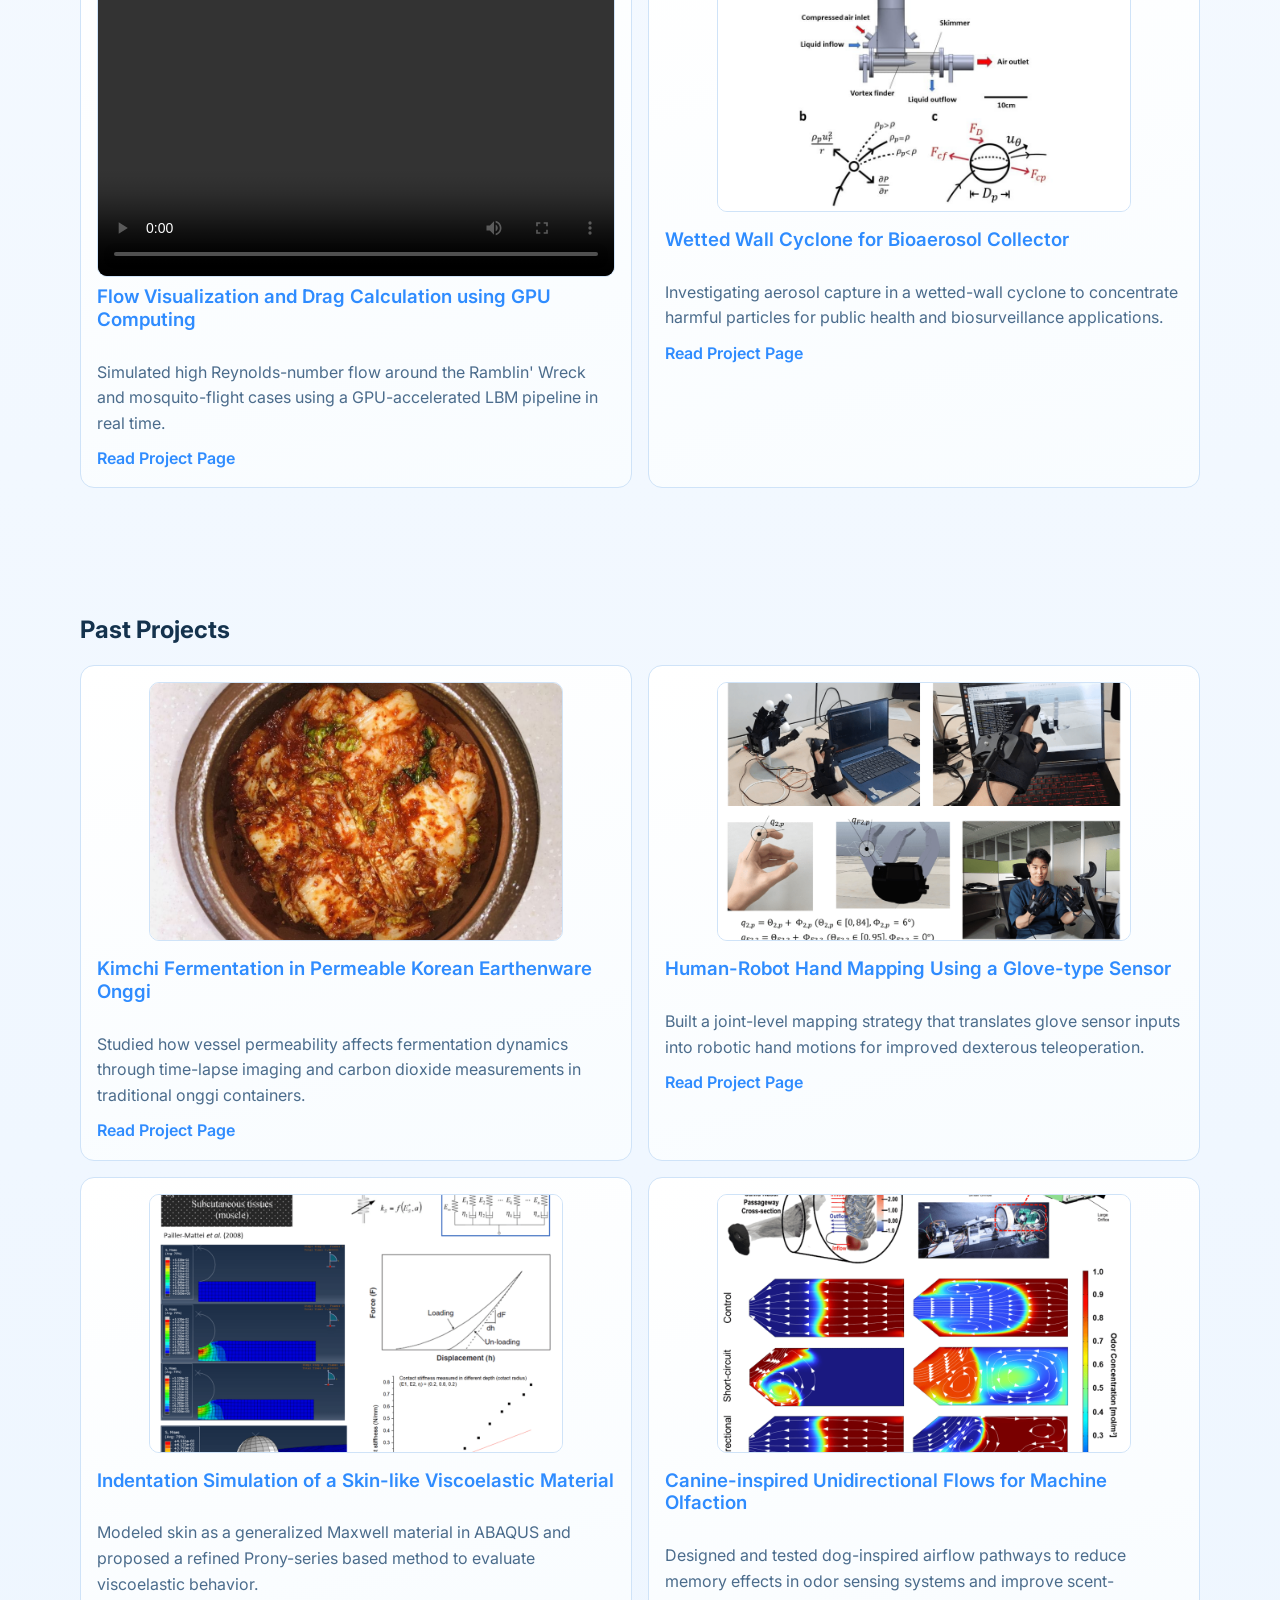
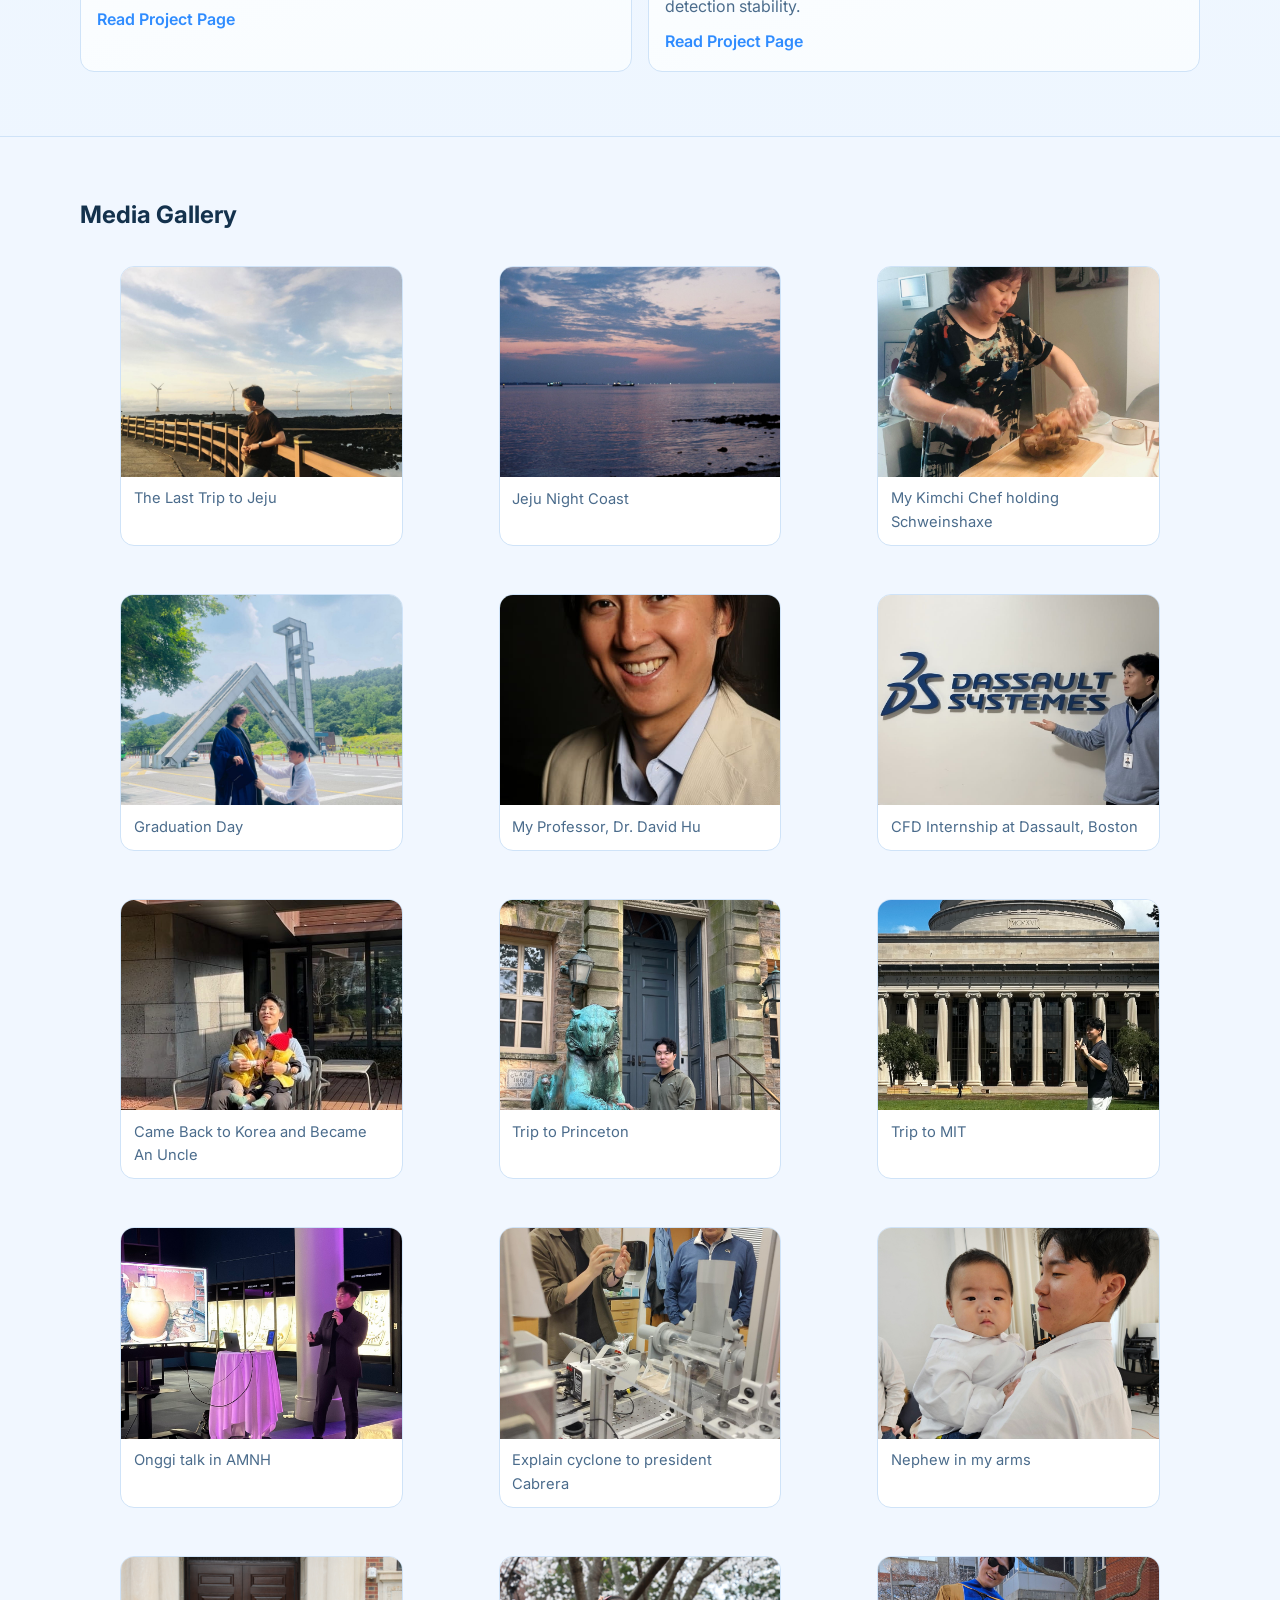
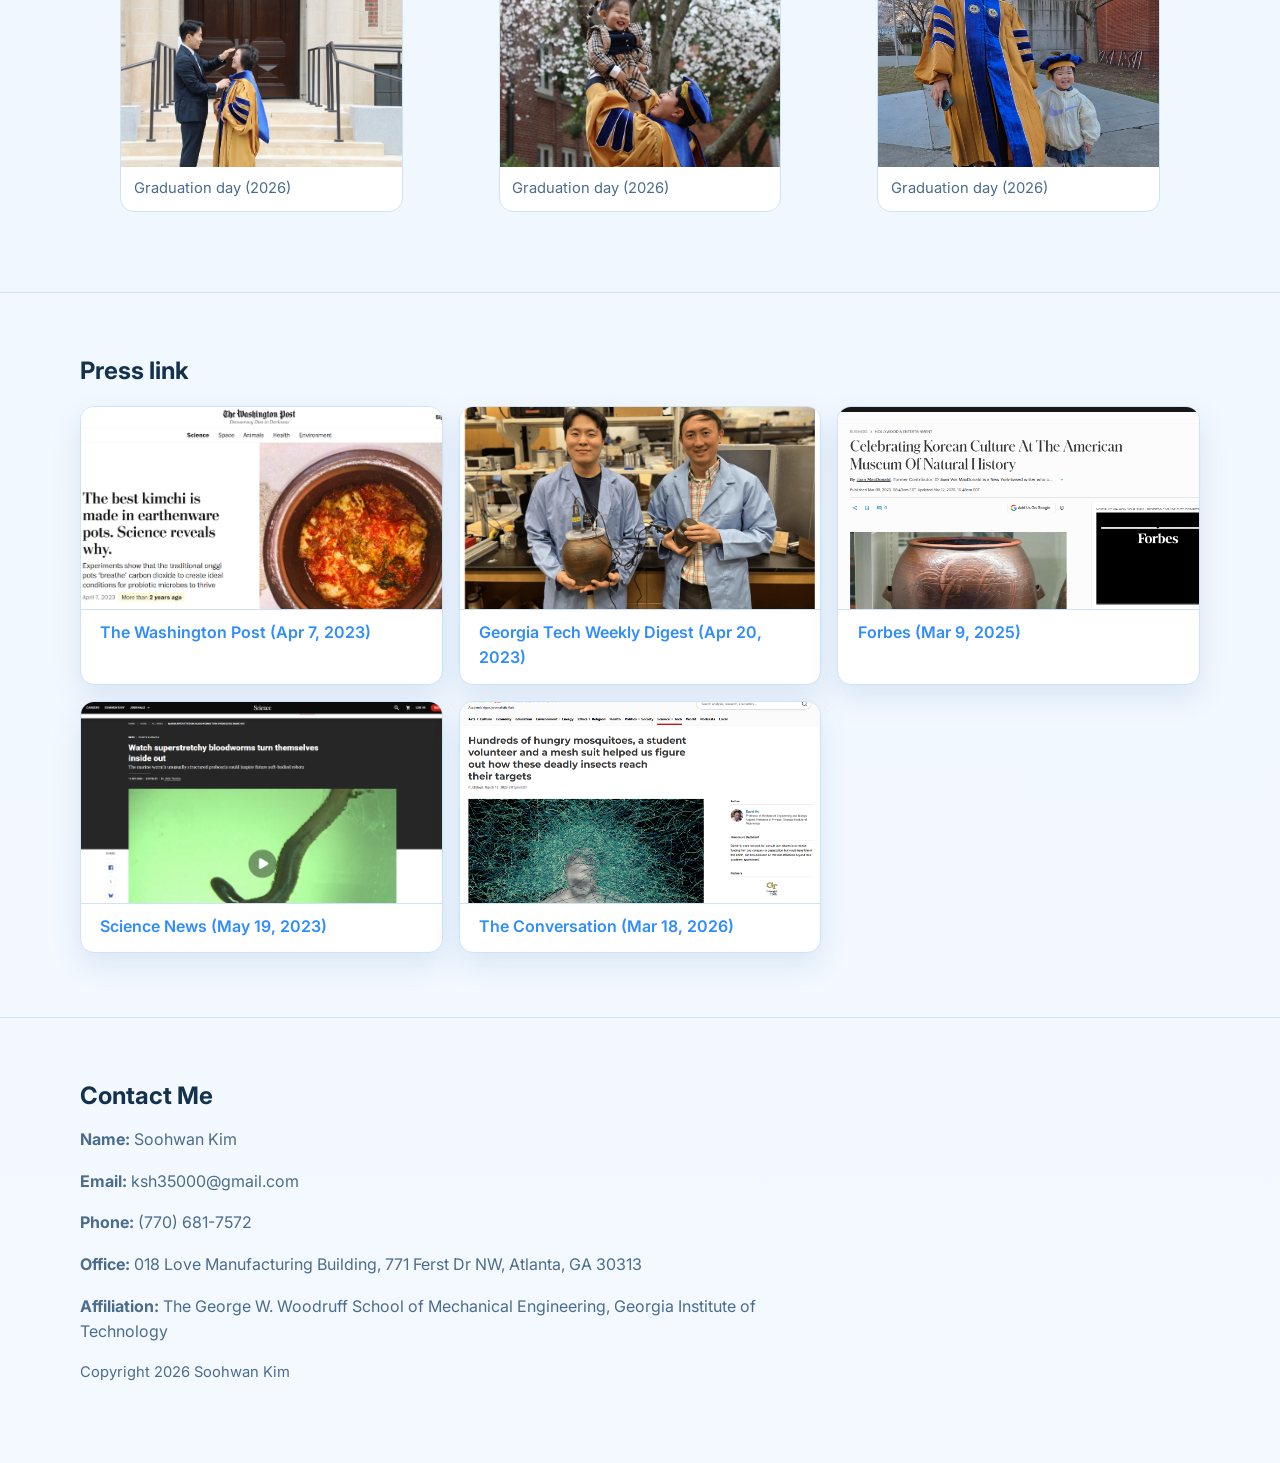
==== commit 86558074: "Update gallery extensions and center kimchi section headings Co-authored-by: Soohwan Kim <Delicate-K" ====
--- a/index.html
+++ b/index.html
@@ -344,7 +344,7 @@
             </figure>
             <figure class="gallery-item">
               <img
-                src="assets/external-images/Trip%20to%20Princeton.png"
+                src="assets/external-images/Trip%20to%20Princeton.jpg"
                 alt="Trip to Princeton"
                 data-lightbox="gallery"
               />
@@ -352,7 +352,7 @@
             </figure>
             <figure class="gallery-item">
               <img
-                src="assets/external-images/Trip%20to%20MIT.png"
+                src="assets/external-images/Trip%20to%20MIT.jpg"
                 alt="Trip to MIT"
                 data-lightbox="gallery"
               />
@@ -360,7 +360,7 @@
             </figure>
             <figure class="gallery-item">
               <img
-                src="assets/external-images/Onggi%20talk%20in%20AMNH.png"
+                src="assets/external-images/Onggi%20talk%20in%20AMNH.jpg"
                 alt="Onggi talk in AMNH"
                 data-lightbox="gallery"
               />
@@ -368,7 +368,7 @@
             </figure>
             <figure class="gallery-item">
               <img
-                src="assets/external-images/explain%20cyclone%20to%20president%20cabrera.png"
+                src="assets/external-images/explain%20cyclone%20to%20president%20cabrera.jpg"
                 alt="Explain cyclone to president Cabrera"
                 data-lightbox="gallery"
               />
@@ -376,7 +376,7 @@
             </figure>
             <figure class="gallery-item">
               <img
-                src="assets/external-images/Nephew%20in%20my%20arms.png"
+                src="assets/external-images/Nephew%20in%20my%20arms.jpg"
                 alt="Nephew in my arms"
                 data-lightbox="gallery"
               />
@@ -394,6 +394,14 @@
               <img
                 src="assets/external-images/Graduation%20day%20(2026)%20-%202.jpg"
                 alt="Graduation day 2026 second photo"
+                data-lightbox="gallery"
+              />
+              <figcaption>Graduation day (2026)</figcaption>
+            </figure>
+            <figure class="gallery-item">
+              <img
+                src="assets/external-images/Graduation%20day%20(2026)%20-%203.jpg"
+                alt="Graduation day 2026 third photo"
                 data-lightbox="gallery"
               />
               <figcaption>Graduation day (2026)</figcaption>
--- a/styles.css
+++ b/styles.css
@@ -445,6 +445,12 @@
   color: var(--muted);
 }
 
+/* Project detail pages should use the full content box width. */
+.detail-content p,
+.detail-content li {
+  max-width: none;
+}
+
 .detail-content figure {
   margin: 1rem 0;
 }
@@ -465,6 +471,11 @@
   background: #ffffff;
   box-shadow: var(--shadow);
   padding: 1.2rem;
+}
+
+.project-detail p,
+.project-detail li {
+  max-width: none;
 }
 
 .detail-media,
@@ -498,6 +509,10 @@
   margin-top: 1.2rem;
 }
 
+.detail-content .centered-subheading {
+  text-align: center;
+}
+
 .detail-content ul {
   color: var(--muted);
 }
